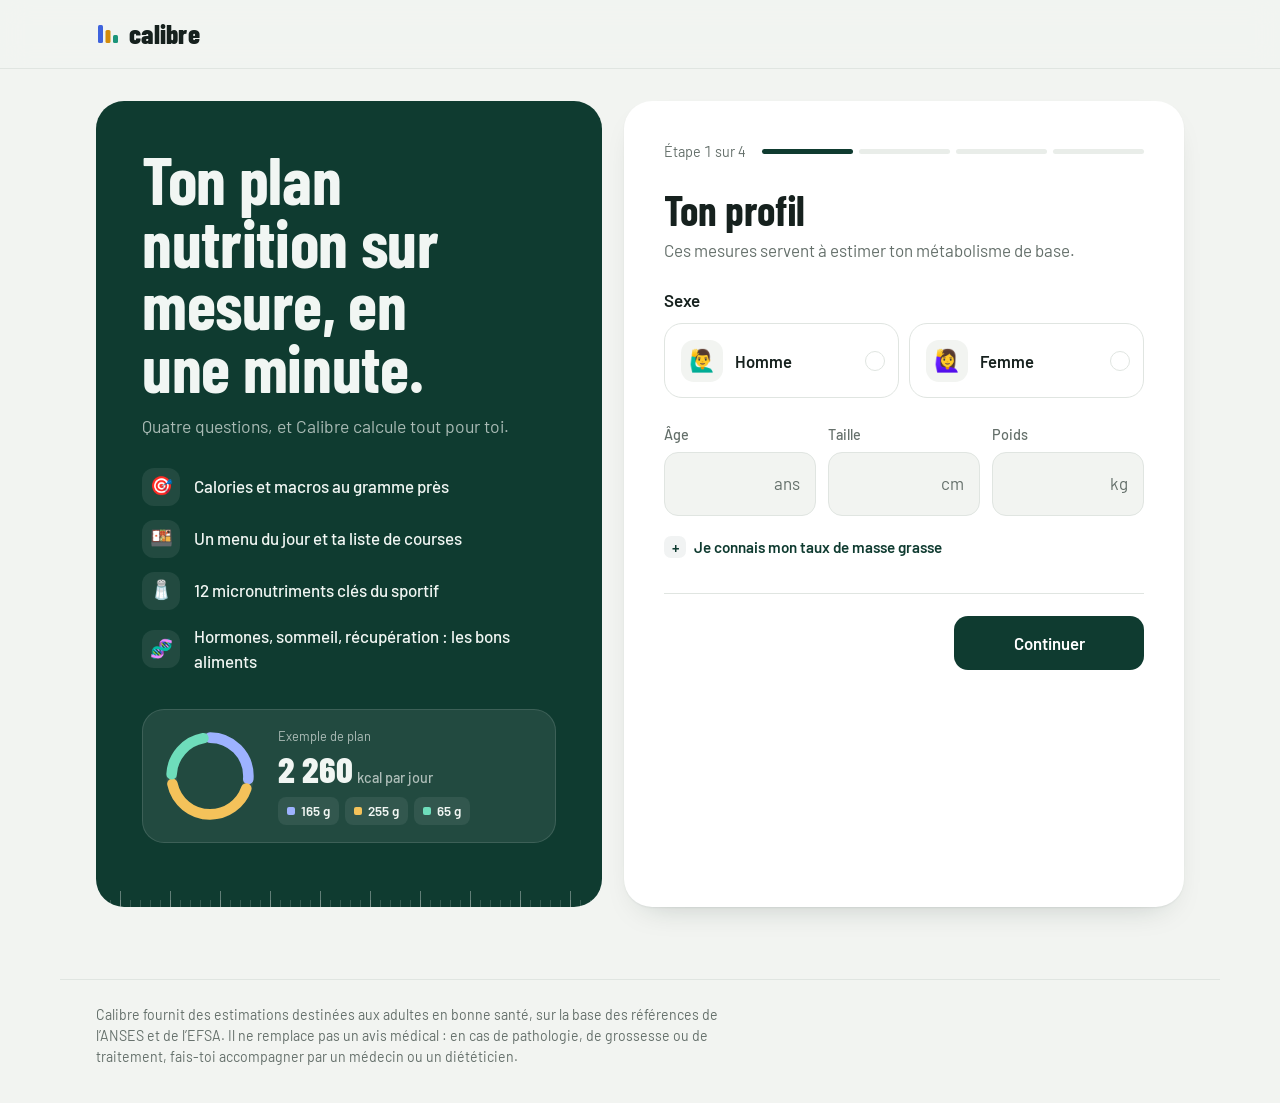
==== index.html @ 3ae93e7d "Première version de Calibre Site de nutrition sur mesure en une page : questionnaire en 4 étapes, ta" ====
<!DOCTYPE html>
<html lang="fr">
<head>
<meta charset="utf-8">
<meta name="viewport" content="width=device-width, initial-scale=1, viewport-fit=cover">
<title>Calibre, ton plan nutrition sur mesure</title>
<meta name="description" content="Calories, macronutriments au gramme près, micronutriments et menu du jour, calculés selon ton profil et ton objectif.">
<link rel="preconnect" href="https://fonts.googleapis.com">
<link rel="preconnect" href="https://fonts.gstatic.com" crossorigin>
<link href="https://fonts.googleapis.com/css2?family=Barlow+Condensed:wght@500;600;700;800&family=Barlow:wght@400;500;600;700&display=swap" rel="stylesheet">
<style>
*,*::before,*::after{box-sizing:border-box}
[hidden]{display:none!important}
:root{
  box-sizing:border-box;
  padding-top:env(safe-area-inset-top,0px);
  padding-bottom:env(safe-area-inset-bottom,0px);
  --bg:#F2F4F1; --surface:#FFFFFF; --text:#16211E; --ink:#0F3B30; --on-ink:#FFFFFF;
  --muted:#65706B; --line:#E0E5E1; --soft:#E9EDE9; --sel:rgba(15,59,48,.06); --tile:#F2F4F1;
  --p:#3E63DD; --g:#D48C0B; --l:#1C957A; --water:#3A93D8; --warn:#C2410C;
  --band:#0F3B30; --band-ink:#F1F6F3; --band-muted:rgba(241,246,243,.68); --band-soft:rgba(255,255,255,.08); --band-line:rgba(255,255,255,.12);
  --p-on:#9DB2FF; --g-on:#F4C25A; --l-on:#6EDDBB; --mint:#7FE0BD;
  --tick-l:rgba(255,255,255,.34); --tick-s:rgba(255,255,255,.16);
  --top-bg:rgba(242,244,241,.86);
  --shadow:0 1px 2px rgba(16,40,32,.06),0 14px 34px -20px rgba(16,40,32,.28);
  --cond:"Barlow Condensed","Arial Narrow","Roboto Condensed",sans-serif;
  --emoji:"Apple Color Emoji","Segoe UI Emoji","Noto Color Emoji",sans-serif;
}
@media (prefers-color-scheme: dark){
  :root:not([data-theme="light"]){
    --bg:#0C1311; --surface:#141E1B; --text:#E3EBE7; --ink:#A6E4CC; --on-ink:#0C1311;
    --muted:#93A29C; --line:#23302C; --soft:#1B2723; --sel:rgba(166,228,204,.08); --tile:#1B2723;
    --p:#8EA6FF; --g:#F2BC4B; --l:#5CD0AF; --water:#7CC4F5; --warn:#F28B5E;
    --band:#12241F; --band-line:rgba(255,255,255,.1);
    --top-bg:rgba(12,19,17,.86);
    --shadow:0 1px 2px rgba(0,0,0,.4),0 14px 34px -20px rgba(0,0,0,.7);
  }
}
:root[data-theme="dark"]{
  --bg:#0C1311; --surface:#141E1B; --text:#E3EBE7; --ink:#A6E4CC; --on-ink:#0C1311;
  --muted:#93A29C; --line:#23302C; --soft:#1B2723; --sel:rgba(166,228,204,.08); --tile:#1B2723;
  --p:#8EA6FF; --g:#F2BC4B; --l:#5CD0AF; --water:#7CC4F5; --warn:#F28B5E;
  --band:#12241F; --band-line:rgba(255,255,255,.1);
  --top-bg:rgba(12,19,17,.86);
  --shadow:0 1px 2px rgba(0,0,0,.4),0 14px 34px -20px rgba(0,0,0,.7);
}
html{background:var(--bg);scroll-padding-top:calc(env(safe-area-inset-top,0px) + 80px);-webkit-text-size-adjust:100%}
body{margin:0;background:var(--bg);color:var(--text);font-family:"Barlow",system-ui,-apple-system,"Segoe UI",Roboto,Helvetica,Arial,sans-serif;font-size:1.0625rem;line-height:1.5}
svg{max-width:100%}
button{font:inherit;color:inherit}
:focus-visible{outline:2px solid var(--p);outline-offset:2px}
.sr{position:absolute;width:1px;height:1px;overflow:hidden;clip:rect(0 0 0 0);white-space:nowrap}
.wrap{max-width:1160px;margin:0 auto;padding:0 clamp(16px,4vw,36px)}
.emo{font-family:var(--emoji);line-height:1}

/* Boutons */
.btn{display:inline-flex;align-items:center;justify-content:center;gap:10px;height:54px;padding:0 26px;border:0;border-radius:14px;background:var(--ink);color:var(--on-ink);font-weight:600;font-size:1.05rem;cursor:pointer;transition:transform .12s}
.btn:active{transform:scale(.98)}
.btn svg{width:18px;height:18px}
.btn-ghost{display:inline-flex;align-items:center;justify-content:center;height:54px;padding:0 20px;border:1.5px solid var(--line);border-radius:14px;background:transparent;font-weight:600;cursor:pointer}
.btn-ghost:hover{border-color:var(--muted)}
.btn-ghost.sm{height:38px;padding:0 14px;border-radius:10px;font-size:.92rem;gap:6px}
.btn-ghost.sm svg{width:15px;height:15px}

/* ---------- En-tête ---------- */
.top{position:sticky;top:env(safe-area-inset-top,0px);z-index:30;background:var(--top-bg);-webkit-backdrop-filter:blur(14px);backdrop-filter:blur(14px);border-bottom:1px solid var(--line)}
.top-in{display:flex;align-items:center;gap:20px;height:68px}
.brand{display:flex;align-items:center;gap:9px;font-family:var(--cond);font-weight:800;font-size:1.7rem;letter-spacing:.01em;line-height:1;color:var(--text);text-decoration:none;flex:none}
.nav{display:flex;gap:2px;margin:0 auto;padding:4px;border-radius:14px;background:var(--soft)}
.navbtn{display:flex;align-items:center;gap:8px;height:40px;padding:0 15px;border:0;border-radius:10px;background:none;color:var(--muted);font-weight:600;font-size:.97rem;cursor:pointer;white-space:nowrap}
.navbtn svg{width:19px;height:19px;flex:none}
.navbtn:hover{color:var(--text)}
.navbtn[aria-selected="true"]{background:var(--surface);color:var(--text);box-shadow:var(--shadow)}
.who{display:flex;align-items:center;gap:10px;min-width:0;margin-left:auto}
.nav:not([hidden]) + .who{margin-left:0}
.who-txt{color:var(--muted);font-size:.93rem;white-space:nowrap}
@media (max-width:1060px){.who-txt{display:none}}
@media (max-width:720px){
  .top{position:static;-webkit-backdrop-filter:none;backdrop-filter:none;background:var(--bg)}
  .top-in{height:60px}
  .dash{padding-bottom:calc(84px + env(safe-area-inset-bottom,0px))}
  .nav{position:fixed;z-index:40;left:0;right:0;bottom:0;margin:0;border-radius:0;padding:6px 6px calc(6px + env(safe-area-inset-bottom,0px));background:var(--surface);box-shadow:0 -1px 0 var(--line);justify-content:space-around}
  .navbtn{flex:1;flex-direction:column;gap:3px;height:56px;padding:0 4px;font-size:.73rem;justify-content:center}
  .navbtn[aria-selected="true"]{box-shadow:none;background:var(--sel);color:var(--ink)}
}

/* ---------- Accueil et parcours guidé ---------- */
.landing{padding:clamp(14px,3vw,32px) 0 0}
.land-grid{display:grid;grid-template-columns:minmax(0,.95fr) minmax(0,1.05fr);gap:22px;align-items:stretch}
.land-grid.editing{grid-template-columns:minmax(0,720px);justify-content:center}
.land-grid.editing .land-copy{display:none}
@media (max-width:940px){.land-grid{grid-template-columns:1fr}}
.land-copy{position:relative;overflow:hidden;background:var(--band);color:var(--band-ink);border-radius:28px;padding:clamp(26px,4vw,46px) clamp(24px,4vw,46px) clamp(46px,5vw,64px);display:flex;flex-direction:column}
.land-copy h1{font-family:var(--cond);font-weight:700;font-size:clamp(2.6rem,5.2vw,4.3rem);line-height:.94;margin:0 0 16px;letter-spacing:-.005em;max-width:12ch}
.land-copy > p{color:var(--band-muted);font-size:1.1rem;margin:0;max-width:40ch}
.promise{list-style:none;padding:0;margin:28px 0 0;display:grid;gap:14px}
.promise li{display:flex;gap:14px;align-items:center;font-weight:500}
.promise .pi{display:flex;align-items:center;justify-content:center;width:38px;height:38px;border-radius:12px;background:var(--band-soft);font-size:1.15rem;flex:none}
.preview{margin-top:auto;padding-top:34px}
.pv{display:flex;align-items:center;gap:20px;padding:18px 20px;border-radius:22px;background:var(--band-soft);box-shadow:inset 0 0 0 1px var(--band-line)}
.pv svg{width:96px;height:96px;flex:none;transform:rotate(-90deg)}
.pv-k{font-family:var(--cond);font-weight:800;font-size:2.3rem;line-height:1}
.pv-k small{font-family:"Barlow",sans-serif;font-size:.9rem;font-weight:500;color:var(--band-muted);margin-left:4px}
.pv-m{display:flex;flex-wrap:wrap;gap:6px;margin-top:10px}
.pv-m span{display:inline-flex;align-items:center;gap:6px;padding:4px 9px;border-radius:8px;background:rgba(255,255,255,.07);font-size:.84rem;font-weight:600}
.pv-m i{width:8px;height:8px;border-radius:2px}
.pv-l{display:block;font-size:.8rem;color:var(--band-muted);margin-bottom:4px}
@media (max-width:940px){.preview{display:none}.land-copy{padding-bottom:44px}.promise{grid-template-columns:repeat(2,minmax(0,1fr));gap:10px 14px}.promise li{font-size:.93rem;align-items:flex-start}.promise .pi{width:32px;height:32px;font-size:1rem}}
@media (max-width:440px){.promise{grid-template-columns:1fr}}
.ticks{position:absolute;left:0;right:0;bottom:0;height:18px;pointer-events:none;background-image:linear-gradient(90deg,var(--tick-l) 1px,transparent 1px),linear-gradient(90deg,var(--tick-s) 1px,transparent 1px);background-size:50px 16px,10px 7px;background-repeat:repeat-x;background-position:24px 100%,24px 100%}

.card{background:var(--surface);border-radius:28px;padding:clamp(22px,4vw,40px);box-shadow:var(--shadow)}
.wz-head{display:flex;align-items:center;gap:16px;margin-bottom:26px}
.wz-count{margin:0;font-size:.9rem;color:var(--muted);white-space:nowrap;font-variant-numeric:tabular-nums}
.wz-prog{display:grid;grid-template-columns:repeat(4,1fr);gap:6px;flex:1}
.wz-prog i{height:5px;border-radius:3px;background:var(--soft);transition:background .3s}
.wz-prog i.on{background:var(--ink)}
.wz-step h2{font-family:var(--cond);font-weight:700;font-size:clamp(2rem,4.5vw,2.6rem);line-height:1;margin:0 0 8px;outline:none}
.wz-step .hint{color:var(--muted);margin:0 0 24px}
.q{margin-bottom:26px}
.q:last-child{margin-bottom:0}
.qlbl{display:block;font-weight:600;margin-bottom:10px}
.err{color:var(--warn);font-size:.88rem;margin:6px 0 0}
.err:empty{display:none}
.nums{display:grid;grid-template-columns:repeat(3,minmax(0,1fr));gap:12px}
@media (max-width:520px){.nums{grid-template-columns:repeat(2,minmax(0,1fr))}.nums .num:first-child{grid-column:1/-1}}
.num label{display:block;font-size:.9rem;color:var(--muted);margin-bottom:6px;font-weight:500}
.numbox{position:relative}
.numbox input{width:100%;height:64px;padding:0 50px 0 16px;border:1.5px solid var(--line);border-radius:14px;background:var(--tile);color:var(--text);font-family:var(--cond);font-weight:700;font-size:1.9rem;font-variant-numeric:tabular-nums}
.numbox input:focus-visible{outline:none;border-color:var(--ink);background:var(--surface)}
.numbox input[aria-invalid="true"]{border-color:var(--warn)}
.numbox span{position:absolute;right:16px;top:50%;transform:translateY(-50%);color:var(--muted);pointer-events:none}
.more{margin-top:18px}
.more summary{cursor:pointer;color:var(--ink);font-weight:600;font-size:.95rem;list-style:none;display:inline-flex;align-items:center;gap:8px}
.more summary::-webkit-details-marker{display:none}
.more summary::before{content:"+";display:inline-flex;align-items:center;justify-content:center;width:22px;height:22px;border-radius:7px;background:var(--sel)}
.more[open] summary::before{content:"−"}
.more .numbox{max-width:220px;margin-top:12px}
.more p{color:var(--muted);font-size:.9rem;margin:8px 0 0;max-width:52ch}

.tiles{display:grid;gap:10px}
.tiles.c2{grid-template-columns:repeat(2,minmax(0,1fr))}
.tiles.c3{grid-template-columns:repeat(3,minmax(0,1fr))}
.tiles.c4{grid-template-columns:repeat(4,minmax(0,1fr))}
@media (max-width:620px){.tiles.c3{grid-template-columns:1fr}.tiles.c4{grid-template-columns:repeat(2,minmax(0,1fr))}}
.tile{position:relative;display:block;cursor:pointer}
.tile input{position:absolute;opacity:0;inset:0;width:100%;height:100%;margin:0;cursor:pointer}
.tb{position:relative;display:flex;flex-direction:column;gap:3px;height:100%;padding:16px 16px 15px;border:1.5px solid var(--line);border-radius:18px;background:var(--surface);transition:border-color .15s,background .15s}
.tb .ti{display:flex;align-items:center;justify-content:center;width:42px;height:42px;border-radius:13px;background:var(--tile);font-size:1.35rem;margin-bottom:10px;transition:background .15s}
.tb b{font-weight:600;font-size:1.04rem;line-height:1.25}
.tb small{color:var(--muted);font-size:.87rem;line-height:1.35}
.tb::after{content:"";position:absolute;top:13px;right:13px;width:20px;height:20px;border-radius:50%;border:1.5px solid var(--line);transition:all .15s}
.tile:hover .tb{border-color:var(--muted)}
.tile input:checked + .tb{border-color:var(--ink);background:var(--sel)}
.tile input:checked + .tb .ti{background:var(--surface)}
.tile input:checked + .tb::after{border-color:var(--ink);background:var(--ink) url("data:image/svg+xml,%3Csvg xmlns='http://www.w3.org/2000/svg' viewBox='0 0 16 16'%3E%3Cpath d='M4 8.5l2.5 2.5L12 5.5' fill='none' stroke='white' stroke-width='2' stroke-linecap='round' stroke-linejoin='round'/%3E%3C/svg%3E") center/12px no-repeat}
.tile input:focus-visible + .tb{outline:2px solid var(--p);outline-offset:2px}
.tiles.row .tb{flex-direction:row;align-items:center;gap:12px;min-height:66px;padding-right:44px}
.tiles.row .tb .ti{margin:0}
.tiles.row .tb::after{top:50%;margin-top:-10px}

.chips{display:flex;flex-wrap:wrap;gap:8px}
.chip{position:relative;cursor:pointer}
.chip input{position:absolute;opacity:0;inset:0;margin:0;width:100%;height:100%;cursor:pointer}
.chip > span{display:flex;flex-direction:column;justify-content:center;min-height:46px;height:100%;padding:8px 16px;border:1.5px solid var(--line);border-radius:12px;background:var(--surface);font-weight:600;font-size:.97rem;line-height:1.2;transition:all .15s}
.chip small{font-weight:400;color:var(--muted);font-size:.82rem;margin-top:2px}
.chip:hover > span{border-color:var(--muted)}
.chip input:checked + span{border-color:var(--ink);background:var(--ink);color:var(--on-ink)}
.chip input:checked + span small{color:inherit;opacity:.8}
.chip input:focus-visible + span{outline:2px solid var(--p);outline-offset:2px}
.chips.wide{display:grid;grid-template-columns:repeat(3,minmax(0,1fr))}
@media (max-width:520px){.chips.wide{grid-template-columns:1fr}}

.stepper{display:inline-flex;align-items:center;gap:6px;padding:6px;border-radius:16px;background:var(--tile);border:1.5px solid var(--line)}
.stepper button{width:48px;height:48px;border:0;border-radius:11px;background:var(--surface);font-size:1.6rem;line-height:1;cursor:pointer;box-shadow:0 0 0 1px var(--line)}
.stepper button:disabled{opacity:.35;cursor:default}
.stepper output{min-width:64px;text-align:center;font-family:var(--cond);font-weight:700;font-size:2.2rem;font-variant-numeric:tabular-nums;line-height:1}
.stepper-note{display:inline-block;margin-left:14px;color:var(--muted)}
.wz-nav{display:flex;justify-content:space-between;gap:12px;margin-top:34px;padding-top:22px;border-top:1px solid var(--line)}
.wz-nav .btn{margin-left:auto;min-width:190px}
@media (max-width:520px){.wz-nav .btn{flex:1;min-width:0}}

/* ---------- Synthèse ---------- */
.hero{position:relative;overflow:hidden;background:var(--band);color:var(--band-ink);padding:clamp(30px,5vw,56px) 0 clamp(52px,6vw,76px)}
.plan-title{font-family:var(--cond);font-weight:700;font-size:clamp(2.2rem,5vw,3.6rem);line-height:.98;margin:0 0 10px;max-width:20ch;letter-spacing:-.005em}
.plan-sub{color:var(--band-muted);margin:0 0 clamp(26px,4vw,40px);max-width:64ch}
.hero-grid{display:grid;grid-template-columns:auto minmax(0,1fr);gap:clamp(28px,6vw,88px);align-items:center}
@media (max-width:760px){.hero-grid{grid-template-columns:1fr;justify-items:center}}
.ring-wrap{position:relative;width:min(290px,72vw);aspect-ratio:1}
.ring{width:100%;height:100%;transform:rotate(-90deg);display:block}
.ring circle{fill:none;stroke-width:15}
.ring .track{stroke:var(--band-soft)}
.ring .arc{stroke-linecap:round;transition:stroke-dasharray 1s cubic-bezier(.2,.7,.2,1),stroke-dashoffset 1s cubic-bezier(.2,.7,.2,1)}
.ring .arc.p{stroke:var(--p-on)}.ring .arc.g{stroke:var(--g-on)}.ring .arc.l{stroke:var(--l-on)}
.ring-center{position:absolute;inset:0;display:flex;flex-direction:column;align-items:center;justify-content:center;text-align:center}
.ring-center .big{font-family:var(--cond);font-weight:800;font-size:clamp(3.4rem,8vw,4.7rem);line-height:.88;font-variant-numeric:tabular-nums;letter-spacing:-.01em}
.ring-center small{color:var(--band-muted);font-size:.95rem;margin-top:8px}
.macros{width:100%;display:grid;gap:24px}
.mrow .mtop{display:flex;justify-content:space-between;align-items:center;gap:12px}
.mname{display:flex;align-items:center;gap:12px;font-weight:600;font-size:1.08rem}
.mname .me{display:flex;align-items:center;justify-content:center;width:38px;height:38px;border-radius:12px;background:var(--band-soft);font-size:1.2rem}
.mval{font-family:var(--cond);font-weight:800;font-size:2.6rem;line-height:1;font-variant-numeric:tabular-nums}
.mval small{font-family:"Barlow",sans-serif;font-weight:500;font-size:1rem;color:var(--band-muted);margin-left:3px}
.mtrack{height:7px;border-radius:4px;background:var(--band-soft);margin:12px 0 8px;overflow:hidden}
.mtrack i{display:block;height:100%;width:0;border-radius:4px;transition:width 1s cubic-bezier(.2,.7,.2,1)}
.mrow.p .mtrack i{background:var(--p-on)}.mrow.g .mtrack i{background:var(--g-on)}.mrow.l .mtrack i{background:var(--l-on)}
.msub{margin:0;color:var(--band-muted);font-size:.9rem}

.below{padding-top:clamp(24px,4vw,40px)}
.stats{display:grid;grid-template-columns:repeat(3,minmax(0,1fr));gap:14px}
@media (max-width:860px){.stats{grid-template-columns:repeat(2,minmax(0,1fr))}}
@media (max-width:480px){.stats{grid-template-columns:1fr}}
.stat{display:grid;grid-template-columns:44px minmax(0,1fr);column-gap:14px;align-items:start;background:var(--surface);border-radius:20px;padding:18px 20px;box-shadow:0 0 0 1px var(--line)}
.stat .ic{grid-row:1/span 4;display:flex;align-items:center;justify-content:center;width:44px;height:44px;border-radius:14px;background:var(--sel);color:var(--ink)}
.stat .ic svg{width:21px;height:21px}
.stat .sl{font-size:.88rem;color:var(--muted)}
.stat b{font-family:var(--cond);font-weight:700;font-size:2rem;line-height:1.05;margin-top:2px;font-variant-numeric:tabular-nums}
.stat small{color:var(--muted);font-size:.85rem;line-height:1.35;margin-top:3px}
.spark{display:block;width:100%;height:52px;margin-top:10px;overflow:visible}
.glasses{display:flex;flex-wrap:wrap;gap:4px;margin-top:10px}
.glasses i{width:12px;height:17px;background:var(--water);clip-path:polygon(0 0,100% 0,84% 100%,16% 100%);opacity:.9}
.glasses i.x{opacity:.28}
.fib{display:flex;gap:6px;margin-top:10px;flex-wrap:wrap}
.fib span{display:inline-flex;align-items:center;gap:5px;padding:3px 9px;border-radius:8px;background:var(--tile);font-size:.82rem;color:var(--muted)}
.alert{display:flex;gap:12px;margin:14px 0 0;padding:14px 16px;border-radius:16px;background:var(--surface);box-shadow:0 0 0 1px var(--line);font-size:.95rem}
.alert .emo{font-size:1.15rem;margin-top:1px}
.method{margin-top:14px;background:var(--surface);border-radius:20px;padding:16px 20px;box-shadow:0 0 0 1px var(--line)}
.method summary{cursor:pointer;font-weight:600}
.method p{margin:10px 0 0;color:var(--muted);font-size:.94rem;line-height:1.6;max-width:78ch}

/* ---------- Vues secondaires ---------- */
.view.pad{padding-top:clamp(26px,4vw,44px)}
.vhead{display:flex;flex-wrap:wrap;justify-content:space-between;align-items:flex-end;gap:20px;margin-bottom:28px}
.vhead h2{font-family:var(--cond);font-weight:700;font-size:clamp(2.2rem,4.6vw,3.2rem);line-height:1;margin:0 0 8px}
.vhead p{margin:0;color:var(--muted);max-width:58ch}

/* Menu */
.progress{min-width:260px;flex:0 1 340px;background:var(--surface);border-radius:18px;padding:14px 16px;box-shadow:0 0 0 1px var(--line)}
.progress .pt{display:flex;justify-content:space-between;font-size:.92rem;gap:10px}
.progress .pt b{font-variant-numeric:tabular-nums}
.pbar{height:8px;border-radius:4px;background:var(--soft);margin-top:10px;overflow:hidden}
.pbar i{display:block;height:100%;width:0;background:var(--ink);border-radius:4px;transition:width .4s}
.timeline{list-style:none;padding:0;margin:0;position:relative;--tc:62px;--tg:34px}
@media (max-width:560px){.timeline{--tc:0px;--tg:0px}}
.timeline::before{content:"";position:absolute;left:calc(var(--tc) + var(--tg)/2 - 1px);top:34px;bottom:46px;width:2px;background:var(--line)}
.meal{display:grid;grid-template-columns:var(--tc) minmax(0,1fr);column-gap:var(--tg);position:relative;padding-bottom:16px}
.meal::after{content:"";position:absolute;left:calc(var(--tc) + var(--tg)/2 - 7px);top:27px;width:14px;height:14px;border-radius:50%;background:var(--bg);border:2px solid var(--ink);transition:background .2s}
.meal.done::after{background:var(--ink)}
.mtime{font-family:var(--cond);font-weight:700;font-size:1.4rem;text-align:right;padding-top:20px;font-variant-numeric:tabular-nums;line-height:1}
@media (max-width:560px){.timeline::before,.meal::after,.mtime{display:none}.meal{display:block}.mbody{padding:16px}.memo{width:46px;height:46px;font-size:1.5rem}}
.tin{display:none}
@media (max-width:560px){.tin{display:inline}}
.mbody{background:var(--surface);border-radius:24px;padding:18px 20px 16px;box-shadow:0 0 0 1px var(--line);transition:opacity .2s}
.meal.done .mbody{opacity:.6}
.mhead{display:flex;align-items:center;gap:14px}
.memo{display:flex;align-items:center;justify-content:center;width:52px;height:52px;border-radius:16px;background:var(--tile);font-size:1.75rem;flex:none}
.mtitle{flex:1;min-width:0}
.mtitle h3{margin:0;font-size:1.18rem;font-weight:700;line-height:1.2}
.mtitle > span{display:block;color:var(--muted);font-size:.9rem;font-variant-numeric:tabular-nums}
.check{display:inline-flex;align-items:center;gap:6px;height:38px;padding:0 13px 0 11px;border-radius:11px;border:1.5px solid var(--line);background:transparent;font-weight:600;font-size:.88rem;cursor:pointer;flex:none}
.check svg{width:16px;height:16px}
.check[aria-pressed="true"]{background:var(--ink);border-color:var(--ink);color:var(--on-ink)}
.items{list-style:none;padding:0;margin:14px 0 12px;display:grid;grid-template-columns:repeat(2,minmax(0,1fr));column-gap:26px}
@media (max-width:680px){.items{grid-template-columns:1fr}}
.items li{display:flex;justify-content:space-between;align-items:center;gap:12px;padding:8px 0;border-bottom:1px solid var(--line);font-size:.98rem}
.items .fi{display:flex;align-items:center;gap:10px;min-width:0}
.fe{display:inline-flex;align-items:center;justify-content:center;width:30px;height:30px;border-radius:9px;background:var(--tile);font-family:var(--emoji);font-size:1rem;flex:none}
.items b{font-variant-numeric:tabular-nums;white-space:nowrap;text-align:right}
.mstack{display:flex;gap:3px;height:6px;margin:2px 0 9px}
.mstack i{display:block;height:100%;border-radius:3px;min-width:4px}
.mstack .p{background:var(--p)}.mstack .g{background:var(--g)}.mstack .l{background:var(--l)}
.mm{display:flex;flex-wrap:wrap;gap:4px 16px;font-size:.87rem;color:var(--muted);margin:0;font-variant-numeric:tabular-nums}
.d{display:inline-block;width:8px;height:8px;border-radius:2px;margin-right:6px;vertical-align:1px}
.d.p{background:var(--p)}.d.g{background:var(--g)}.d.l{background:var(--l)}
.swap{display:flex;gap:9px;align-items:flex-start;margin:12px 0 0;padding:10px 12px;border-radius:12px;background:var(--tile);font-size:.9rem;color:var(--muted)}
.swap svg{width:16px;height:16px;flex:none;margin-top:2px;color:var(--ink)}
.swap b{color:var(--text);font-weight:600}
.daytot{display:flex;flex-wrap:wrap;align-items:center;gap:8px 24px;margin:6px 0 0 calc(var(--tc,62px) + var(--tg,34px));padding:16px 20px;border-radius:20px;background:var(--band);color:var(--band-ink);font-size:.93rem;font-variant-numeric:tabular-nums}
.daytot b{font-family:var(--cond);font-size:1.6rem;font-weight:700}
.daytot span{color:var(--band-muted)}
.daytot .d.p{background:var(--p-on)}.daytot .d.g{background:var(--g-on)}.daytot .d.l{background:var(--l-on)}
@media (max-width:560px){.daytot{margin-left:0}}
.shop-h{display:flex;align-items:center;gap:12px;font-family:var(--cond);font-weight:700;font-size:2rem;margin:60px 0 6px;line-height:1}
.shop-p{color:var(--muted);margin:0 0 20px}
.shop{display:grid;grid-template-columns:repeat(auto-fill,minmax(240px,1fr));gap:14px}
.shop section{background:var(--surface);border-radius:20px;padding:16px 18px 10px;box-shadow:0 0 0 1px var(--line)}
.shop h4{display:flex;align-items:center;gap:8px;margin:0 0 6px;font-size:.95rem;font-weight:600}
.shop ul{list-style:none;padding:0;margin:0}
.shop li + li{border-top:1px solid var(--line)}
.shop label{display:flex;align-items:center;gap:10px;padding:8px 0;cursor:pointer;font-size:.97rem}
.shop input{appearance:none;-webkit-appearance:none;width:20px;height:20px;border:1.5px solid var(--line);border-radius:6px;margin:0;flex:none;display:grid;place-content:center;cursor:pointer;background:var(--surface)}
.shop input:checked{background:var(--ink);border-color:var(--ink)}
.shop input:checked::after{content:"";width:9px;height:5px;border-left:2px solid var(--on-ink);border-bottom:2px solid var(--on-ink);transform:translate(0,-1px) rotate(-45deg)}
.shop .nm{flex:1;display:flex;align-items:center;gap:8px}
.shop b{font-variant-numeric:tabular-nums;white-space:nowrap}
.shop input:checked ~ .nm,.shop input:checked ~ b{text-decoration:line-through;color:var(--muted)}

/* Micronutriments */
.mlist{background:var(--surface);border-radius:24px;box-shadow:0 0 0 1px var(--line);overflow:hidden}
.mgroup{display:flex;align-items:center;gap:10px;padding:13px 22px;background:var(--tile);font-weight:600;font-size:.9rem;color:var(--muted)}
.mgroup + .micro{border-top:0}
.micro{border-top:1px solid var(--line)}
.micro summary{display:grid;grid-template-columns:44px minmax(0,1.5fr) 140px minmax(0,1.6fr) 22px;gap:18px;align-items:center;padding:16px 22px;cursor:pointer;list-style:none}
.micro summary::-webkit-details-marker{display:none}
.micro summary:hover{background:var(--sel)}
.micro .memo{width:44px;height:44px;border-radius:14px;font-size:1.35rem}
.micro .nm b{display:block;font-size:1.05rem}
.micro .nm span{display:block;color:var(--muted);font-size:.9rem;line-height:1.4;margin-top:2px}
.micro .tg{font-family:var(--cond);font-weight:700;font-size:1.8rem;line-height:1;font-variant-numeric:tabular-nums;white-space:nowrap}
.micro .tg small{font-family:"Barlow",sans-serif;font-size:.85rem;font-weight:500;color:var(--muted)}
.tops{display:flex;flex-wrap:wrap;gap:6px}
.top1{display:inline-flex;gap:7px;align-items:center;padding:5px 10px 5px 6px;border-radius:10px;background:var(--tile);font-size:.86rem}
.top1 .emo{font-size:.95rem}
.top1 b{font-variant-numeric:tabular-nums;color:var(--ink)}
.pl{position:relative;width:20px;height:20px;justify-self:end}
.pl::before,.pl::after{content:"";position:absolute;left:3px;right:3px;top:9px;height:2px;background:var(--muted);border-radius:1px;transition:transform .2s}
.pl::after{transform:rotate(90deg)}
.micro[open] .pl::after{transform:rotate(0)}
.src{padding:6px 22px 22px 84px;display:grid;grid-template-columns:repeat(auto-fill,minmax(240px,1fr));gap:14px 30px}
.si{display:grid;grid-template-columns:1fr auto;gap:6px 12px;font-size:.94rem;align-items:baseline}
.si small{color:var(--muted);font-size:.86rem}
.si .sv{font-weight:600;font-variant-numeric:tabular-nums;white-space:nowrap}
.si .sb{grid-column:1/-1;height:6px;background:var(--soft);border-radius:3px;overflow:hidden}
.si .sb i{display:block;height:100%;background:var(--ink);border-radius:3px}
.src .note{grid-column:1/-1;margin:2px 0 0;font-size:.9rem;color:var(--muted);max-width:80ch}
@media (max-width:860px){
  .micro summary{grid-template-columns:44px minmax(0,1fr) auto;grid-template-areas:"em nm tg" "tops tops tops";row-gap:12px;padding:16px 18px}
  .micro .memo{grid-area:em}.micro .nm{grid-area:nm}.micro .tg{grid-area:tg}.micro .tops{grid-area:tops}.micro .pl{display:none}
  .src{padding:4px 18px 20px}
}

/* Objectifs */
.goals{display:flex;flex-wrap:wrap;gap:8px;margin-bottom:24px}
.gbtn{display:inline-flex;align-items:center;gap:8px;height:46px;padding:0 16px 0 12px;border-radius:14px;border:1.5px solid var(--line);background:var(--surface);font-weight:600;cursor:pointer}
.gbtn .emo{font-size:1.1rem}
.gbtn:hover{border-color:var(--muted)}
.gbtn[aria-selected="true"]{background:var(--ink);color:var(--on-ink);border-color:var(--ink)}
.status{display:flex;gap:14px;align-items:flex-start;padding:18px 20px;border-radius:20px;background:var(--band);color:var(--band-ink);margin:0 0 18px}
.status .emo{font-size:1.4rem}
.status p{margin:0;max-width:80ch}
.status b{color:var(--mint)}
.pgrid{display:grid;grid-template-columns:minmax(0,1.25fr) minmax(0,1fr);gap:18px;align-items:start}
@media (max-width:880px){.pgrid{grid-template-columns:1fr}}
.box{background:var(--surface);border-radius:24px;padding:clamp(18px,3vw,26px);box-shadow:0 0 0 1px var(--line)}
.box h3{font-family:var(--cond);font-weight:700;font-size:1.75rem;margin:0 0 4px;line-height:1.1}
.box .intro{color:var(--muted);margin:0 0 12px;max-width:62ch}
.foods{list-style:none;padding:0;margin:0}
.foods li{display:grid;grid-template-columns:40px minmax(0,1fr) auto;gap:2px 14px;padding:13px 0;border-top:1px solid var(--line);align-items:start}
.foods .fe{grid-row:1/span 2;width:40px;height:40px;border-radius:12px;font-size:1.25rem}
.foods b{font-weight:600;align-self:center}
.foods .qt{color:var(--muted);font-size:.88rem;text-align:right;align-self:center}
.foods p{grid-column:2/-1;margin:0;color:var(--muted);font-size:.93rem;line-height:1.45}
.ev{display:inline-block;font-size:.76rem;font-weight:600;padding:2px 9px;border-radius:99px;background:var(--tile);margin-left:8px;vertical-align:1px;white-space:nowrap}
.ev.s{color:var(--l)}.ev.m{color:var(--g)}.ev.f{color:var(--muted)}
.lev h4{font-size:1.02rem;margin:0 0 6px}
.lev + .lev{margin-top:24px}
.lev ul{padding:0;margin:0;list-style:none}
.lev li{padding:11px 0 11px 30px;position:relative;border-top:1px solid var(--line);font-size:.96rem;line-height:1.45}
.lev li::before{content:"";position:absolute;left:0;top:13px;width:18px;height:18px;border-radius:6px;background:var(--sel) url("data:image/svg+xml,%3Csvg xmlns='http://www.w3.org/2000/svg' viewBox='0 0 16 16'%3E%3Cpath d='M4 8.5l2.5 2.5L12 5.5' fill='none' stroke='%231C957A' stroke-width='2' stroke-linecap='round' stroke-linejoin='round'/%3E%3C/svg%3E") center/12px no-repeat}
.lev.minus li::before{background:var(--sel) url("data:image/svg+xml,%3Csvg xmlns='http://www.w3.org/2000/svg' viewBox='0 0 16 16'%3E%3Cpath d='M4.5 8h7' fill='none' stroke='%23C2410C' stroke-width='2' stroke-linecap='round'/%3E%3C/svg%3E") center/12px no-repeat}
.myth{display:flex;gap:10px;margin:20px 0 0;padding:12px 14px;border-radius:14px;background:var(--tile);font-size:.92rem;color:var(--muted)}
.dht{margin-top:18px}
.dgrid{display:grid;grid-template-columns:minmax(0,1fr) minmax(0,1.25fr);gap:clamp(18px,3vw,40px);margin-top:14px}
@media (max-width:880px){.dgrid{grid-template-columns:1fr}}
.dgrid h4{margin:0 0 8px;font-size:1.02rem}
.dgrid p{margin:0 0 10px}

footer{margin-top:72px}
footer .wrap{padding-top:24px;padding-bottom:36px;border-top:1px solid var(--line);color:var(--muted);font-size:.88rem}
footer p{margin:0;max-width:80ch}

@media (prefers-reduced-motion: reduce){
  *,*::before,*::after{transition:none!important;animation:none!important}
}
</style>
</head>
<body>

<header class="top">
  <div class="wrap top-in">
    <a class="brand" href="#" id="home">
      <svg width="24" height="24" viewBox="0 0 24 24" aria-hidden="true"><rect x="2" y="3" width="5" height="18" rx="1.5" fill="var(--p)"/><rect x="9.5" y="8" width="5" height="13" rx="1.5" fill="var(--g)"/><rect x="17" y="13" width="5" height="8" rx="1.5" fill="var(--l)"/></svg>
      calibre
    </a>
    <nav class="nav" id="nav" role="tablist" aria-label="Ton plan" hidden>
      <button type="button" class="navbtn" role="tab" id="t-synthese" data-view="synthese" aria-controls="v-synthese">
        <svg viewBox="0 0 24 24" fill="none" stroke="currentColor" stroke-width="1.8" stroke-linecap="round" stroke-linejoin="round" aria-hidden="true"><path d="M12 3a9 9 0 1 0 9 9h-9z"/><path d="M15 3.4A9 9 0 0 1 20.6 9H15z"/></svg>Synthèse</button>
      <button type="button" class="navbtn" role="tab" id="t-menu" data-view="menu" aria-controls="v-menu">
        <svg viewBox="0 0 24 24" fill="none" stroke="currentColor" stroke-width="1.8" stroke-linecap="round" stroke-linejoin="round" aria-hidden="true"><path d="M7 3v8a2 2 0 0 0 2 2v8M5 3v5M9 3v5M17 3c-2 0-3 2.5-3 6s1.5 4 3 4v8"/></svg>Menu</button>
      <button type="button" class="navbtn" role="tab" id="t-micros" data-view="micros" aria-controls="v-micros">
        <svg viewBox="0 0 24 24" fill="none" stroke="currentColor" stroke-width="1.8" stroke-linejoin="round" aria-hidden="true"><path d="M12 2.8l7.8 4.6v9.2L12 21.2l-7.8-4.6V7.4z"/><circle cx="12" cy="12" r="2.6"/></svg>Micronutriments</button>
      <button type="button" class="navbtn" role="tab" id="t-objectifs" data-view="objectifs" aria-controls="v-objectifs">
        <svg viewBox="0 0 24 24" fill="none" stroke="currentColor" stroke-width="1.8" aria-hidden="true"><circle cx="12" cy="12" r="8.5"/><circle cx="12" cy="12" r="4.5"/><circle cx="12" cy="12" r="1" fill="currentColor"/></svg>Objectifs</button>
    </nav>
    <div class="who" id="who" hidden>
      <span class="who-txt" id="whoTxt"></span>
      <button type="button" class="btn-ghost sm" id="editBtn"><svg viewBox="0 0 24 24" fill="none" stroke="currentColor" stroke-width="2" stroke-linecap="round" stroke-linejoin="round" aria-hidden="true"><path d="M4 20h4L19 9l-4-4L4 16z"/></svg>Modifier</button>
    </div>
  </div>
</header>

<main>
<!-- ================= ACCUEIL ET PARCOURS ================= -->
<section class="landing" id="wizard" hidden>
  <div class="wrap land-grid" id="landGrid">
    <aside class="land-copy">
      <h1>Ton plan nutrition sur mesure, en une minute.</h1>
      <p>Quatre questions, et Calibre calcule tout pour toi.</p>
      <ul class="promise">
        <li><span class="pi emo" aria-hidden="true">🎯</span>Calories et macros au gramme près</li>
        <li><span class="pi emo" aria-hidden="true">🍱</span>Un menu du jour et ta liste de courses</li>
        <li><span class="pi emo" aria-hidden="true">🧂</span>12 micronutriments clés du sportif</li>
        <li><span class="pi emo" aria-hidden="true">🧬</span>Hormones, sommeil, récupération : les bons aliments</li>
      </ul>
      <div class="preview" aria-hidden="true">
        <div class="pv">
          <svg viewBox="0 0 100 100"><circle cx="50" cy="50" r="40" fill="none" stroke="rgba(255,255,255,.08)" stroke-width="11"/><circle cx="50" cy="50" r="40" fill="none" stroke="var(--p-on)" stroke-width="11" stroke-linecap="round" stroke-dasharray="66 251.3"/><circle cx="50" cy="50" r="40" fill="none" stroke="var(--g-on)" stroke-width="11" stroke-linecap="round" stroke-dasharray="104 251.3" stroke-dashoffset="-76"/><circle cx="50" cy="50" r="40" fill="none" stroke="var(--l-on)" stroke-width="11" stroke-linecap="round" stroke-dasharray="54 251.3" stroke-dashoffset="-190"/></svg>
          <div>
            <span class="pv-l">Exemple de plan</span>
            <div class="pv-k">2 260<small>kcal par jour</small></div>
            <div class="pv-m"><span><i style="background:var(--p-on)"></i>165 g</span><span><i style="background:var(--g-on)"></i>255 g</span><span><i style="background:var(--l-on)"></i>65 g</span></div>
          </div>
        </div>
      </div>
      <div class="ticks"></div>
    </aside>

    <div class="card">
      <div class="wz-head">
        <p class="wz-count" id="wzCount">Étape 1 sur 4</p>
        <div class="wz-prog" aria-hidden="true"><i></i><i></i><i></i><i></i></div>
      </div>
      <form id="form" novalidate autocomplete="off">

        <div class="wz-step" data-step="1">
          <h2 tabindex="-1">Ton profil</h2>
          <p class="hint">Ces mesures servent à estimer ton métabolisme de base.</p>
          <div class="q">
            <span class="qlbl" id="q-sexe">Sexe</span>
            <div class="tiles c2 row" role="radiogroup" aria-labelledby="q-sexe">
              <label class="tile"><input type="radio" name="sexe" value="H"><span class="tb"><span class="ti emo" aria-hidden="true">🙋‍♂️</span><b>Homme</b></span></label>
              <label class="tile"><input type="radio" name="sexe" value="F"><span class="tb"><span class="ti emo" aria-hidden="true">🙋‍♀️</span><b>Femme</b></span></label>
            </div>
            <p class="err" id="err-sexe"></p>
          </div>
          <div class="q">
            <div class="nums">
              <div class="num"><label for="age">Âge</label><div class="numbox"><input id="age" name="age" type="text" inputmode="numeric" maxlength="2" aria-describedby="err-age"><span>ans</span></div><p class="err" id="err-age"></p></div>
              <div class="num"><label for="taille">Taille</label><div class="numbox"><input id="taille" name="taille" type="text" inputmode="numeric" maxlength="3" aria-describedby="err-taille"><span>cm</span></div><p class="err" id="err-taille"></p></div>
              <div class="num"><label for="poids">Poids</label><div class="numbox"><input id="poids" name="poids" type="text" inputmode="decimal" maxlength="5" aria-describedby="err-poids"><span>kg</span></div><p class="err" id="err-poids"></p></div>
            </div>
            <details class="more" id="moreMg">
              <summary>Je connais mon taux de masse grasse</summary>
              <div class="numbox"><input id="mg" name="mg" type="text" inputmode="decimal" maxlength="4" aria-label="Taux de masse grasse" aria-describedby="err-mg"><span>%</span></div>
              <p class="err" id="err-mg"></p>
              <p>Mesuré par impédancemètre, pince ou DEXA. Il rend le calcul du métabolisme plus précis.</p>
            </details>
          </div>
        </div>

        <div class="wz-step" data-step="2" hidden>
          <h2 tabindex="-1">Ton rythme de vie</h2>
          <p class="hint">En dehors du sport, ta journée ressemble plutôt à…</p>
          <div class="tiles c3" role="radiogroup" aria-label="Rythme de vie">
            <label class="tile"><input type="radio" name="metier" value="assis"><span class="tb"><span class="ti emo" aria-hidden="true">💻</span><b>Plutôt assis</b><small>Bureau, études, télétravail</small></span></label>
            <label class="tile"><input type="radio" name="metier" value="debout"><span class="tb"><span class="ti emo" aria-hidden="true">🛍️</span><b>Souvent debout</b><small>Commerce, restauration, enseignement</small></span></label>
            <label class="tile"><input type="radio" name="metier" value="physique"><span class="tb"><span class="ti emo" aria-hidden="true">📦</span><b>Très physique</b><small>BTP, logistique, livraison</small></span></label>
          </div>
        </div>

        <div class="wz-step" data-step="3" hidden>
          <h2 tabindex="-1">Ton entraînement</h2>
          <p class="hint">Une moyenne sur une semaine classique suffit.</p>
          <div class="q">
            <span class="qlbl" id="q-seances">Séances par semaine</span>
            <div class="stepper" role="group" aria-labelledby="q-seances">
              <button type="button" data-delta="-1" aria-label="Une séance de moins">−</button>
              <output id="seancesOut" aria-live="polite">3</output>
              <button type="button" data-delta="1" aria-label="Une séance de plus">+</button>
            </div>
            <span class="stepper-note" id="seancesNote"></span>
            <input type="hidden" name="seances" id="seances">
          </div>
          <div id="trainDetails">
            <div class="q">
              <span class="qlbl" id="q-duree">Durée moyenne d’une séance</span>
              <div class="chips" role="radiogroup" aria-labelledby="q-duree">
                <label class="chip"><input type="radio" name="duree" value="30"><span>30 min</span></label>
                <label class="chip"><input type="radio" name="duree" value="45"><span>45 min</span></label>
                <label class="chip"><input type="radio" name="duree" value="60"><span>1 h</span></label>
                <label class="chip"><input type="radio" name="duree" value="75"><span>1 h 15</span></label>
                <label class="chip"><input type="radio" name="duree" value="90"><span>1 h 30</span></label>
                <label class="chip"><input type="radio" name="duree" value="120"><span>2 h</span></label>
              </div>
            </div>
            <div class="q">
              <span class="qlbl" id="q-sport">Discipline principale</span>
              <div class="tiles c4" role="radiogroup" aria-labelledby="q-sport">
                <label class="tile"><input type="radio" name="sport" value="muscu"><span class="tb"><span class="ti emo" aria-hidden="true">🏋️</span><b>Musculation</b></span></label>
                <label class="tile"><input type="radio" name="sport" value="cardio"><span class="tb"><span class="ti emo" aria-hidden="true">🏃</span><b>Endurance</b><small>Course, vélo, natation</small></span></label>
                <label class="tile"><input type="radio" name="sport" value="collectif"><span class="tb"><span class="ti emo" aria-hidden="true">⚽</span><b>Sports co et combat</b></span></label>
                <label class="tile"><input type="radio" name="sport" value="hiit"><span class="tb"><span class="ti emo" aria-hidden="true">⚡</span><b>CrossFit et HIIT</b></span></label>
              </div>
            </div>
          </div>
        </div>

        <div class="wz-step" data-step="4" hidden>
          <h2 tabindex="-1">Ton objectif</h2>
          <p class="hint">Tu pourras en changer à tout moment.</p>
          <div class="q">
            <div class="tiles c2" role="radiogroup" aria-label="Objectif">
              <label class="tile"><input type="radio" name="objectif" value="seche"><span class="tb"><span class="ti emo" aria-hidden="true">🔥</span><b>Sèche</b><small>Perdre du gras en préservant le muscle</small></span></label>
              <label class="tile"><input type="radio" name="objectif" value="recompo"><span class="tb"><span class="ti emo" aria-hidden="true">🔄</span><b>Recomposition</b><small>Affiner et construire en même temps</small></span></label>
              <label class="tile"><input type="radio" name="objectif" value="maintien"><span class="tb"><span class="ti emo" aria-hidden="true">⚖️</span><b>Maintien</b><small>Stabiliser ton poids et ta forme</small></span></label>
              <label class="tile"><input type="radio" name="objectif" value="masse"><span class="tb"><span class="ti emo" aria-hidden="true">💪</span><b>Prise de masse</b><small>Construire du muscle</small></span></label>
            </div>
          </div>
          <div class="q" id="rythmeQ">
            <span class="qlbl" id="q-rythme">Intensité</span>
            <div class="chips wide" role="radiogroup" aria-labelledby="q-rythme">
              <label class="chip"><input type="radio" name="rythme" value="douce"><span><span data-r="douce"></span><small data-rs="douce"></small></span></label>
              <label class="chip"><input type="radio" name="rythme" value="standard"><span><span data-r="standard"></span><small data-rs="standard"></small></span></label>
              <label class="chip"><input type="radio" name="rythme" value="rapide"><span><span data-r="rapide"></span><small data-rs="rapide"></small></span></label>
            </div>
          </div>
        </div>

        <div class="wz-nav">
          <button type="button" class="btn-ghost" id="prevBtn">Retour</button>
          <button type="submit" class="btn" id="nextBtn">Continuer</button>
        </div>
      </form>
    </div>
  </div>
</section>

<!-- ================= TABLEAU DE BORD ================= -->
<section class="dash" id="dash" hidden>

  <div class="view" id="v-synthese" role="tabpanel" aria-labelledby="t-synthese">
    <div class="hero">
      <div class="wrap">
        <h1 class="plan-title" id="planTitle"></h1>
        <p class="plan-sub" id="planSub"></p>
        <div class="hero-grid">
          <div class="ring-wrap">
            <svg class="ring" viewBox="0 0 200 200" role="img" id="ringSvg" aria-label="Répartition des calories">
              <circle class="track" cx="100" cy="100" r="84"/>
              <circle class="arc p" cx="100" cy="100" r="84"/>
              <circle class="arc g" cx="100" cy="100" r="84"/>
              <circle class="arc l" cx="100" cy="100" r="84"/>
            </svg>
            <div class="ring-center"><span class="big" id="kcal">0</span><small>kcal par jour</small></div>
          </div>
          <div class="macros">
            <div class="mrow p"><div class="mtop"><span class="mname"><span class="me emo" aria-hidden="true">🥩</span>Protéines</span><span class="mval"><span id="pG">0</span><small>g</small></span></div><div class="mtrack"><i id="pBar"></i></div><p class="msub" id="pM"></p></div>
            <div class="mrow g"><div class="mtop"><span class="mname"><span class="me emo" aria-hidden="true">🍚</span>Glucides</span><span class="mval"><span id="gG">0</span><small>g</small></span></div><div class="mtrack"><i id="gBar"></i></div><p class="msub" id="gM"></p></div>
            <div class="mrow l"><div class="mtop"><span class="mname"><span class="me emo" aria-hidden="true">🥑</span>Lipides</span><span class="mval"><span id="lG">0</span><small>g</small></span></div><div class="mtrack"><i id="lBar"></i></div><p class="msub" id="lM"></p></div>
          </div>
        </div>
      </div>
      <div class="ticks"></div>
    </div>

    <div class="wrap below">
      <div class="stats">
        <div class="stat"><span class="ic"><svg viewBox="0 0 24 24" fill="none" stroke="currentColor" stroke-width="1.8" stroke-linecap="round" stroke-linejoin="round" aria-hidden="true"><path d="M12 21c-3.9 0-7-2.9-7-6.6 0-3.2 2.4-5.3 3.6-7.6.4 1.6 1.4 2.8 2.4 3.3C11 7 12.6 4.6 15 3c-.3 2.6.8 4.4 2.2 6.1C18.4 10.6 19 12.2 19 14.4 19 18.1 15.9 21 12 21z"/></svg></span><span class="sl">Métabolisme de base</span><b id="sBmr"></b><small>Ce que ton corps brûle au repos complet</small></div>
        <div class="stat"><span class="ic"><svg viewBox="0 0 24 24" fill="none" stroke="currentColor" stroke-width="1.8" stroke-linecap="round" stroke-linejoin="round" aria-hidden="true"><path d="M3 12h4l2.5-6 4 12 2.5-6H21"/></svg></span><span class="sl">Dépense énergétique totale</span><b id="sTdee"></b><small>Vie quotidienne et entraînement compris</small></div>
        <div class="stat"><span class="ic"><svg viewBox="0 0 24 24" fill="none" stroke="currentColor" stroke-width="1.8" stroke-linecap="round" stroke-linejoin="round" aria-hidden="true"><path d="M4 12h16M12 4v16" id="adjIcon"/></svg></span><span class="sl" id="sAdjL">Ajustement</span><b id="sAdj"></b><small id="sAdjS"></small></div>
        <div class="stat"><span class="ic"><svg viewBox="0 0 24 24" fill="none" stroke="currentColor" stroke-width="1.8" stroke-linecap="round" stroke-linejoin="round" aria-hidden="true"><path d="M3 19h18M5 15l4-4 4 3 6-7"/></svg></span><span class="sl">Projection à 8 semaines</span><b id="sProj"></b><small id="sProjS"></small><svg class="spark" id="spark" viewBox="0 0 220 52" preserveAspectRatio="none" aria-hidden="true"></svg></div>
        <div class="stat"><span class="ic"><svg viewBox="0 0 24 24" fill="none" stroke="currentColor" stroke-width="1.8" stroke-linecap="round" stroke-linejoin="round" aria-hidden="true"><path d="M12 3s6 6.6 6 11a6 6 0 0 1-12 0c0-4.4 6-11 6-11z"/></svg></span><span class="sl">Hydratation</span><b id="sEau"></b><small id="sEauS"></small><div class="glasses" id="glasses" aria-hidden="true"></div></div>
        <div class="stat"><span class="ic"><svg viewBox="0 0 24 24" fill="none" stroke="currentColor" stroke-width="1.8" stroke-linecap="round" stroke-linejoin="round" aria-hidden="true"><path d="M5 19c0-8 5-13 14-14-1 9-6 14-14 14zM5 19l7-7"/></svg></span><span class="sl">Fibres</span><b id="sFib"></b><small>Pour la satiété et le microbiote</small><div class="fib"><span><i class="emo">🥦</i>légumes</span><span><i class="emo">🍎</i>fruits</span><span><i class="emo">🌾</i>céréales complètes</span></div></div>
      </div>
      <div id="alerts"></div>
      <details class="method">
        <summary>La méthode de calcul</summary>
        <p id="methodTxt"></p>
      </details>
    </div>
  </div>

  <div class="view pad wrap" id="v-menu" role="tabpanel" aria-labelledby="t-menu" hidden>
    <div class="vhead">
      <div>
        <h2>Ton menu du jour</h2>
        <p>Calculé au gramme sur tes macros. Viande, riz et pâtes sont pesés crus. Valide chaque repas pour suivre ta journée.</p>
      </div>
      <div class="progress">
        <div class="pt"><span id="progTxt"></span><b id="progKcal"></b></div>
        <div class="pbar"><i id="progBar"></i></div>
      </div>
    </div>
    <ol class="timeline" id="meals"></ol>
    <div class="daytot" id="dayTot"></div>
    <h3 class="shop-h"><span class="emo" aria-hidden="true">🛒</span>Liste de courses pour 7 jours</h3>
    <p class="shop-p">Les quantités exactes pour suivre ce menu toute la semaine. Coche au fur et à mesure dans le magasin.</p>
    <div class="shop" id="shop"></div>
  </div>

  <div class="view pad wrap" id="v-micros" role="tabpanel" aria-labelledby="t-micros" hidden>
    <div class="vhead"><div>
      <h2>Tes micronutriments</h2>
      <p>Les minéraux et vitamines clés pour un sportif, calibrés sur ton profil. Le pourcentage indique la part de ton besoin quotidien couverte par une portion.</p>
    </div></div>
    <div class="mlist" id="microList"></div>
  </div>

  <div class="view pad wrap" id="v-objectifs" role="tabpanel" aria-labelledby="t-objectifs" hidden>
    <div class="vhead"><div>
      <h2>Objectifs ciblés</h2>
      <p>Les aliments qui font la différence pour un objectif précis, avec le niveau de preuve scientifique de chaque conseil.</p>
    </div></div>
    <div class="goals" role="tablist" aria-label="Choisis un objectif" id="goals"></div>
    <div id="goalPanel" role="tabpanel" tabindex="0"></div>
  </div>
</section>
</main>

<footer>
  <div class="wrap"><p>Calibre fournit des estimations destinées aux adultes en bonne santé, sur la base des références de l’ANSES et de l’EFSA. Il ne remplace pas un avis médical : en cas de pathologie, de grossesse ou de traitement, fais-toi accompagner par un médecin ou un diététicien.</p></div>
</footer>

<script>
(function(){
'use strict';
var fmt = new Intl.NumberFormat('fr-FR', {maximumFractionDigits:0});
var fmt1 = new Intl.NumberFormat('fr-FR', {minimumFractionDigits:1, maximumFractionDigits:1});
var fmtV = new Intl.NumberFormat('fr-FR', {maximumFractionDigits:1});
function r5(x){ return Math.round(x/5)*5; }
function r10(x){ return Math.round(x/10)*10; }
function $(s){ return document.querySelector(s); }
function $$(s){ return Array.prototype.slice.call(document.querySelectorAll(s)); }
var reduceMotion = !!(window.matchMedia && window.matchMedia('(prefers-reduced-motion: reduce)').matches);
function scrollTop(){ try { window.scrollTo(0, 0); } catch(e) {} }
function emo(e){ return '<span class="emo" aria-hidden="true">' + e + '</span>'; }

var KEY = 'calibre-v2', KEY_OLD = 'calibre-v1', KEY_DAY = 'calibre-jour';
var DEFAULTS = {sexe:'', age:'', taille:'', poids:'', mg:'', metier:'assis', seances:'3', duree:'60', sport:'muscu', objectif:'maintien', rythme:'standard'};
function load(){
  try {
    var raw = localStorage.getItem(KEY) || localStorage.getItem(KEY_OLD);
    if (raw) return Object.assign({}, DEFAULTS, JSON.parse(raw));
  } catch(e) {}
  return Object.assign({}, DEFAULTS);
}
function save(s){ try { localStorage.setItem(KEY, JSON.stringify(s)); } catch(e) {} }

var form = $('#form');
function readForm(){
  var s = {};
  Object.keys(DEFAULTS).forEach(function(k){
    var el = form.elements.namedItem(k);
    s[k] = el ? el.value : DEFAULTS[k];
  });
  return s;
}
function writeForm(s){
  Object.keys(DEFAULTS).forEach(function(k){
    var el = form.elements.namedItem(k);
    if (!el) return;
    if (el.length !== undefined && !el.tagName) {
      Array.prototype.forEach.call(el, function(r){ r.checked = (r.value === String(s[k])); });
      if (k !== 'sexe' && !Array.prototype.some.call(el, function(r){ return r.checked; })) {
        Array.prototype.forEach.call(el, function(r){ r.checked = (r.value === DEFAULTS[k]); });
      }
    } else { el.value = s[k] == null ? '' : s[k]; }
  });
  if (String(s.mg || '').trim() !== '') $('#moreMg').open = true;
}

/* ================= Calcul ================= */
function num(v){ var n = parseFloat(String(v == null ? '' : v).replace(',', '.').trim()); return isFinite(n) ? n : NaN; }
function check(s){
  var e = {};
  if (s.sexe !== 'H' && s.sexe !== 'F') e.sexe = 'Choisis une option pour lancer le calcul.';
  var age = num(s.age), h = num(s.taille), w = num(s.poids);
  if (!(age >= 18 && age <= 90)) e.age = 'Entre 18 et 90 ans. Calibre est conçu pour les adultes.';
  if (!(h >= 130 && h <= 230)) e.taille = 'Indique ta taille en centimètres, entre 130 et 230.';
  if (!(w >= 35 && w <= 250)) e.poids = 'Indique ton poids en kilos, entre 35 et 250.';
  var mgTxt = String(s.mg || '').trim();
  if (mgTxt !== '' && !(num(mgTxt) >= 3 && num(mgTxt) <= 60)) e.mg = 'Entre 3 et 60 %, ou laisse le champ vide.';
  return e;
}
function calc(s){
  var age = num(s.age), h = num(s.taille), w = num(s.poids);
  var mgTxt = String(s.mg || '').trim();
  var mg = mgTxt === '' ? null : num(mgTxt);
  var male = s.sexe === 'H';
  var seances = Math.max(0, Math.min(12, parseInt(s.seances, 10) || 0));
  var duree = parseInt(s.duree, 10) || 60;
  var obj = s.objectif || 'maintien', pace = s.rythme || 'standard';
  var lbm = mg !== null ? w*(1 - mg/100) : null;
  var bmr = lbm !== null ? 370 + 21.6*lbm : 10*w + 6.25*h - 5*age + (male ? 5 : -161);
  var base = {assis:1.3, debout:1.45, physique:1.65}[s.metier] || 1.3;
  var met = {muscu:6, cardio:8.5, collectif:7.5, hiit:8}[s.sport] || 6;
  var sportDay = seances > 0 ? (met - 1)*3.5*w/200*duree*seances/7 : 0;
  var tdee = bmr*base + sportDay;
  var ADJ = {seche:{douce:-.15, standard:-.20, rapide:-.25}, masse:{douce:.07, standard:.12, rapide:.18}};
  var pct = 0;
  if (obj === 'seche' || obj === 'masse') pct = ADJ[obj][pace] !== undefined ? ADJ[obj][pace] : ADJ[obj].standard;
  else if (obj === 'recompo') pct = -.05;
  var kcal = tdee*(1 + pct);
  var floor = Math.max(bmr, male ? 1500 : 1200), floored = false;
  if (kcal < floor) { kcal = floor; floored = true; }
  kcal = r10(kcal);
  /* Protéines : 2 g par kilo de poids de corps, 2,2 g en sèche et en recomposition */
  var protK = {seche:2.2, recompo:2.2, maintien:2, masse:2}[obj] || 2;
  var prot = w*protK, capped = false;
  if (prot > kcal*.40/4) { prot = kcal*.40/4; capped = true; }
  var hm = h/100, bmi = w/(hm*hm), refW = w;
  if (lbm === null && bmi > 27) { var w25 = 25*hm*hm; refW = w25 + 0.25*(w - w25); }
  var fat = refW*({seche:.8, recompo:.9, maintien:1, masse:1}[obj] || 1);
  fat = Math.min(Math.max(fat, kcal*.25/9), kcal*.35/9);
  var carbs = (kcal - prot*4 - fat*9)/4;
  if (carbs < 60) fat = Math.max(kcal*.22/9, fat - (60 - carbs)*4/9);
  prot = r5(prot); fat = r5(fat);
  carbs = Math.max(0, r5((kcal - prot*4 - fat*9)/4));
  var hoursWeek = seances*duree/60;
  return {
    male:male, age:age, h:h, w:w, mg:mg, lbm:lbm, bmr:bmr, tdee:tdee, kcal:kcal, floored:floored,
    pct:pct, obj:obj, pace:pace, prot:prot, protK:protK, capped:capped, fat:fat, carbs:carbs,
    kcalMacros: prot*4 + carbs*4 + fat*9, seances:seances, duree:duree, hoursWeek:hoursWeek,
    metier:s.metier, sport:s.sport,
    fibres: Math.min(50, Math.max(25, Math.round(kcal/1000*14))),
    eauRepos: w*0.035, eauTrain: w*0.035 + duree/60*0.6,
    weekly: (kcal - tdee)*7/7700
  };
}

/* ================= Parcours guidé ================= */
var step = 1, editing = false, lastR = null;
var RYTHME = {
  seche:{douce:['Progressive','−15 % de ta dépense'], standard:['Modérée','−20 %, le meilleur compromis'], rapide:['Intensive','−25 %, 12 semaines maximum']},
  masse:{douce:['Progressive','+7 %, gain de gras minimal'], standard:['Modérée','+12 %, le meilleur compromis'], rapide:['Intensive','+18 %, plus rapide, plus de gras']}
};
var GOAL_LABEL = {seche:'Sèche', recompo:'Recomposition', maintien:'Maintien', masse:'Prise de masse'};
var METIER_LABEL = {assis:'plutôt assis au quotidien', debout:'souvent debout au quotidien', physique:'métier physique'};
var SPORT_LABEL = {muscu:'musculation', cardio:'endurance', collectif:'sports co et combat', hiit:'CrossFit et HIIT'};

function syncWizard(){
  var s = readForm();
  var n = parseInt(s.seances, 10) || 0;
  $('#seancesOut').textContent = n;
  $('#seancesNote').textContent = n === 0 ? 'pas de sport pour l’instant' : (n > 1 ? 'séances' : 'séance');
  $('[data-delta="-1"]').disabled = n <= 0;
  $('[data-delta="1"]').disabled = n >= 12;
  $('#trainDetails').hidden = n === 0;
  var showR = s.objectif === 'seche' || s.objectif === 'masse';
  $('#rythmeQ').hidden = !showR;
  if (showR) {
    Object.keys(RYTHME[s.objectif]).forEach(function(k){
      $('[data-r="' + k + '"]').textContent = RYTHME[s.objectif][k][0];
      $('[data-rs="' + k + '"]').textContent = RYTHME[s.objectif][k][1];
    });
  }
}
function goStep(n, focus){
  step = n;
  $$('.wz-step').forEach(function(el){ el.hidden = Number(el.getAttribute('data-step')) !== n; });
  $$('.wz-prog i').forEach(function(i, idx){ i.classList.toggle('on', idx < n); });
  $('#wzCount').textContent = 'Étape ' + n + ' sur 4';
  $('#prevBtn').hidden = n === 1 && !editing;
  $('#prevBtn').textContent = (n === 1 && editing) ? 'Annuler' : 'Retour';
  $('#nextBtn').textContent = n < 4 ? 'Continuer' : (editing ? 'Mettre à jour mon plan' : 'Générer mon plan');
  syncWizard();
  if (focus) { var h = $('.wz-step[data-step="' + n + '"] h2'); if (h) h.focus(); }
}
function showErrors(e){
  ['sexe','age','taille','poids','mg'].forEach(function(k){
    var p = $('#err-' + k); if (p) p.textContent = e[k] || '';
    var inp = $('#' + k); if (inp) { if (e[k]) inp.setAttribute('aria-invalid', 'true'); else inp.removeAttribute('aria-invalid'); }
  });
  if (e.mg) $('#moreMg').open = true;
}
function validateStep(n){
  if (n !== 1) return true;
  var e = check(readForm());
  showErrors(e);
  var first = ['sexe','age','taille','poids','mg'].filter(function(k){ return e[k]; })[0];
  if (first) {
    var el = first === 'sexe' ? form.querySelector('input[name="sexe"]') : $('#' + first);
    if (el) el.focus();
    return false;
  }
  return true;
}
function openWizard(isEdit){
  editing = !!isEdit;
  $('#landGrid').classList.toggle('editing', editing);
  $('#dash').hidden = true; $('#who').hidden = true; $('#nav').hidden = true; $('#wizard').hidden = false;
  showErrors({});
  goStep(1, false);
  scrollTop();
}
form.addEventListener('submit', function(e){
  e.preventDefault();
  if (!validateStep(step)) return;
  if (step < 4) { goStep(step + 1, true); scrollTop(); return; }
  var s = readForm();
  save(s);
  openDash(s);
});
$('#prevBtn').addEventListener('click', function(){
  if (step === 1 && editing) { writeForm(load()); openDash(load()); return; }
  goStep(Math.max(1, step - 1), true);
});
form.addEventListener('change', syncWizard);
$$('.stepper button').forEach(function(b){
  b.addEventListener('click', function(){
    var inp = $('#seances');
    var n = Math.max(0, Math.min(12, (parseInt(inp.value, 10) || 0) + Number(b.getAttribute('data-delta'))));
    inp.value = n;
    syncWizard();
  });
});
$('#editBtn').addEventListener('click', function(){ openWizard(true); });
$('#home').addEventListener('click', function(e){ e.preventDefault(); if (lastR && $('#wizard').hidden) setView('synthese'); });

/* ================= Tableau de bord ================= */
var VIEWS = ['synthese','menu','micros','objectifs'], view = 'synthese';
function setView(v, focusTab){
  view = v;
  $$('.navbtn').forEach(function(b){
    var on = b.getAttribute('data-view') === v;
    b.setAttribute('aria-selected', on ? 'true' : 'false');
    b.tabIndex = on ? 0 : -1;
    if (on && focusTab) b.focus();
  });
  VIEWS.forEach(function(id){ $('#v-' + id).hidden = id !== v; });
  scrollTop();
}
$$('.navbtn').forEach(function(b){ b.addEventListener('click', function(){ setView(b.getAttribute('data-view')); }); });
$('#nav').addEventListener('keydown', function(e){
  if (e.key !== 'ArrowRight' && e.key !== 'ArrowLeft') return;
  var i = VIEWS.indexOf(view);
  i = (i + (e.key === 'ArrowRight' ? 1 : VIEWS.length - 1)) % VIEWS.length;
  setView(VIEWS[i], true);
  e.preventDefault();
});
function openDash(s){
  var r = calc(s);
  lastR = r;
  $('#wizard').hidden = true; $('#dash').hidden = false; $('#who').hidden = false; $('#nav').hidden = false;
  $('#whoTxt').textContent = (r.male ? 'Homme' : 'Femme') + ', ' + r.age + ' ans, ' + fmtV.format(r.w) + ' kg';
  renderSynthese(r); renderMenu(r); renderMicros(r); renderGoals();
  setView('synthese');
}

function animateNum(el, to){
  var from = parseInt((el.textContent || '0').replace(/\D/g, ''), 10) || 0;
  el._tok = (el._tok || 0) + 1;
  var tok = el._tok;
  if (reduceMotion || from === to || typeof requestAnimationFrame !== 'function') { el.textContent = fmt.format(to); return; }
  var t0 = null, dur = 1000;
  function stepA(t){
    if (el._tok !== tok) return;
    if (t0 === null) t0 = t;
    var k = Math.min(1, (t - t0)/dur), e = 1 - Math.pow(1 - k, 3);
    el.textContent = fmt.format(Math.round(from + (to - from)*e));
    if (k < 1) requestAnimationFrame(stepA);
  }
  requestAnimationFrame(stepA);
}
var C = 2*Math.PI*84;
function setRing(shares){
  var arcs = $$('.ring .arc'), gap = 18, off = 0;
  shares.forEach(function(sh, i){
    var len = Math.max(0.01, C*sh - gap);
    arcs[i].style.strokeDasharray = len + ' ' + C;
    arcs[i].style.strokeDashoffset = String(-(off + gap/2));
    off += C*sh;
  });
}
function renderSpark(r){
  var W = 220, H = 52, pad = 6, w0 = r.w, w1 = r.w + r.weekly*8;
  var span = Math.max(Math.abs(w1 - w0), 0.5);
  var lo = Math.min(w0, w1) - span*0.25, hi = Math.max(w0, w1) + span*0.25;
  function y(v){ return pad + (H - 2*pad)*(1 - (v - lo)/(hi - lo)); }
  var pts = [];
  for (var i = 0; i <= 8; i++) pts.push([pad + (W - 2*pad)*i/8, y(w0 + r.weekly*i)]);
  var d = pts.map(function(p, i){ return (i ? 'L' : 'M') + p[0].toFixed(1) + ' ' + p[1].toFixed(1); }).join(' ');
  var area = d + ' L' + pts[8][0].toFixed(1) + ' ' + (H - 1) + ' L' + pts[0][0].toFixed(1) + ' ' + (H - 1) + ' Z';
  var ticks = '';
  for (var t = 0; t <= 8; t++) ticks += '<line x1="' + pts[t][0].toFixed(1) + '" x2="' + pts[t][0].toFixed(1) + '" y1="' + (H - 4) + '" y2="' + H + '" stroke="var(--line)" stroke-width="1.5"/>';
  $('#spark').innerHTML = '<path d="' + area + '" fill="var(--sel)"/>' + ticks +
    '<path d="' + d + '" fill="none" stroke="var(--ink)" stroke-width="2.5" stroke-linecap="round" stroke-linejoin="round" vector-effect="non-scaling-stroke"/>' +
    '<circle cx="' + pts[0][0] + '" cy="' + pts[0][1] + '" r="3.5" fill="var(--surface)" stroke="var(--ink)" stroke-width="2"/>' +
    '<circle cx="' + pts[8][0] + '" cy="' + pts[8][1] + '" r="4.5" fill="var(--ink)"/>';
}
function renderSynthese(r){
  var pk = r.prot*4, gk = r.carbs*4, lk = r.fat*9, T = r.kcalMacros || 1;
  var pp = Math.round(pk/T*100), gp = Math.round(gk/T*100), lp = 100 - pp - gp;
  var name = RYTHME[r.obj] ? RYTHME[r.obj][r.pace][0].toLowerCase() : '';
  var title;
  if (r.obj === 'seche') title = 'Sèche ' + name + ' : environ −' + fmt1.format(Math.abs(r.weekly)) + ' kg par semaine.';
  else if (r.obj === 'masse') title = 'Prise de masse ' + name + ' : environ +' + fmt1.format(Math.abs(r.weekly)) + ' kg par semaine.';
  else if (r.obj === 'recompo') title = 'Recomposition : moins de gras, plus de muscle.';
  else title = 'Maintien : tu manges l’équivalent de ta dépense.';
  $('#planTitle').textContent = title;
  var sub = (r.male ? 'Homme' : 'Femme') + ' de ' + r.age + ' ans, ' + fmtV.format(r.w) + ' kg pour ' + fmt.format(r.h) + ' cm, ' + METIER_LABEL[r.metier];
  sub += r.seances > 0 ? ', ' + SPORT_LABEL[r.sport] + ' ' + r.seances + ' fois par semaine.' : ', sans entraînement pour l’instant.';
  $('#planSub').textContent = sub;

  setRing([0.0001, 0.0001, 0.0001]);
  var apply = function(){ setRing([pk/T, gk/T, lk/T]); };
  if (typeof requestAnimationFrame === 'function') requestAnimationFrame(function(){ requestAnimationFrame(apply); }); else apply();
  $('#ringSvg').setAttribute('aria-label', 'Répartition des calories : protéines ' + pp + ' %, glucides ' + gp + ' %, lipides ' + lp + ' %');
  ['#kcal','#pG','#gG','#lG'].forEach(function(id){ $(id).textContent = '0'; });
  animateNum($('#kcal'), r.kcal); animateNum($('#pG'), r.prot); animateNum($('#gG'), r.carbs); animateNum($('#lG'), r.fat);
  ['#pBar','#gBar','#lBar'].forEach(function(id){ $(id).style.width = '0'; });
  setTimeout(function(){ $('#pBar').style.width = pp + '%'; $('#gBar').style.width = gp + '%'; $('#lBar').style.width = lp + '%'; }, 40);
  $('#pM').textContent = fmt1.format(r.prot/r.w) + ' g par kilo de poids de corps, ' + pp + ' % des calories';
  $('#gM').textContent = fmt1.format(r.carbs/r.w) + ' g par kilo, ' + gp + ' % des calories';
  $('#lM').textContent = fmt1.format(r.fat/r.w) + ' g par kilo, ' + lp + ' % des calories';

  $('#sBmr').textContent = fmt.format(r10(r.bmr)) + ' kcal';
  $('#sTdee').textContent = fmt.format(r10(r.tdee)) + ' kcal';
  var diff = r.kcal - r10(r.tdee);
  var sign = diff > 0 ? '+' : (diff < 0 ? '−' : '');
  $('#sAdjL').textContent = diff < 0 ? 'Déficit quotidien' : (diff > 0 ? 'Surplus quotidien' : 'Équilibre');
  $('#adjIcon').setAttribute('d', diff < 0 ? 'M5 12h14' : (diff > 0 ? 'M5 12h14M12 5v14' : 'M5 9.5h14M5 14.5h14'));
  $('#sAdj').textContent = sign + fmt.format(Math.abs(diff)) + ' kcal';
  $('#sAdjS').textContent = r.floored ? 'Limité par le plancher de sécurité' : (r.pct === 0 ? 'Apport égal à ta dépense' : (r.pct < 0 ? '−' : '+') + Math.round(Math.abs(r.pct)*100) + ' % de ta dépense totale');

  if (r.obj === 'maintien') { $('#sProj').textContent = 'Stable'; $('#sProjS').textContent = 'Ton poids reste autour de ' + fmtV.format(r.w) + ' kg'; }
  else {
    $('#sProj').textContent = '≈ ' + fmt1.format(r.w + r.weekly*8) + ' kg';
    $('#sProjS').textContent = r.obj === 'recompo' ? 'Suis ton tour de taille plutôt que la balance' : 'En partant de ' + fmtV.format(r.w) + ' kg, si tu suis le plan';
  }
  renderSpark(r);

  $('#sEau').textContent = fmt1.format(r.eauRepos) + ' L';
  var base = Math.round(r.eauRepos/0.25), extra = r.seances > 0 ? Math.max(0, Math.round((r.eauTrain - r.eauRepos)/0.25)) : 0;
  $('#sEauS').textContent = base + ' verres de 25 cl' + (extra ? ', ' + extra + ' de plus les jours d’entraînement' : ' par jour');
  var gl = '';
  for (var i = 0; i < Math.min(base, 24); i++) gl += '<i></i>';
  for (var j = 0; j < Math.min(extra, 8); j++) gl += '<i class="x"></i>';
  $('#glasses').innerHTML = gl;
  $('#sFib').textContent = r.fibres + ' g';

  var al = [];
  if (r.floored) al.push(['🛡️','Ton apport est bloqué à ' + fmt.format(r.kcal) + ' kcal : en dessous, tu perdrais du muscle et de l’énergie. Pour accélérer, augmente ton activité plutôt que de réduire encore l’assiette.']);
  if (r.obj === 'seche' && r.pace === 'rapide' && !r.floored) al.push(['⏱️','Rythme intensif : tiens-le 8 à 12 semaines au maximum, puis repasse une à deux semaines à la maintenance.']);
  if (r.capped) al.push(['ℹ️','Tes protéines sont plafonnées à 40 % de tes calories, soit ' + r.prot + ' g : au-delà, il ne resterait plus assez de place pour les glucides et les lipides.']);
  $('#alerts').innerHTML = al.map(function(a){ return '<p class="alert">' + emo(a[0]) + '<span>' + a[1] + '</span></p>'; }).join('');

  $('#methodTxt').innerHTML = 'Métabolisme de base estimé avec la formule ' + (r.lbm !== null ? 'de Katch-McArdle, à partir de ta masse maigre' : 'de Mifflin-St Jeor') + ', multiplié par ton niveau d’activité quotidienne, auquel on ajoute la dépense réelle de tes séances (équivalents métaboliques par discipline). L’objectif applique ensuite un déficit ou un surplus en pourcentage.<br><br>Protéines : 2 g par kilo de poids de corps, 2,2 g en sèche et en recomposition pour protéger le muscle. Lipides : entre 25 et 35 % des calories pour l’équilibre hormonal. Glucides : le reste, pour l’énergie et la performance.<br><br>Pèse-toi 3 à 4 matins par semaine et compare les moyennes. Si la tendance ne suit pas la projection après deux semaines, ajuste de 150 kcal.';
}

/* ================= Menu ================= */
var FOOD = {
  skyr:{n:'Skyr nature', e:'🥛', p:10, g:4, l:0.2, cat:'dairy'},
  avoine:{n:'Flocons d’avoine', e:'🌾', p:13.5, g:58.7, l:7, cat:'starch'},
  courge:{n:'Graines de courge', e:'🎃', p:30, g:5, l:49, cat:'fat'},
  rouges:{n:'Fruits rouges', e:'🍓', p:1, g:8, l:0.3, cat:'veg'},
  poulet:{n:'Blanc de poulet', e:'🍗', p:23, g:0, l:1.5, cat:'meat'},
  riz:{n:'Riz basmati', e:'🍚', p:8, g:77, l:0.6, cat:'starch'},
  huile:{n:'Huile d’olive', e:'🫒', p:0, g:0, l:100, cat:'fat'},
  legumes:{n:'Légumes verts', e:'🥦', p:2, g:5, l:0.3, cat:'veg'},
  dinde:{n:'Blanc de dinde', e:'🦃', p:21, g:1, l:2.5, cat:'meat'},
  pain:{n:'Pain complet', e:'🍞', p:9, g:41, l:3, cat:'starch'},
  amandes:{n:'Amandes', e:'🌰', p:21, g:9, l:50, cat:'fat'},
  banane:{n:'Banane', e:'🍌', p:1.1, g:20, l:0.3, cat:'veg'},
  boeuf:{n:'Bœuf haché 5 %', e:'🥩', p:21, g:0, l:5, cat:'meat'},
  pates:{n:'Pâtes complètes', e:'🍝', p:13, g:64, l:2.5, cat:'starch'}
};
var CATS = [['meat','🥩','Viandes'],['dairy','🥛','Produits laitiers'],['starch','🌾','Féculents et céréales'],['veg','🥦','Fruits et légumes'],['fat','🌰','Oléagineux et huiles']];
var MEALS = [
  {t:'7h30', e:'🥣', nom:'Petit-déjeuner', sh:[.25,.25,.25], v:['skyr','avoine','courge'], fx:[['rouges',100]], swap:'fromage blanc 0 % à la place du skyr, pain complet à la place de l’avoine.'},
  {t:'12h30', e:'🍱', nom:'Déjeuner', sh:[.30,.30,.25], v:['poulet','riz','huile'], fx:[['legumes',200]], swap:'dinde, thon ou tofu ferme au même grammage ; quinoa ou pâtes à la place du riz.'},
  {t:'16h30', e:'🥪', nom:'Collation', sh:[.15,.20,.20], v:['dinde','pain','amandes'], fx:[['banane',120]], swap:'en version nomade, un sandwich dinde, la banane et les amandes dans le sac.'},
  {t:'20h', e:'🍝', nom:'Dîner', sh:[.30,.25,.30], v:['boeuf','pates','huile'], fx:[['legumes',200]], swap:'deux à trois soirs par semaine, saumon ou sardines pour les oméga-3 et la vitamine D.'}
];
var MIN_PROT = {skyr:150, poulet:110, dinde:60, boeuf:110};

function gauss(M, v){
  var n = v.length, A = M.map(function(row, i){ return row.concat([v[i]]); });
  for (var c = 0; c < n; c++) {
    var piv = c;
    for (var r = c + 1; r < n; r++) if (Math.abs(A[r][c]) > Math.abs(A[piv][c])) piv = r;
    if (Math.abs(A[piv][c]) < 1e-12) return null;
    var tmp = A[c]; A[c] = A[piv]; A[piv] = tmp;
    for (var rr = 0; rr < n; rr++) {
      if (rr === c) continue;
      var f = A[rr][c]/A[c][c];
      for (var k = c; k <= n; k++) A[rr][k] -= f*A[c][k];
    }
  }
  return A.map(function(row, i){ return row[n]/row[i]; });
}
function solveFoods(cols, target, Wc){
  var W = Wc || [4, 4, 9], best = null;
  for (var mask = 1; mask < 8; mask++) {
    var idx = [0,1,2].filter(function(i){ return (mask >> i) & 1; });
    var n = idx.length, M = [], v = [];
    for (var a = 0; a < n; a++) {
      M.push([]);
      for (var b = 0; b < n; b++) {
        var s = 0;
        for (var k = 0; k < 3; k++) s += W[k]*W[k]*cols[idx[a]][k]*cols[idx[b]][k];
        M[a].push(s);
      }
      var sv = 0;
      for (var k2 = 0; k2 < 3; k2++) sv += W[k2]*W[k2]*cols[idx[a]][k2]*target[k2];
      v.push(sv);
    }
    var x = gauss(M, v);
    if (!x || x.some(function(t){ return t < 0; })) continue;
    var full = [0,0,0];
    idx.forEach(function(i, j){ full[i] = x[j]; });
    var err = 0;
    for (var k3 = 0; k3 < 3; k3++) {
      var tot = 0;
      for (var i = 0; i < 3; i++) tot += cols[i][k3]*full[i];
      err += Math.pow(W[k3]*(tot - target[k3]), 2);
    }
    if (!best || err < best.err) best = {x:full, err:err};
  }
  return best ? best.x : [0,0,0];
}
function qtyLabel(k, q){
  if (k === 'huile') { var cs = Math.round(q/10*2)/2; return q + ' g, ' + (cs < 0.5 ? 'un filet' : fmtV.format(cs) + ' c. à soupe'); }
  if (k === 'banane') return '1 moyenne';
  if (k === 'legumes') return q + ' g ou plus';
  return q + ' g';
}
function shopQty(k, g){
  if (k === 'banane') return Math.round(g/120) + ' bananes';
  if (k === 'huile') return '≈ ' + r10(g/0.92) + ' ml';
  if (g >= 1000) return fmt1.format(g/1000) + ' kg';
  return r10(g) + ' g';
}
function today(){ var d = new Date(); return d.getFullYear() + '-' + (d.getMonth() + 1) + '-' + d.getDate(); }
function loadDone(){ try { var o = JSON.parse(localStorage.getItem(KEY_DAY) || 'null'); if (o && o.d === today()) return o.done || []; } catch(e) {} return []; }
function saveDone(done){ try { localStorage.setItem(KEY_DAY, JSON.stringify({d:today(), done:done})); } catch(e) {} }

var plan = null;
var SWAP_ICON = '<svg viewBox="0 0 24 24" fill="none" stroke="currentColor" stroke-width="2" stroke-linecap="round" stroke-linejoin="round" aria-hidden="true"><path d="M4 8h14l-3-3M20 16H6l3 3"/></svg>';
var CHECK_ICON = '<svg viewBox="0 0 16 16" fill="none" stroke="currentColor" stroke-width="2" stroke-linecap="round" stroke-linejoin="round" aria-hidden="true"><path d="M3.5 8.5l3 3 6-7"/></svg>';
function renderMenu(r){
  var T = [r.prot, r.carbs, r.fat], tot = [0,0,0], week = {};
  plan = MEALS.map(function(m){
    var tgt = T.map(function(v, i){ return v*m.sh[i]; });
    m.fx.forEach(function(f){ var F = FOOD[f[0]], q = f[1]; tgt[0] -= F.p*q/100; tgt[1] -= F.g*q/100; tgt[2] -= F.l*q/100; });
    var cols = m.v.map(function(k){ var F = FOOD[k]; return [F.p/100, F.g/100, F.l/100]; });
    var x = solveFoods(cols, tgt);
    var minQ = MIN_PROT[m.v[0]] || 0;
    if (x[0] < minQ) {
      var P0 = FOOD[m.v[0]];
      var tgt2 = [tgt[0] - P0.p*minQ/100, tgt[1] - P0.g*minQ/100, tgt[2] - P0.l*minQ/100];
      var cols2 = [[0,0,0], cols[1], cols[2]], tg = tgt2.slice();
      for (var it = 0; it < 4; it++) {
        x = solveFoods(cols2, tg, [0.5, 4, 9]);
        var surplus = P0.p*minQ/100 + cols[1][0]*x[1] + cols[2][0]*x[2] - tgt[0];
        tg = [tgt2[0], tgt2[1] - Math.max(0, surplus), tgt2[2]];
      }
      x[0] = minQ;
    }
    x = x.map(r5);
    var items = [], mt = [0,0,0];
    function add(k, q){
      var F = FOOD[k];
      mt[0] += F.p*q/100; mt[1] += F.g*q/100; mt[2] += F.l*q/100;
      items.push([F.e, F.n, qtyLabel(k, q)]);
      week[k] = (week[k] || 0) + q*7;
    }
    m.v.forEach(function(k, i){ var q = x[i]; if (q >= 10 || (k === 'huile' && q >= 5)) add(k, q); });
    m.fx.forEach(function(f){ add(f[0], f[1]); });
    tot = tot.map(function(v, i){ return v + mt[i]; });
    return {m:m, items:items, mt:mt, kc:Math.round(mt[0]*4 + mt[1]*4 + mt[2]*9)};
  });
  var dayK = plan.reduce(function(a, p){ return a + p.kc; }, 0) || 1;
  var done = loadDone();
  $('#meals').innerHTML = plan.map(function(p, i){
    var on = done.indexOf(i) >= 0;
    var pk = p.mt[0]*4, gk = p.mt[1]*4, lk = p.mt[2]*9;
    return '<li class="meal' + (on ? ' done' : '') + '">' +
      '<div class="mtime">' + p.m.t + '</div><div class="mbody">' +
      '<div class="mhead"><span class="memo emo" aria-hidden="true">' + p.m.e + '</span>' +
      '<div class="mtitle"><h3>' + p.m.nom + '</h3><span><span class="tin">' + p.m.t + ', </span>' + fmt.format(p.kc) + ' kcal, ' + Math.round(p.kc/dayK*100) + ' % de ta journée</span></div>' +
      '<button type="button" class="check" aria-pressed="' + on + '" data-i="' + i + '">' + CHECK_ICON + '<span>' + (on ? 'Validé' : 'Valider') + '</span><span class="sr"> : ' + p.m.nom + '</span></button></div>' +
      '<ul class="items">' + p.items.map(function(it){ return '<li><span class="fi"><span class="fe" aria-hidden="true">' + it[0] + '</span>' + it[1] + '</span><b>' + it[2] + '</b></li>'; }).join('') + '</ul>' +
      '<div class="mstack" aria-hidden="true"><i class="p" style="flex:' + pk.toFixed(0) + ' 1 0"></i><i class="g" style="flex:' + gk.toFixed(0) + ' 1 0"></i><i class="l" style="flex:' + lk.toFixed(0) + ' 1 0"></i></div>' +
      '<p class="mm"><span><i class="d p"></i>' + Math.round(p.mt[0]) + ' g de protéines</span><span><i class="d g"></i>' + Math.round(p.mt[1]) + ' g de glucides</span><span><i class="d l"></i>' + Math.round(p.mt[2]) + ' g de lipides</span></p>' +
      '<p class="swap">' + SWAP_ICON + '<span><b>Variante :</b> ' + p.m.swap + '</span></p></div></li>';
  }).join('');
  var dk = Math.round(tot[0]*4 + tot[1]*4 + tot[2]*9);
  $('#dayTot').innerHTML = '<b>' + fmt.format(dk) + ' kcal</b><span>sur une cible de ' + fmt.format(r.kcal) + ' kcal</span><span><i class="d p"></i>' + Math.round(tot[0]) + ' g de protéines</span><span><i class="d g"></i>' + Math.round(tot[1]) + ' g de glucides</span><span><i class="d l"></i>' + Math.round(tot[2]) + ' g de lipides</span>';
  updateProgress();

  $('#shop').innerHTML = CATS.map(function(c){
    var keys = Object.keys(week).filter(function(k){ return FOOD[k].cat === c[0]; });
    if (!keys.length) return '';
    return '<section><h4>' + emo(c[1]) + c[2] + '</h4><ul>' + keys.map(function(k){
      return '<li><label><input type="checkbox"><span class="nm"><span class="emo" aria-hidden="true">' + FOOD[k].e + '</span>' + FOOD[k].n + '</span><b>' + shopQty(k, week[k]) + '</b></label></li>';
    }).join('') + '</ul></section>';
  }).join('');
}
function updateProgress(){
  if (!plan || !lastR) return;
  var done = loadDone(), kc = 0;
  done.forEach(function(i){ if (plan[i]) kc += plan[i].kc; });
  $('#progTxt').textContent = done.length + ' repas validé' + (done.length > 1 ? 's' : '') + ' sur ' + plan.length;
  $('#progKcal').textContent = fmt.format(kc) + ' / ' + fmt.format(lastR.kcal) + ' kcal';
  $('#progBar').style.width = Math.min(100, Math.round(kc/lastR.kcal*100)) + '%';
}
$('#meals').addEventListener('click', function(e){
  var b = e.target.closest('.check');
  if (!b) return;
  var i = Number(b.getAttribute('data-i')), done = loadDone(), pos = done.indexOf(i);
  if (pos >= 0) done.splice(pos, 1); else done.push(i);
  saveDone(done);
  var on = pos < 0;
  b.setAttribute('aria-pressed', on ? 'true' : 'false');
  b.querySelector('span').textContent = on ? 'Validé' : 'Valider';
  b.closest('.meal').classList.toggle('done', on);
  updateProgress();
});

/* ================= Micronutriments ================= */
function microList(r){
  var male = r.male, intense = r.hoursWeek >= 5, k = intense ? 1.1 : 1, dailyH = r.hoursWeek/7;
  return [
    {grp:'min', e:'🦪', nom:'Zinc', u:'mg', cible:Math.round((male ? 12 : 9)*k), role:'Production de testostérone, immunité, réparation des tissus.', max:'Ne dépasse pas 25 mg par jour en cumulant les compléments.',
      src:[['🦪','Huîtres','6 pièces',10],['🥩','Bœuf haché 5 %','150 g',7],['🎃','Graines de courge','30 g',2.3],['🌾','Flocons d’avoine','60 g',2.3],['🧆','Pois chiches cuits','150 g',2.3],['🥚','Œufs','2',1.4]]},
    {grp:'min', e:'🍫', nom:'Magnésium', u:'mg', cible:Math.round((male ? 420 : 360)*k/10)*10, role:'Contraction musculaire, sommeil, gestion du stress.', max:'En complément, reste sous 250 mg par jour pour éviter les troubles digestifs.',
      src:[['🎃','Graines de courge','30 g',165],['🥬','Épinards cuits','150 g',130],['💧','Eau Hépar','1 L',119],['🍲','Haricots noirs cuits','150 g',105],['🌰','Amandes','30 g',80],['🍫','Chocolat noir 85 %','20 g',45]]},
    {grp:'min', e:'🍌', nom:'Potassium', u:'mg', cible:Math.round((3500 + dailyH*300)/100)*100, role:'Hydratation cellulaire, prévention des crampes, tension artérielle.',
      src:[['🥔','Pomme de terre au four, avec la peau','200 g',1050],['🍠','Patate douce cuite','200 g',950],['🍲','Haricots blancs cuits','150 g',840],['🥬','Épinards cuits','150 g',700],['🍌','Banane','1 moyenne',430],['🥑','Avocat','un demi',365]]},
    {grp:'min', e:'🧂', nom:'Sodium', u:'mg', cible:Math.round((2000 + dailyH*700)/50)*50, role:'Rétention de l’eau pendant l’effort, à compenser si tu transpires beaucoup.', max:'Hors sport, vise moins de 2 000 mg par jour, soit 5 g de sel. Ta cible intègre les pertes de sueur de tes séances.',
      src:[['💧','Eau type St-Yorre','50 cl',850],['🍖','Jambon blanc','2 tranches',580],['🍞','Pain complet','100 g',480],['🧂','Sel','1 g, ⅙ de c. à café',400],['🧀','Feta','30 g',330]]},
    {grp:'min', e:'🌰', nom:'Sélénium', u:'µg', cible:70, role:'Antioxydant, fonction thyroïdienne, fertilité.', max:'Limite : 255 µg par jour. Une à deux noix du Brésil suffisent ; leur teneur varie beaucoup d’une noix à l’autre.',
      src:[['🐟','Thon au naturel','100 g',80],['🌰','Noix du Brésil','1 noix',70],['🐟','Sardines','100 g',52],['🦐','Crevettes','100 g',38],['🍗','Blanc de poulet','150 g',34],['🥚','Œufs','2',33]]},
    {grp:'min', e:'🥩', nom:'Fer', u:'mg', cible:male ? 11 : (r.age < 50 ? 16 : 11), role:'Transport de l’oxygène vers les muscles. Une carence fait chuter l’endurance.', max:'Le fer végétal s’absorbe mieux avec de la vitamine C, moins avec un thé ou un café pendant le repas.',
      src:[['🍗','Foie de volaille cuit','100 g',11],['🐚','Moules cuites','100 g',6.7],['🥬','Épinards cuits','150 g',5.4],['🍲','Lentilles cuites','150 g',5],['🥩','Bœuf','150 g',3.5]]},
    {grp:'min', e:'🧀', nom:'Calcium', u:'mg', cible:r.age < 25 ? 1000 : 950, role:'Solidité osseuse et contraction musculaire.',
      src:[['💧','Eau Hépar','1 L',549],['🐟','Sardines avec les arêtes','100 g',380],['⬜','Tofu au calcium','100 g',350],['🧀','Comté','30 g',300],['🥛','Skyr','150 g',180],['🥛','Yaourt nature','1 pot',150]]},
    {grp:'min', e:'🦐', nom:'Iode', u:'µg', cible:150, role:'Carburant de la thyroïde, donc du métabolisme.',
      src:[['🐟','Cabillaud','150 g',120],['🦐','Crevettes','100 g',40],['🥛','Lait ou yaourt','250 g',40],['🧂','Sel iodé','2 g',35],['🥚','Œufs','2',30]]},
    {grp:'vit', e:'☀️', nom:'Vitamine D', u:'µg', cible:15, role:'Muscles, os, immunité, testostérone. Souvent déficitaire en hiver.', max:'Le soleil en produit : 15 à 20 minutes bras et visage découverts, d’avril à septembre. En hiver, demande un dosage à ton médecin.',
      src:[['🐟','Hareng','100 g',15],['🐟','Maquereau','100 g',13],['🍣','Saumon','120 g',12],['🐟','Sardines à l’huile','100 g',5],['🥚','Œufs','2',2]]},
    {grp:'vit', e:'🥚', nom:'Vitamine B12', u:'µg', cible:4, role:'Énergie, système nerveux, globules rouges.', max:'Sans aucun produit animal, la supplémentation est indispensable.',
      src:[['🐚','Moules','100 g',20],['🐟','Sardines','100 g',8],['🍣','Saumon','120 g',3.5],['🥩','Bœuf','150 g',3.5],['🥚','Œufs','2',1.2]]},
    {grp:'vit', e:'🍊', nom:'Vitamine C', u:'mg', cible:110, role:'Immunité, collagène des tendons, absorption du fer.',
      src:[['🫑','Poivron rouge cru','100 g',130],['🥦','Brocoli cuit','150 g',90],['🍓','Fraises','150 g',85],['🍊','Orange','1',80],['🥝','Kiwi','1',70]]},
    {grp:'ag', e:'🐟', nom:'Oméga-3 EPA et DHA', u:'mg', cible:500, role:'Inflammation, récupération, cœur et cerveau. Moyenne à viser sur la semaine.', max:'Deux portions de poisson gras par semaine couvrent l’essentiel. Noix et colza apportent un autre oméga-3 (ALA), que le corps convertit mal.',
      src:[['🐟','Maquereau','100 g',2000],['🍣','Saumon','120 g',1500],['🐟','Hareng','100 g',1500],['🐟','Sardines','100 g',1000],['🐟','Thon au naturel','100 g',250]]}
  ];
}
var GRP = {min:['🪨','Minéraux'], vit:['🌈','Vitamines'], ag:['💧','Acides gras essentiels']};
function renderMicros(r){
  var last = null, html = '';
  microList(r).forEach(function(m){
    if (m.grp !== last) { html += '<div class="mgroup">' + emo(GRP[m.grp][0]) + GRP[m.grp][1] + '</div>'; last = m.grp; }
    var sorted = m.src.slice().sort(function(a, b){ return b[3] - a[3]; });
    var tops = sorted.slice(0, 2).map(function(s){ return '<span class="top1">' + emo(s[0]) + s[1] + ' <b>' + Math.round(s[3]/m.cible*100) + ' %</b></span>'; }).join('');
    var srcs = m.src.map(function(s){
      var pct = Math.round(s[3]/m.cible*100);
      return '<div class="si"><span>' + emo(s[0]) + ' ' + s[1] + ' <small>' + s[2] + '</small></span><span class="sv">' + fmtV.format(s[3]) + ' ' + m.u + ' <small>' + pct + ' %</small></span><span class="sb"><i style="width:' + Math.min(100, pct) + '%"></i></span></div>';
    }).join('');
    html += '<details class="micro"><summary><span class="memo emo" aria-hidden="true">' + m.e + '</span><span class="nm"><b>' + m.nom + '</b><span>' + m.role + '</span></span><span class="tg">' + fmt.format(m.cible) + ' <small>' + m.u + '/jour</small></span><span class="tops">' + tops + '</span><span class="pl" aria-hidden="true"></span></summary><div class="src">' + srcs + (m.max ? '<p class="note">' + m.max + '</p>' : '') + '</div></details>';
  });
  $('#microList').innerHTML = html;
}

/* ================= Objectifs ciblés ================= */
function ev(level){
  var m = {s:['Preuves solides','s'], m:['Preuves modérées','m'], f:['Piste à confirmer','f']}[level];
  return m ? '<span class="ev ' + m[1] + '">' + m[0] + '</span>' : '';
}
function foodsList(items){
  return '<ul class="foods">' + items.map(function(i){ return '<li><span class="fe" aria-hidden="true">' + i[0] + '</span><b>' + i[1] + '</b><span class="qt">' + i[2] + '</span><p>' + i[3] + (i[4] ? ev(i[4]) : '') + '</p></li>'; }).join('') + '</ul>';
}
function points(title, items, cls){
  return '<div class="lev' + (cls ? ' ' + cls : '') + '"><h4>' + title + '</h4><ul>' + items.map(function(i){ return '<li>' + i + '</li>'; }).join('') + '</ul></div>';
}
function layout(st, h3, intro, foods, right, extra){
  return '<div class="status">' + emo(st[0]) + '<p>' + st[1] + '</p></div><div class="pgrid"><div class="box"><h3>' + h3 + '</h3>' + (intro ? '<p class="intro">' + intro + '</p>' : '') + foodsList(foods) + '</div><div class="box">' + right + '</div></div>' + (extra || '');
}
function myth(t){ return '<p class="myth">' + emo('💡') + '<span>' + t + '</span></p>'; }
var GOALS = [
  {id:'hormones', e:'🧬', label:'Hormones'},
  {id:'recup', e:'💪', label:'Récupération'},
  {id:'sommeil', e:'🌙', label:'Sommeil'},
  {id:'energie', e:'⚡', label:'Énergie et concentration'},
  {id:'immunite', e:'🛡️', label:'Immunité'}
];
var CONTENT = {
  hormones: function(r){
    var fatPct = Math.round(r.fat*9/r.kcalMacros*100);
    var st = 'Lipides de ton plan : <b>' + fatPct + ' % des calories</b>. ' + (fatPct >= 25 ? 'Tu es dans la zone favorable à ton équilibre hormonal.' : 'C’est un peu bas : vise au moins 25 %.');
    if (r.obj === 'seche' && r.pace === 'rapide') st += ' Ton rythme de sèche est intensif : au-delà de 8 à 12 semaines, la testostérone tend à baisser. Prévois des pauses à la maintenance.';
    var intro = r.male
      ? 'L’alimentation ne fait pas grimper la testostérone au-delà de ton niveau naturel : elle l’empêche surtout de chuter. Voici les aliments qui comptent.'
      : 'Chez la femme aussi, la testostérone joue sur l’énergie, la libido et le muscle. Les leviers sont les mêmes, avec une vigilance en plus sur le fer et le cycle.';
    var foods = [
      ['🦪','Huîtres','6 pièces, 1 à 2 fois par semaine','La source de zinc la plus concentrée, un minéral indispensable à la synthèse de testostérone.'],
      ['🥩','Bœuf ou agneau','150 g, 3 à 4 fois par semaine','Zinc, vitamine B12 et cholestérol, la matière première des hormones stéroïdiennes.'],
      ['🥚','Œufs entiers','2 à 3 par jour','Garde le jaune : il concentre la vitamine D et le cholestérol.'],
      ['🐟','Saumon, sardines, maquereau','2 portions par semaine','Vitamine D et oméga-3.'],
      ['🌰','Noix du Brésil','1 à 2 par jour', r.male ? 'Sélénium, utile à la fertilité. Pas plus de deux : l’excès est toxique.' : 'Sélénium pour la thyroïde. Pas plus de deux : l’excès est toxique.'],
      ['🎃','Graines de courge','30 g par jour','Zinc et magnésium en une poignée.'],
      ['🫒','Huile d’olive, avocat, noix','à chaque repas','Les acides gras de qualité qui te maintiennent au-dessus de 25 % de lipides.'],
      ['🍫','Chocolat noir 85 %','20 g','Magnésium, et un plaisir compatible avec la sèche.']
    ];
    var lev = [
      '<b>Un apport énergétique suffisant.</b> Un déficit trop marqué ou trop long fait baisser la testostérone.',
      '<b>Au moins 25 % de lipides.</b> Les régimes très pauvres en graisses sont associés à une testostérone plus basse.',
      '<b>7 à 9 h de sommeil.</b> Dans une étude publiée dans le JAMA, une semaine à 5 h par nuit a réduit la testostérone de 10 à 15 % chez de jeunes hommes.'
    ];
    if (r.male) lev.push('<b>Un taux de masse grasse maîtrisé.</b> L’excès de graisse abdominale convertit une partie de la testostérone en œstrogènes.');
    else {
      lev.push('<b>Ton cycle comme indicateur.</b> Des règles irrégulières ou absentes pendant une sèche signalent une énergie trop basse : remonte les calories et consulte un médecin.');
      lev.push('<b>Le fer.</b> Vise ' + (r.age < 50 ? 16 : 11) + ' mg par jour, davantage si tes règles sont abondantes.');
    }
    lev.push('<b>La musculation lourde</b>, pratiquée régulièrement.');
    var right = points('Les leviers qui comptent vraiment', lev) +
      points('À limiter', ['L’alcool, surtout en grande quantité.','La réglisse consommée en excès.','Les produits ultra-transformés, qui favorisent la prise de masse grasse.'], 'minus') +
      myth('Idée reçue : aux quantités habituelles, le soja ne fait pas baisser la testostérone d’après les méta-analyses récentes.');
    var dht = '<div class="box dht"><h3>Et la DHT ?</h3>' +
      '<p class="intro">La DHT est produite à partir de la testostérone par une enzyme, la 5-alpha-réductase. Son niveau dépend surtout de la génétique : l’alimentation n’a qu’une influence modeste, dans un sens comme dans l’autre.</p>' +
      '<div class="dgrid"><div><h4>Pour la soutenir</h4><p>Les mêmes fondations que pour la testostérone : apport énergétique suffisant, lipides de qualité, aucune carence en zinc. Aucun aliment ne fait mieux.</p></div>' +
      '<div><h4>Si tu surveilles tes cheveux</h4>' + foodsList([
        ['🎃','Huile de graines de courge','en assaisonnement','Un petit essai clinique sur la chute de cheveux a donné des résultats encourageants.','f'],
        ['🍵','Thé vert','2 à 3 tasses par jour','Une action sur l’enzyme observée surtout en laboratoire.','f'],
        ['🍅','Tomates cuites','sauce, coulis','Riches en lycopène, étudié pour son effet sur la même enzyme.','f']
      ]) + myth('En cas de chute de cheveux, un dermatologue dispose de traitements à l’efficacité démontrée. L’assiette ne les remplace pas.') + '</div></div></div>';
    return layout(['🧬', st], r.male ? 'Testostérone' : 'Équilibre hormonal', intro, foods, right, dht);
  },
  recup: function(r){
    var per = r5(r.prot/4);
    var st = 'Avec ' + r.prot + ' g de protéines par jour, vise environ <b>' + per + ' g par repas</b> répartis sur 4 prises.';
    var foods = [
      ['🥛','Skyr ou fromage blanc','150 à 250 g','Protéines laitières riches en leucine, l’acide aminé qui déclenche la synthèse musculaire.'],
      ['🍳','Œufs, poulet, poisson','à chaque repas','Des protéines complètes à répartir sur la journée.'],
      ['🍚','Riz, pâtes, pommes de terre','après la séance','Reconstituent les réserves de glycogène, surtout si tu t’entraînes chaque jour.'],
      ['🍒','Jus de cerise acidulée','2 shots de concentré par jour','Peut réduire les courbatures après un effort intense.','m'],
      ['🐟','Poissons gras','2 fois par semaine','Oméga-3 aux effets anti-inflammatoires.'],
      ['🧂','Eau et une pincée de sel','pendant la séance','Si tu transpires abondamment.']
    ];
    var right = points('Les leviers qui comptent vraiment', [
      '<b>Le total avant le timing.</b> Atteindre ton quota quotidien de protéines compte davantage que le shaker en sortie de salle.',
      '<b>Un vrai repas dans les 2 h</b> qui suivent la séance, avec protéines et glucides.',
      '<b>La créatine monohydrate</b>, 3 à 5 g par jour : le complément le plus étudié pour la force et la masse musculaire.' + ev('s'),
      '<b>Le sommeil</b>, ton meilleur outil de récupération.'
    ]) + points('À limiter', ['L’alcool après l’entraînement : il freine la reconstruction musculaire.'], 'minus');
    return layout(['💪', st], 'Dans ton assiette', '', foods, right);
  },
  sommeil: function(){
    var st = 'La caféine reste plusieurs heures dans l’organisme : <b>dernière tasse avant 14 h</b> si tu te couches vers 23 h.';
    var foods = [
      ['🥝','Kiwi','2, une heure avant le coucher','Une petite étude a observé un endormissement plus rapide et des nuits plus longues.','f'],
      ['🍠','Riz, pâtes, patate douce','au dîner','Un dîner riche en glucides facilite l’endormissement chez beaucoup de personnes.'],
      ['🌰','Amandes, graines de courge','une poignée','Magnésium, souvent insuffisant chez les sportifs.'],
      ['🥛','Lait ou yaourt','le soir','Tryptophane et calcium.','f'],
      ['🍒','Cerises acidulées','jus ou fruits','Une source naturelle de mélatonine.','f']
    ];
    var right = points('Les leviers qui comptent vraiment', [
      '<b>Dîner 2 à 3 h avant le coucher.</b> Une digestion lourde fragmente le sommeil.',
      '<b>Des horaires réguliers</b>, week-end compris.',
      '<b>Une chambre fraîche et sombre.</b>'
    ]) + points('À limiter', ['L’alcool : il endort, mais dégrade le sommeil profond.','Les boissons énergisantes l’après-midi.','Les repas très gras le soir.'], 'minus');
    return layout(['🌙', st], 'Dans ton assiette', '', foods, right);
  },
  energie: function(r){
    var lo = r10(r.w), hi = Math.min(400, r10(r.w*3));
    var st = 'Avant l’effort, une dose efficace de caféine se situe pour toi entre <b>' + lo + ' et ' + hi + ' mg</b>. Un expresso en apporte environ 80. Ne dépasse pas 400 mg sur la journée.';
    var foods = [
      ['🌾','Flocons d’avoine, pain complet','le matin','Une énergie stable, sans pic glycémique suivi d’un coup de fatigue.'],
      ['🥩','Viande rouge, ou lentilles et poivron','3 à 4 fois par semaine','Le fer : sa carence est la première cause de fatigue chez les sportifs qui mangent peu de viande.'],
      ['🥚','Œufs, poissons, laitages','chaque jour','Vitamine B12, essentielle à l’énergie et au système nerveux.'],
      ['💧','Eau', fmt1.format(r.eauRepos) + ' L par jour','Une perte de 2 % de ton poids en eau suffit à dégrader tes performances.'],
      ['☕','Café ou thé','avant 14 h','Vigilance et performance accrues, sans sacrifier le sommeil.','s']
    ];
    var right = points('Les leviers qui comptent vraiment', [
      '<b>Un déjeuner modéré.</b> Un repas trop gras ou trop copieux plombe l’après-midi.',
      '<b>Des glucides autour des séances</b>, là où ils sont le plus utiles.',
      '<b>Une fatigue persistante ?</b> Demande un bilan sanguin à ton médecin : fer, ferritine, B12, vitamine D.'
    ]) + points('À limiter', ['Les boissons énergisantes à répétition.','Les sucres rapides seuls, qui provoquent un pic puis un coup de fatigue.'], 'minus');
    return layout(['⚡', st], 'Dans ton assiette', '', foods, right);
  },
  immunite: function(r){
    var st = 'Ton plan prévoit <b>' + r.fibres + ' g de fibres par jour</b> : elles nourrissent ton microbiote intestinal, un pilier de tes défenses.';
    var foods = [
      ['🫑','Poivron, kiwi, agrumes','chaque jour','Vitamine C.'],
      ['🥛','Yaourt, kéfir, choucroute crue','chaque jour','Aliments fermentés favorables au microbiote.','m'],
      ['🥗','Légumineuses, légumes, fruits','à chaque repas','Les fibres qui nourrissent les bonnes bactéries.'],
      ['🦪','Huîtres, bœuf, graines de courge','plusieurs fois par semaine','Zinc.'],
      ['🐟','Poissons gras, œufs','2 fois par semaine','Vitamine D.'],
      ['🌰','Noix du Brésil','1 par jour','Sélénium.']
    ];
    var right = points('Les leviers qui comptent vraiment', [
      '<b>Éviter les sèches interminables.</b> Un déficit prolongé fragilise les défenses.',
      '<b>Le sommeil</b>, encore et toujours.',
      '<b>Les périodes de forte charge</b>, ou juste après une compétition, sont les plus à risque : soigne ton alimentation en priorité.'
    ]) + points('À limiter', ['L’alcool en grande quantité.','Les journées sans fruits ni légumes.'], 'minus');
    return layout(['🛡️', st], 'Dans ton assiette', '', foods, right);
  }
};
var currentGoal = 'hormones';
function renderGoals(){
  $('#goals').innerHTML = GOALS.map(function(g){
    var sel = g.id === currentGoal;
    return '<button type="button" class="gbtn" role="tab" id="g-' + g.id + '" data-id="' + g.id + '" aria-controls="goalPanel" aria-selected="' + sel + '" tabindex="' + (sel ? 0 : -1) + '">' + emo(g.e) + g.label + '</button>';
  }).join('');
  $('#goalPanel').setAttribute('aria-labelledby', 'g-' + currentGoal);
  if (lastR) $('#goalPanel').innerHTML = CONTENT[currentGoal](lastR);
}
$('#goals').addEventListener('click', function(e){
  var b = e.target.closest('.gbtn'); if (!b) return;
  currentGoal = b.getAttribute('data-id'); renderGoals();
  var nb = $('#g-' + currentGoal); if (nb) nb.focus();
});
$('#goals').addEventListener('keydown', function(e){
  if (e.key !== 'ArrowRight' && e.key !== 'ArrowLeft') return;
  var i = GOALS.findIndex(function(g){ return g.id === currentGoal; });
  i = (i + (e.key === 'ArrowRight' ? 1 : GOALS.length - 1)) % GOALS.length;
  currentGoal = GOALS[i].id; renderGoals();
  var nb = $('#g-' + currentGoal); if (nb) nb.focus();
  e.preventDefault();
});

/* ================= Démarrage ================= */
var saved = load();
writeForm(saved);
if (!$('#seances').value) $('#seances').value = DEFAULTS.seances;
if (Object.keys(check(saved)).length === 0) openDash(saved);
else openWizard(false);
})();
</script>
</body>
</html>
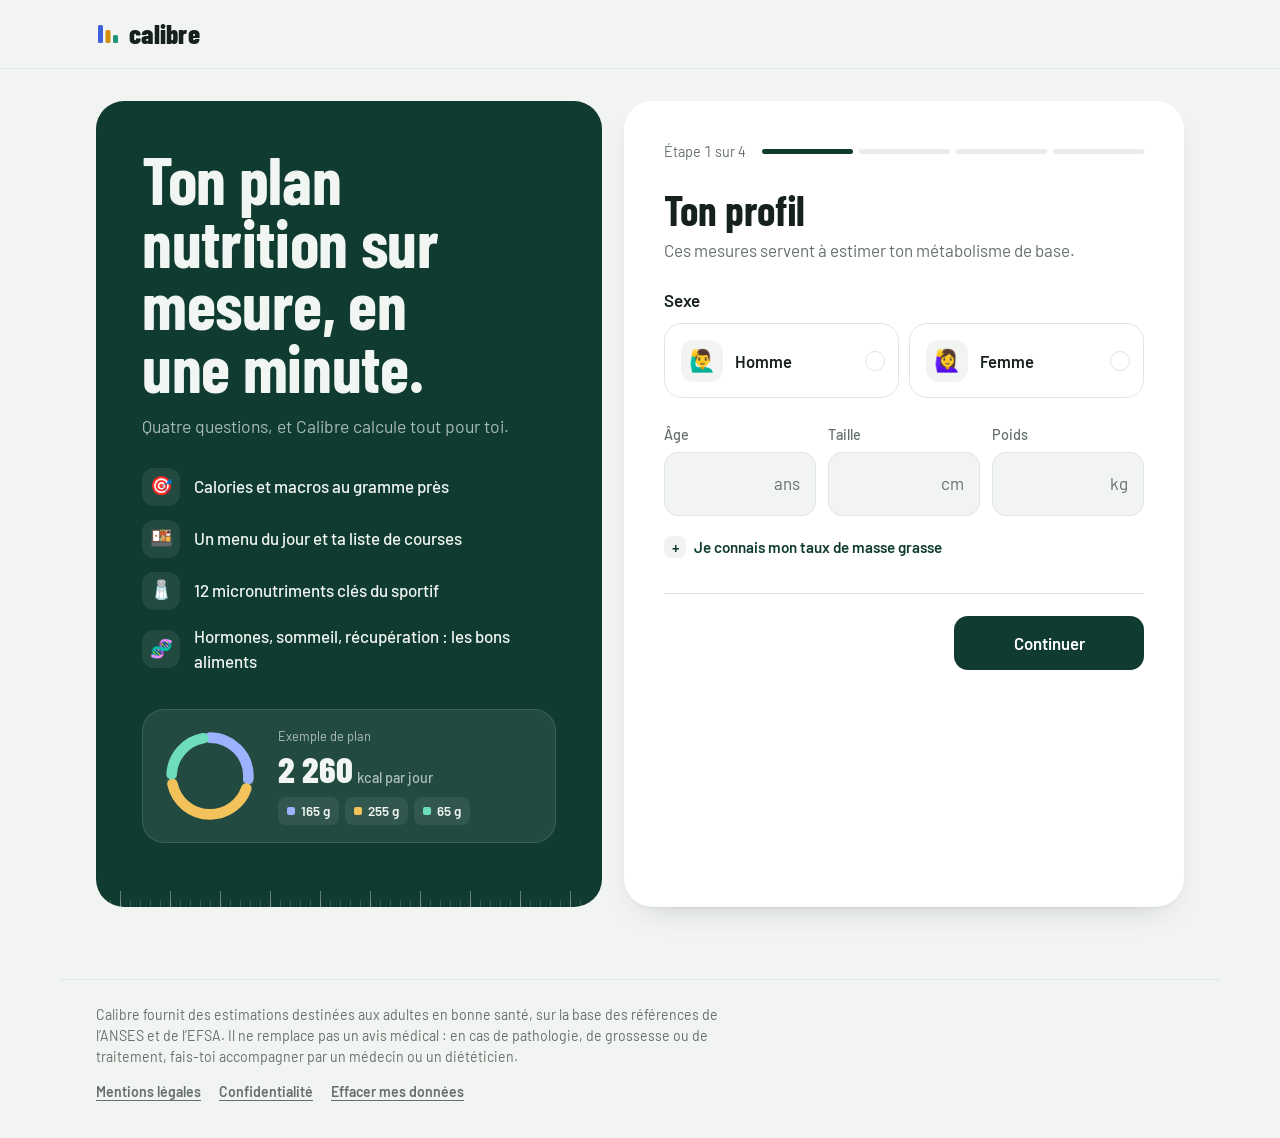
==== commit bdfd8ff9: "Préparer le lancement public : icônes, partage, polices locales, pages légales Co-Authored-By: Claud" ====
--- a/index.html
+++ b/index.html
@@ -5,9 +5,25 @@
 <meta name="viewport" content="width=device-width, initial-scale=1, viewport-fit=cover">
 <title>Calibre, ton plan nutrition sur mesure</title>
 <meta name="description" content="Calories, macronutriments au gramme près, micronutriments et menu du jour, calculés selon ton profil et ton objectif.">
-<link rel="preconnect" href="https://fonts.googleapis.com">
-<link rel="preconnect" href="https://fonts.gstatic.com" crossorigin>
-<link href="https://fonts.googleapis.com/css2?family=Barlow+Condensed:wght@500;600;700;800&family=Barlow:wght@400;500;600;700&display=swap" rel="stylesheet">
+<meta name="theme-color" content="#F2F4F1" media="(prefers-color-scheme: light)">
+<meta name="theme-color" content="#0C1311" media="(prefers-color-scheme: dark)">
+<link rel="icon" href="favicon.svg" type="image/svg+xml">
+<link rel="apple-touch-icon" href="apple-touch-icon.png">
+<link rel="manifest" href="manifest.webmanifest">
+<!-- Partage : remplacer les URL relatives par le domaine définitif (https://…/) à la mise en ligne -->
+<meta property="og:type" content="website">
+<meta property="og:locale" content="fr_FR">
+<meta property="og:site_name" content="Calibre">
+<meta property="og:title" content="Calibre, ton plan nutrition sur mesure">
+<meta property="og:description" content="Calories, macros au gramme près, menu du jour et liste de courses, calculés en une minute selon ton profil et ton objectif.">
+<meta property="og:image" content="og-image.png">
+<meta property="og:image:width" content="1200">
+<meta property="og:image:height" content="630">
+<meta property="og:image:alt" content="Calibre : anneau des macros d’un plan à 2 260 kcal par jour">
+<meta name="twitter:card" content="summary_large_image">
+<link rel="preload" href="fonts/barlow-400.woff2" as="font" type="font/woff2" crossorigin>
+<link rel="preload" href="fonts/barlow-condensed-700.woff2" as="font" type="font/woff2" crossorigin>
+<link rel="stylesheet" href="fonts/fonts.css">
 <style>
 *,*::before,*::after{box-sizing:border-box}
 [hidden]{display:none!important}
@@ -78,7 +94,6 @@
 @media (max-width:720px){
   .top{position:static;-webkit-backdrop-filter:none;backdrop-filter:none;background:var(--bg)}
   .top-in{height:60px}
-  .dash{padding-bottom:calc(84px + env(safe-area-inset-bottom,0px))}
   .nav{position:fixed;z-index:40;left:0;right:0;bottom:0;margin:0;border-radius:0;padding:6px 6px calc(6px + env(safe-area-inset-bottom,0px));background:var(--surface);box-shadow:0 -1px 0 var(--line);justify-content:space-around}
   .navbtn{flex:1;flex-direction:column;gap:3px;height:56px;padding:0 4px;font-size:.73rem;justify-content:center}
   .navbtn[aria-selected="true"]{box-shadow:none;background:var(--sel);color:var(--ink)}
@@ -368,6 +383,12 @@
 footer{margin-top:72px}
 footer .wrap{padding-top:24px;padding-bottom:36px;border-top:1px solid var(--line);color:var(--muted);font-size:.88rem}
 footer p{margin:0;max-width:80ch}
+.legal{display:flex;flex-wrap:wrap;gap:6px 18px;margin-top:14px}
+.legal a,.legal button{padding:0;border:0;background:none;color:var(--muted);font-size:inherit;font-weight:600;text-decoration:underline;text-underline-offset:3px;cursor:pointer}
+.legal a:hover,.legal button:hover{color:var(--text)}
+@media (max-width:720px){body.has-nav footer .wrap{padding-bottom:calc(100px + env(safe-area-inset-bottom,0px))}}
+.nojs{max-width:640px;margin:40px auto;padding:24px;border-radius:20px;background:var(--surface);box-shadow:var(--shadow)}
+.nojs h2{font-family:var(--cond);font-size:1.8rem;margin:0 0 8px}
 
 @media (prefers-reduced-motion: reduce){
   *,*::before,*::after{transition:none!important;animation:none!important}
@@ -400,6 +421,7 @@
 </header>
 
 <main>
+<noscript><div class="nojs"><h2>Active JavaScript 🙏</h2><p>Calibre calcule ton plan directement dans ton navigateur. Active JavaScript dans les réglages, puis recharge la page.</p></div></noscript>
 <!-- ================= ACCUEIL ET PARCOURS ================= -->
 <section class="landing" id="wizard" hidden>
   <div class="wrap land-grid" id="landGrid">
@@ -618,7 +640,8 @@
 </main>
 
 <footer>
-  <div class="wrap"><p>Calibre fournit des estimations destinées aux adultes en bonne santé, sur la base des références de l’ANSES et de l’EFSA. Il ne remplace pas un avis médical : en cas de pathologie, de grossesse ou de traitement, fais-toi accompagner par un médecin ou un diététicien.</p></div>
+  <div class="wrap"><p>Calibre fournit des estimations destinées aux adultes en bonne santé, sur la base des références de l’ANSES et de l’EFSA. Il ne remplace pas un avis médical : en cas de pathologie, de grossesse ou de traitement, fais-toi accompagner par un médecin ou un diététicien.</p>
+    <p class="legal"><a href="mentions-legales.html">Mentions légales</a><a href="confidentialite.html">Confidentialité</a><button type="button" id="wipeBtn">Effacer mes données</button></p></div>
 </footer>
 
 <script>
@@ -789,6 +812,7 @@
   editing = !!isEdit;
   $('#landGrid').classList.toggle('editing', editing);
   $('#dash').hidden = true; $('#who').hidden = true; $('#nav').hidden = true; $('#wizard').hidden = false;
+  document.body.classList.remove('has-nav');
   showErrors({});
   goStep(1, false);
   scrollTop();
@@ -815,6 +839,11 @@
   });
 });
 $('#editBtn').addEventListener('click', function(){ openWizard(true); });
+$('#wipeBtn').addEventListener('click', function(){
+  if (!window.confirm('Effacer ton profil et ton suivi du jour de ce navigateur ?')) return;
+  try { [KEY, KEY_OLD, KEY_DAY].forEach(function(k){ localStorage.removeItem(k); }); } catch(e) {}
+  window.location.reload();
+});
 $('#home').addEventListener('click', function(e){ e.preventDefault(); if (lastR && $('#wizard').hidden) setView('synthese'); });
 
 /* ================= Tableau de bord ================= */
@@ -842,6 +871,7 @@
   var r = calc(s);
   lastR = r;
   $('#wizard').hidden = true; $('#dash').hidden = false; $('#who').hidden = false; $('#nav').hidden = false;
+  document.body.classList.add('has-nav');
   $('#whoTxt').textContent = (r.male ? 'Homme' : 'Femme') + ', ' + r.age + ' ans, ' + fmtV.format(r.w) + ' kg';
   renderSynthese(r); renderMenu(r); renderMicros(r); renderGoals();
   setView('synthese');
--- a/fonts/fonts.css
+++ b/fonts/fonts.css
@@ -0,0 +1,9 @@
+/* Barlow et Barlow Condensed (SIL Open Font License), hébergées sur le site : aucune requête vers Google. */
+@font-face{font-family:'Barlow';font-style:normal;font-weight:400;font-display:swap;src:url(barlow-400.woff2) format('woff2');unicode-range:U+0000-00FF, U+0131, U+0152-0153, U+02BB-02BC, U+02C6, U+02DA, U+02DC, U+0304, U+0308, U+0329, U+2000-206F, U+20AC, U+2122, U+2191, U+2193, U+2212, U+2215, U+FEFF, U+FFFD}
+@font-face{font-family:'Barlow';font-style:normal;font-weight:500;font-display:swap;src:url(barlow-500.woff2) format('woff2');unicode-range:U+0000-00FF, U+0131, U+0152-0153, U+02BB-02BC, U+02C6, U+02DA, U+02DC, U+0304, U+0308, U+0329, U+2000-206F, U+20AC, U+2122, U+2191, U+2193, U+2212, U+2215, U+FEFF, U+FFFD}
+@font-face{font-family:'Barlow';font-style:normal;font-weight:600;font-display:swap;src:url(barlow-600.woff2) format('woff2');unicode-range:U+0000-00FF, U+0131, U+0152-0153, U+02BB-02BC, U+02C6, U+02DA, U+02DC, U+0304, U+0308, U+0329, U+2000-206F, U+20AC, U+2122, U+2191, U+2193, U+2212, U+2215, U+FEFF, U+FFFD}
+@font-face{font-family:'Barlow';font-style:normal;font-weight:700;font-display:swap;src:url(barlow-700.woff2) format('woff2');unicode-range:U+0000-00FF, U+0131, U+0152-0153, U+02BB-02BC, U+02C6, U+02DA, U+02DC, U+0304, U+0308, U+0329, U+2000-206F, U+20AC, U+2122, U+2191, U+2193, U+2212, U+2215, U+FEFF, U+FFFD}
+@font-face{font-family:'Barlow Condensed';font-style:normal;font-weight:500;font-display:swap;src:url(barlow-condensed-500.woff2) format('woff2');unicode-range:U+0000-00FF, U+0131, U+0152-0153, U+02BB-02BC, U+02C6, U+02DA, U+02DC, U+0304, U+0308, U+0329, U+2000-206F, U+20AC, U+2122, U+2191, U+2193, U+2212, U+2215, U+FEFF, U+FFFD}
+@font-face{font-family:'Barlow Condensed';font-style:normal;font-weight:600;font-display:swap;src:url(barlow-condensed-600.woff2) format('woff2');unicode-range:U+0000-00FF, U+0131, U+0152-0153, U+02BB-02BC, U+02C6, U+02DA, U+02DC, U+0304, U+0308, U+0329, U+2000-206F, U+20AC, U+2122, U+2191, U+2193, U+2212, U+2215, U+FEFF, U+FFFD}
+@font-face{font-family:'Barlow Condensed';font-style:normal;font-weight:700;font-display:swap;src:url(barlow-condensed-700.woff2) format('woff2');unicode-range:U+0000-00FF, U+0131, U+0152-0153, U+02BB-02BC, U+02C6, U+02DA, U+02DC, U+0304, U+0308, U+0329, U+2000-206F, U+20AC, U+2122, U+2191, U+2193, U+2212, U+2215, U+FEFF, U+FFFD}
+@font-face{font-family:'Barlow Condensed';font-style:normal;font-weight:800;font-display:swap;src:url(barlow-condensed-800.woff2) format('woff2');unicode-range:U+0000-00FF, U+0131, U+0152-0153, U+02BB-02BC, U+02C6, U+02DA, U+02DC, U+0304, U+0308, U+0329, U+2000-206F, U+20AC, U+2122, U+2191, U+2193, U+2212, U+2215, U+FEFF, U+FFFD}
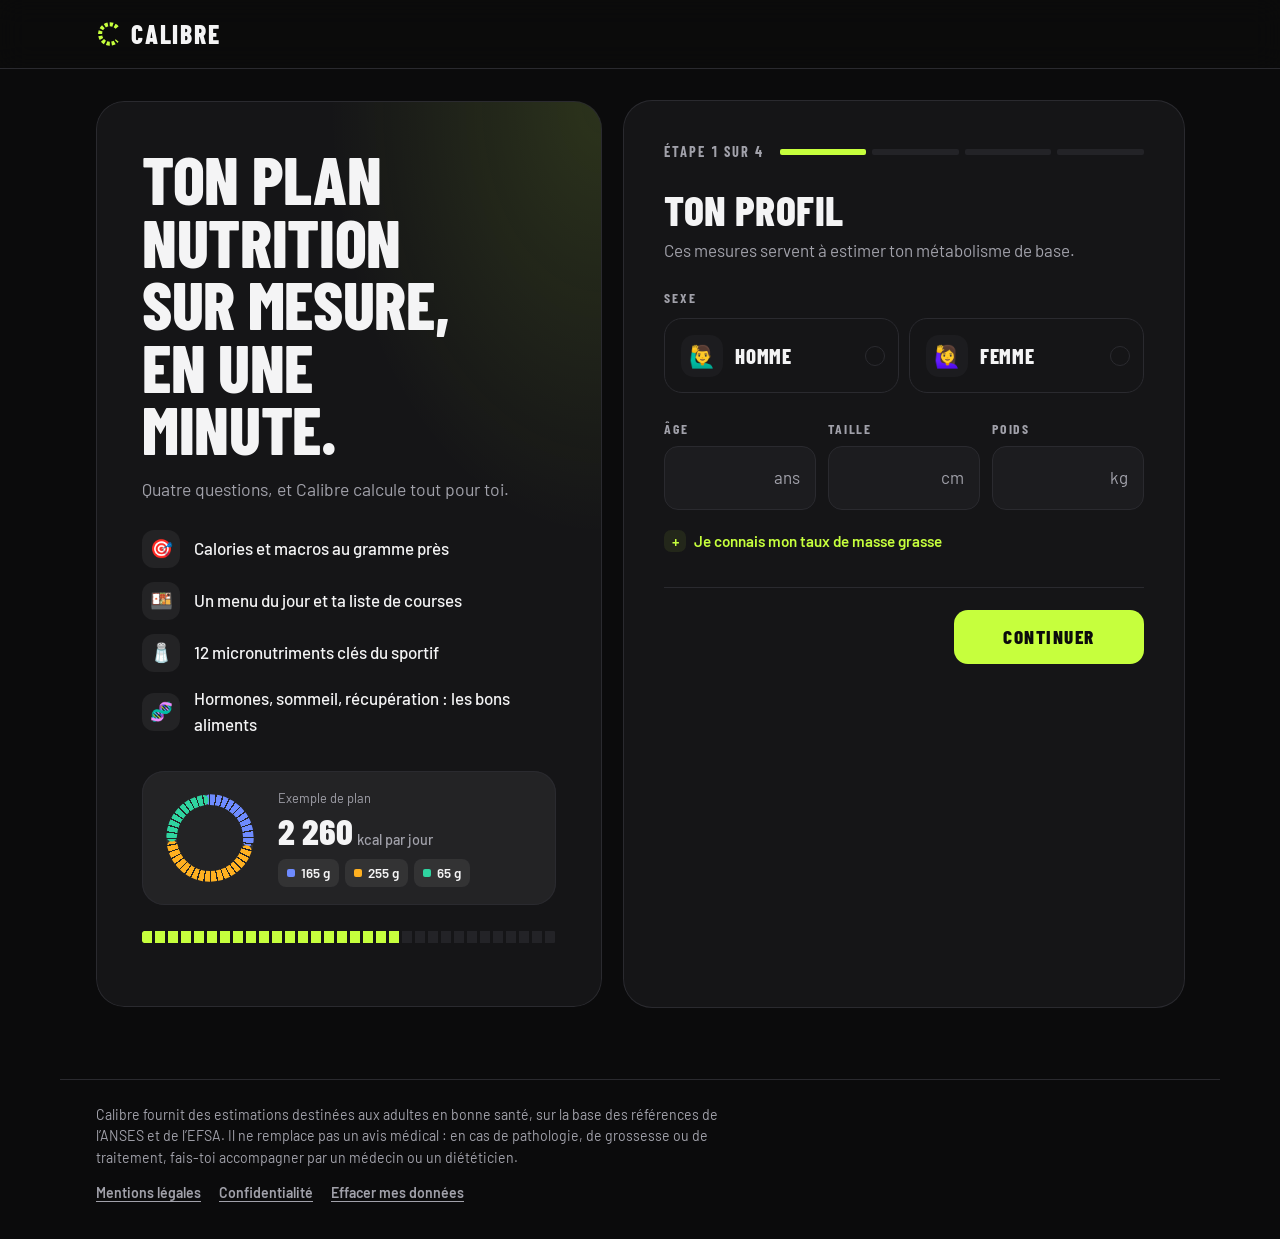
==== commit da3fd1ff: "Nouveau design sport premium sombre et mentions légales complètes Co-Authored-By: Claude Opus 5.5 <n" ====
--- a/index.html
+++ b/index.html
@@ -5,21 +5,21 @@
 <meta name="viewport" content="width=device-width, initial-scale=1, viewport-fit=cover">
 <title>Calibre, ton plan nutrition sur mesure</title>
 <meta name="description" content="Calories, macronutriments au gramme près, micronutriments et menu du jour, calculés selon ton profil et ton objectif.">
-<meta name="theme-color" content="#F2F4F1" media="(prefers-color-scheme: light)">
-<meta name="theme-color" content="#0C1311" media="(prefers-color-scheme: dark)">
+<meta name="theme-color" content="#0B0B0C">
 <link rel="icon" href="favicon.svg" type="image/svg+xml">
 <link rel="apple-touch-icon" href="apple-touch-icon.png">
 <link rel="manifest" href="manifest.webmanifest">
-<!-- Partage : remplacer les URL relatives par le domaine définitif (https://…/) à la mise en ligne -->
+<link rel="canonical" href="https://ylanmartingorsse-beep.github.io/Calibre/">
+<meta property="og:url" content="https://ylanmartingorsse-beep.github.io/Calibre/">
 <meta property="og:type" content="website">
 <meta property="og:locale" content="fr_FR">
 <meta property="og:site_name" content="Calibre">
 <meta property="og:title" content="Calibre, ton plan nutrition sur mesure">
 <meta property="og:description" content="Calories, macros au gramme près, menu du jour et liste de courses, calculés en une minute selon ton profil et ton objectif.">
-<meta property="og:image" content="og-image.png">
+<meta property="og:image" content="https://ylanmartingorsse-beep.github.io/Calibre/og-image.png">
 <meta property="og:image:width" content="1200">
 <meta property="og:image:height" content="630">
-<meta property="og:image:alt" content="Calibre : anneau des macros d’un plan à 2 260 kcal par jour">
+<meta property="og:image:alt" content="Calibre : jauge des macros d’un plan à 2 260 kcal par jour">
 <meta name="twitter:card" content="summary_large_image">
 <link rel="preload" href="fonts/barlow-400.woff2" as="font" type="font/woff2" crossorigin>
 <link rel="preload" href="fonts/barlow-condensed-700.woff2" as="font" type="font/woff2" crossorigin>
@@ -28,65 +28,54 @@
 *,*::before,*::after{box-sizing:border-box}
 [hidden]{display:none!important}
 :root{
+  color-scheme:dark;
   box-sizing:border-box;
   padding-top:env(safe-area-inset-top,0px);
   padding-bottom:env(safe-area-inset-bottom,0px);
-  --bg:#F2F4F1; --surface:#FFFFFF; --text:#16211E; --ink:#0F3B30; --on-ink:#FFFFFF;
-  --muted:#65706B; --line:#E0E5E1; --soft:#E9EDE9; --sel:rgba(15,59,48,.06); --tile:#F2F4F1;
-  --p:#3E63DD; --g:#D48C0B; --l:#1C957A; --water:#3A93D8; --warn:#C2410C;
-  --band:#0F3B30; --band-ink:#F1F6F3; --band-muted:rgba(241,246,243,.68); --band-soft:rgba(255,255,255,.08); --band-line:rgba(255,255,255,.12);
-  --p-on:#9DB2FF; --g-on:#F4C25A; --l-on:#6EDDBB; --mint:#7FE0BD;
-  --tick-l:rgba(255,255,255,.34); --tick-s:rgba(255,255,255,.16);
-  --top-bg:rgba(242,244,241,.86);
-  --shadow:0 1px 2px rgba(16,40,32,.06),0 14px 34px -20px rgba(16,40,32,.28);
+  --bg:#0B0B0C; --surface:#151517; --text:#F4F4F5; --ink:#C6FF3D; --on-ink:#0B0B0C;
+  --muted:#A1A1AA; --line:#2A2A2F; --soft:#232327; --sel:rgba(198,255,61,.08); --tile:#1C1C1F;
+  --p:#6E8BFF; --g:#FFB020; --l:#2FD4A0; --water:#5AB8FF; --warn:#FF7A45;
+  --band:#151517; --band-ink:#F4F4F5; --band-muted:#A1A1AA; --band-soft:rgba(255,255,255,.06); --band-line:#2A2A2F;
+  --p-on:#6E8BFF; --g-on:#FFB020; --l-on:#2FD4A0; --mint:#C6FF3D;
+  --glow:radial-gradient(90% 80% at 100% 0%,rgba(198,255,61,.13),transparent 60%);
+  --seg:repeating-linear-gradient(90deg,#000 0 10px,transparent 10px 13px);
+  --top-bg:rgba(11,11,12,.82);
+  --shadow:0 0 0 1px var(--line);
   --cond:"Barlow Condensed","Arial Narrow","Roboto Condensed",sans-serif;
   --emoji:"Apple Color Emoji","Segoe UI Emoji","Noto Color Emoji",sans-serif;
-}
-@media (prefers-color-scheme: dark){
-  :root:not([data-theme="light"]){
-    --bg:#0C1311; --surface:#141E1B; --text:#E3EBE7; --ink:#A6E4CC; --on-ink:#0C1311;
-    --muted:#93A29C; --line:#23302C; --soft:#1B2723; --sel:rgba(166,228,204,.08); --tile:#1B2723;
-    --p:#8EA6FF; --g:#F2BC4B; --l:#5CD0AF; --water:#7CC4F5; --warn:#F28B5E;
-    --band:#12241F; --band-line:rgba(255,255,255,.1);
-    --top-bg:rgba(12,19,17,.86);
-    --shadow:0 1px 2px rgba(0,0,0,.4),0 14px 34px -20px rgba(0,0,0,.7);
-  }
-}
-:root[data-theme="dark"]{
-  --bg:#0C1311; --surface:#141E1B; --text:#E3EBE7; --ink:#A6E4CC; --on-ink:#0C1311;
-  --muted:#93A29C; --line:#23302C; --soft:#1B2723; --sel:rgba(166,228,204,.08); --tile:#1B2723;
-  --p:#8EA6FF; --g:#F2BC4B; --l:#5CD0AF; --water:#7CC4F5; --warn:#F28B5E;
-  --band:#12241F; --band-line:rgba(255,255,255,.1);
-  --top-bg:rgba(12,19,17,.86);
-  --shadow:0 1px 2px rgba(0,0,0,.4),0 14px 34px -20px rgba(0,0,0,.7);
 }
 html{background:var(--bg);scroll-padding-top:calc(env(safe-area-inset-top,0px) + 80px);-webkit-text-size-adjust:100%}
 body{margin:0;background:var(--bg);color:var(--text);font-family:"Barlow",system-ui,-apple-system,"Segoe UI",Roboto,Helvetica,Arial,sans-serif;font-size:1.0625rem;line-height:1.5}
 svg{max-width:100%}
 button{font:inherit;color:inherit}
-:focus-visible{outline:2px solid var(--p);outline-offset:2px}
+:focus-visible{outline:2px solid var(--ink);outline-offset:2px}
 .sr{position:absolute;width:1px;height:1px;overflow:hidden;clip:rect(0 0 0 0);white-space:nowrap}
 .wrap{max-width:1160px;margin:0 auto;padding:0 clamp(16px,4vw,36px)}
 .emo{font-family:var(--emoji);line-height:1}
+/* Typo sport : titres en capitales condensées, étiquettes espacées */
+.land-copy h1,.wz-step h2,.plan-title,.vhead h2,.shop-h,.box h3,.nojs h2{text-transform:uppercase;font-weight:800;letter-spacing:.01em}
+.kick,.stat .sl,.qlbl,.num label,.mgroup,.wz-count{font-family:var(--cond);font-weight:700;font-size:.86rem;letter-spacing:.13em;text-transform:uppercase;color:var(--muted)}
 
 /* Boutons */
-.btn{display:inline-flex;align-items:center;justify-content:center;gap:10px;height:54px;padding:0 26px;border:0;border-radius:14px;background:var(--ink);color:var(--on-ink);font-weight:600;font-size:1.05rem;cursor:pointer;transition:transform .12s}
+.btn{display:inline-flex;align-items:center;justify-content:center;gap:10px;height:54px;padding:0 26px;border:0;border-radius:14px;background:var(--ink);color:var(--on-ink);font-family:var(--cond);font-weight:800;font-size:1.2rem;letter-spacing:.08em;text-transform:uppercase;cursor:pointer;transition:transform .12s,box-shadow .2s}
+.btn:hover{box-shadow:0 0 0 4px rgba(198,255,61,.16),0 10px 30px -10px rgba(198,255,61,.45)}
 .btn:active{transform:scale(.98)}
 .btn svg{width:18px;height:18px}
 .btn-ghost{display:inline-flex;align-items:center;justify-content:center;height:54px;padding:0 20px;border:1.5px solid var(--line);border-radius:14px;background:transparent;font-weight:600;cursor:pointer}
+.btn-ghost.sm{border-radius:999px}
 .btn-ghost:hover{border-color:var(--muted)}
-.btn-ghost.sm{height:38px;padding:0 14px;border-radius:10px;font-size:.92rem;gap:6px}
+.btn-ghost.sm{height:38px;padding:0 14px;font-size:.92rem;gap:6px}
 .btn-ghost.sm svg{width:15px;height:15px}
 
 /* ---------- En-tête ---------- */
 .top{position:sticky;top:env(safe-area-inset-top,0px);z-index:30;background:var(--top-bg);-webkit-backdrop-filter:blur(14px);backdrop-filter:blur(14px);border-bottom:1px solid var(--line)}
 .top-in{display:flex;align-items:center;gap:20px;height:68px}
-.brand{display:flex;align-items:center;gap:9px;font-family:var(--cond);font-weight:800;font-size:1.7rem;letter-spacing:.01em;line-height:1;color:var(--text);text-decoration:none;flex:none}
+.brand{display:flex;align-items:center;gap:9px;font-family:var(--cond);font-weight:800;font-size:1.6rem;letter-spacing:.07em;text-transform:uppercase;line-height:1;color:var(--text);text-decoration:none;flex:none}
 .nav{display:flex;gap:2px;margin:0 auto;padding:4px;border-radius:14px;background:var(--soft)}
 .navbtn{display:flex;align-items:center;gap:8px;height:40px;padding:0 15px;border:0;border-radius:10px;background:none;color:var(--muted);font-weight:600;font-size:.97rem;cursor:pointer;white-space:nowrap}
 .navbtn svg{width:19px;height:19px;flex:none}
 .navbtn:hover{color:var(--text)}
-.navbtn[aria-selected="true"]{background:var(--surface);color:var(--text);box-shadow:var(--shadow)}
+.navbtn[aria-selected="true"]{background:var(--ink);color:var(--on-ink)}
 .who{display:flex;align-items:center;gap:10px;min-width:0;margin-left:auto}
 .nav:not([hidden]) + .who{margin-left:0}
 .who-txt{color:var(--muted);font-size:.93rem;white-space:nowrap}
@@ -94,9 +83,10 @@
 @media (max-width:720px){
   .top{position:static;-webkit-backdrop-filter:none;backdrop-filter:none;background:var(--bg)}
   .top-in{height:60px}
-  .nav{position:fixed;z-index:40;left:0;right:0;bottom:0;margin:0;border-radius:0;padding:6px 6px calc(6px + env(safe-area-inset-bottom,0px));background:var(--surface);box-shadow:0 -1px 0 var(--line);justify-content:space-around}
-  .navbtn{flex:1;flex-direction:column;gap:3px;height:56px;padding:0 4px;font-size:.73rem;justify-content:center}
+  .nav{position:fixed;z-index:40;left:0;right:0;bottom:0;margin:0;border-radius:0;padding:6px 6px calc(6px + env(safe-area-inset-bottom,0px));background:#111113;box-shadow:0 -1px 0 var(--line);justify-content:space-around}
+  .navbtn{flex:1;flex-direction:column;gap:3px;height:56px;padding:0 4px;font-size:.7rem;letter-spacing:.06em;text-transform:uppercase;justify-content:center}
   .navbtn[aria-selected="true"]{box-shadow:none;background:var(--sel);color:var(--ink)}
+  .navbtn[aria-selected="true"] svg{filter:drop-shadow(0 0 6px rgba(198,255,61,.55))}
 }
 
 /* ---------- Accueil et parcours guidé ---------- */
@@ -105,15 +95,15 @@
 .land-grid.editing{grid-template-columns:minmax(0,720px);justify-content:center}
 .land-grid.editing .land-copy{display:none}
 @media (max-width:940px){.land-grid{grid-template-columns:1fr}}
-.land-copy{position:relative;overflow:hidden;background:var(--band);color:var(--band-ink);border-radius:28px;padding:clamp(26px,4vw,46px) clamp(24px,4vw,46px) clamp(46px,5vw,64px);display:flex;flex-direction:column}
-.land-copy h1{font-family:var(--cond);font-weight:700;font-size:clamp(2.6rem,5.2vw,4.3rem);line-height:.94;margin:0 0 16px;letter-spacing:-.005em;max-width:12ch}
+.land-copy{position:relative;overflow:hidden;background:var(--glow),var(--band);box-shadow:inset 0 0 0 1px var(--line);color:var(--band-ink);border-radius:28px;padding:clamp(26px,4vw,46px) clamp(24px,4vw,46px) clamp(46px,5vw,64px);display:flex;flex-direction:column}
+.land-copy h1{font-family:var(--cond);font-size:clamp(2.6rem,5.2vw,4.3rem);line-height:.94;margin:0 0 16px;letter-spacing:-.005em;max-width:12ch}
 .land-copy > p{color:var(--band-muted);font-size:1.1rem;margin:0;max-width:40ch}
 .promise{list-style:none;padding:0;margin:28px 0 0;display:grid;gap:14px}
 .promise li{display:flex;gap:14px;align-items:center;font-weight:500}
 .promise .pi{display:flex;align-items:center;justify-content:center;width:38px;height:38px;border-radius:12px;background:var(--band-soft);font-size:1.15rem;flex:none}
 .preview{margin-top:auto;padding-top:34px}
 .pv{display:flex;align-items:center;gap:20px;padding:18px 20px;border-radius:22px;background:var(--band-soft);box-shadow:inset 0 0 0 1px var(--band-line)}
-.pv svg{width:96px;height:96px;flex:none;transform:rotate(-90deg)}
+.pv svg{width:96px;height:96px;flex:none;transform:rotate(-90deg);-webkit-mask:repeating-conic-gradient(#000 0 7.2deg,transparent 7.2deg 9deg);mask:repeating-conic-gradient(#000 0 7.2deg,transparent 7.2deg 9deg)}
 .pv-k{font-family:var(--cond);font-weight:800;font-size:2.3rem;line-height:1}
 .pv-k small{font-family:"Barlow",sans-serif;font-size:.9rem;font-weight:500;color:var(--band-muted);margin-left:4px}
 .pv-m{display:flex;flex-wrap:wrap;gap:6px;margin-top:10px}
@@ -122,24 +112,24 @@
 .pv-l{display:block;font-size:.8rem;color:var(--band-muted);margin-bottom:4px}
 @media (max-width:940px){.preview{display:none}.land-copy{padding-bottom:44px}.promise{grid-template-columns:repeat(2,minmax(0,1fr));gap:10px 14px}.promise li{font-size:.93rem;align-items:flex-start}.promise .pi{width:32px;height:32px;font-size:1rem}}
 @media (max-width:440px){.promise{grid-template-columns:1fr}}
-.ticks{position:absolute;left:0;right:0;bottom:0;height:18px;pointer-events:none;background-image:linear-gradient(90deg,var(--tick-l) 1px,transparent 1px),linear-gradient(90deg,var(--tick-s) 1px,transparent 1px);background-size:50px 16px,10px 7px;background-repeat:repeat-x;background-position:24px 100%,24px 100%}
+.gauge{display:block;height:12px;margin-top:26px;border-radius:2px;background:linear-gradient(90deg,var(--ink) 0 62%,var(--soft) 62%);-webkit-mask:var(--seg);mask:var(--seg)}
 
 .card{background:var(--surface);border-radius:28px;padding:clamp(22px,4vw,40px);box-shadow:var(--shadow)}
 .wz-head{display:flex;align-items:center;gap:16px;margin-bottom:26px}
 .wz-count{margin:0;font-size:.9rem;color:var(--muted);white-space:nowrap;font-variant-numeric:tabular-nums}
 .wz-prog{display:grid;grid-template-columns:repeat(4,1fr);gap:6px;flex:1}
-.wz-prog i{height:5px;border-radius:3px;background:var(--soft);transition:background .3s}
+.wz-prog i{height:6px;border-radius:2px;background:var(--soft);transition:background .3s}
 .wz-prog i.on{background:var(--ink)}
-.wz-step h2{font-family:var(--cond);font-weight:700;font-size:clamp(2rem,4.5vw,2.6rem);line-height:1;margin:0 0 8px;outline:none}
+.wz-step h2{font-family:var(--cond);font-size:clamp(2rem,4.5vw,2.6rem);line-height:1;margin:0 0 8px;outline:none}
 .wz-step .hint{color:var(--muted);margin:0 0 24px}
 .q{margin-bottom:26px}
 .q:last-child{margin-bottom:0}
-.qlbl{display:block;font-weight:600;margin-bottom:10px}
+.qlbl{display:block;margin-bottom:10px}
 .err{color:var(--warn);font-size:.88rem;margin:6px 0 0}
 .err:empty{display:none}
 .nums{display:grid;grid-template-columns:repeat(3,minmax(0,1fr));gap:12px}
 @media (max-width:520px){.nums{grid-template-columns:repeat(2,minmax(0,1fr))}.nums .num:first-child{grid-column:1/-1}}
-.num label{display:block;font-size:.9rem;color:var(--muted);margin-bottom:6px;font-weight:500}
+.num label{display:block;margin-bottom:6px}
 .numbox{position:relative}
 .numbox input{width:100%;height:64px;padding:0 50px 0 16px;border:1.5px solid var(--line);border-radius:14px;background:var(--tile);color:var(--text);font-family:var(--cond);font-weight:700;font-size:1.9rem;font-variant-numeric:tabular-nums}
 .numbox input:focus-visible{outline:none;border-color:var(--ink);background:var(--surface)}
@@ -162,13 +152,13 @@
 .tile input{position:absolute;opacity:0;inset:0;width:100%;height:100%;margin:0;cursor:pointer}
 .tb{position:relative;display:flex;flex-direction:column;gap:3px;height:100%;padding:16px 16px 15px;border:1.5px solid var(--line);border-radius:18px;background:var(--surface);transition:border-color .15s,background .15s}
 .tb .ti{display:flex;align-items:center;justify-content:center;width:42px;height:42px;border-radius:13px;background:var(--tile);font-size:1.35rem;margin-bottom:10px;transition:background .15s}
-.tb b{font-weight:600;font-size:1.04rem;line-height:1.25}
+.tb b{font-family:var(--cond);font-weight:800;font-size:1.3rem;line-height:1.1;letter-spacing:.03em;text-transform:uppercase}
 .tb small{color:var(--muted);font-size:.87rem;line-height:1.35}
 .tb::after{content:"";position:absolute;top:13px;right:13px;width:20px;height:20px;border-radius:50%;border:1.5px solid var(--line);transition:all .15s}
 .tile:hover .tb{border-color:var(--muted)}
-.tile input:checked + .tb{border-color:var(--ink);background:var(--sel)}
+.tile input:checked + .tb{border-color:var(--ink);background:linear-gradient(160deg,rgba(198,255,61,.13),var(--surface) 65%)}
 .tile input:checked + .tb .ti{background:var(--surface)}
-.tile input:checked + .tb::after{border-color:var(--ink);background:var(--ink) url("data:image/svg+xml,%3Csvg xmlns='http://www.w3.org/2000/svg' viewBox='0 0 16 16'%3E%3Cpath d='M4 8.5l2.5 2.5L12 5.5' fill='none' stroke='white' stroke-width='2' stroke-linecap='round' stroke-linejoin='round'/%3E%3C/svg%3E") center/12px no-repeat}
+.tile input:checked + .tb::after{border-color:var(--ink);background:var(--ink) url("data:image/svg+xml,%3Csvg xmlns='http://www.w3.org/2000/svg' viewBox='0 0 16 16'%3E%3Cpath d='M4 8.5l2.5 2.5L12 5.5' fill='none' stroke='%230B0B0C' stroke-width='2.4' stroke-linecap='round' stroke-linejoin='round'/%3E%3C/svg%3E") center/12px no-repeat}
 .tile input:focus-visible + .tb{outline:2px solid var(--p);outline-offset:2px}
 .tiles.row .tb{flex-direction:row;align-items:center;gap:12px;min-height:66px;padding-right:44px}
 .tiles.row .tb .ti{margin:0}
@@ -177,8 +167,8 @@
 .chips{display:flex;flex-wrap:wrap;gap:8px}
 .chip{position:relative;cursor:pointer}
 .chip input{position:absolute;opacity:0;inset:0;margin:0;width:100%;height:100%;cursor:pointer}
-.chip > span{display:flex;flex-direction:column;justify-content:center;min-height:46px;height:100%;padding:8px 16px;border:1.5px solid var(--line);border-radius:12px;background:var(--surface);font-weight:600;font-size:.97rem;line-height:1.2;transition:all .15s}
-.chip small{font-weight:400;color:var(--muted);font-size:.82rem;margin-top:2px}
+.chip > span{display:flex;flex-direction:column;justify-content:center;min-height:46px;height:100%;padding:8px 16px;border:1.5px solid var(--line);border-radius:12px;background:var(--surface);font-family:var(--cond);font-weight:700;font-size:1.1rem;letter-spacing:.04em;text-transform:uppercase;line-height:1.15;transition:all .15s}
+.chip small{font-family:"Barlow",sans-serif;font-weight:400;letter-spacing:0;text-transform:none;color:var(--muted);font-size:.82rem;margin-top:2px}
 .chip:hover > span{border-color:var(--muted)}
 .chip input:checked + span{border-color:var(--ink);background:var(--ink);color:var(--on-ink)}
 .chip input:checked + span small{color:inherit;opacity:.8}
@@ -193,31 +183,31 @@
 .stepper-note{display:inline-block;margin-left:14px;color:var(--muted)}
 .wz-nav{display:flex;justify-content:space-between;gap:12px;margin-top:34px;padding-top:22px;border-top:1px solid var(--line)}
 .wz-nav .btn{margin-left:auto;min-width:190px}
-@media (max-width:520px){.wz-nav .btn{flex:1;min-width:0}}
+@media (max-width:520px){.wz-nav .btn{flex:1;min-width:0;padding:0 14px;font-size:1.08rem;letter-spacing:.05em;white-space:nowrap}}
 
 /* ---------- Synthèse ---------- */
-.hero{position:relative;overflow:hidden;background:var(--band);color:var(--band-ink);padding:clamp(30px,5vw,56px) 0 clamp(52px,6vw,76px)}
-.plan-title{font-family:var(--cond);font-weight:700;font-size:clamp(2.2rem,5vw,3.6rem);line-height:.98;margin:0 0 10px;max-width:20ch;letter-spacing:-.005em}
+.hero{position:relative;overflow:hidden;background:radial-gradient(60% 90% at 90% 0%,rgba(198,255,61,.11),transparent 62%),var(--bg);border-bottom:1px solid var(--line);color:var(--band-ink);padding:clamp(30px,5vw,56px) 0 clamp(52px,6vw,76px)}
+.plan-title{font-family:var(--cond);font-size:clamp(2.2rem,5vw,3.6rem);line-height:.98;margin:0 0 10px;max-width:20ch;letter-spacing:-.005em}
 .plan-sub{color:var(--band-muted);margin:0 0 clamp(26px,4vw,40px);max-width:64ch}
 .hero-grid{display:grid;grid-template-columns:auto minmax(0,1fr);gap:clamp(28px,6vw,88px);align-items:center}
 @media (max-width:760px){.hero-grid{grid-template-columns:1fr;justify-items:center}}
 .ring-wrap{position:relative;width:min(290px,72vw);aspect-ratio:1}
-.ring{width:100%;height:100%;transform:rotate(-90deg);display:block}
-.ring circle{fill:none;stroke-width:15}
-.ring .track{stroke:var(--band-soft)}
-.ring .arc{stroke-linecap:round;transition:stroke-dasharray 1s cubic-bezier(.2,.7,.2,1),stroke-dashoffset 1s cubic-bezier(.2,.7,.2,1)}
+.ring{width:100%;height:100%;transform:rotate(-90deg);display:block;-webkit-mask:repeating-conic-gradient(#000 0 7.2deg,transparent 7.2deg 9deg);mask:repeating-conic-gradient(#000 0 7.2deg,transparent 7.2deg 9deg)}
+.ring circle{fill:none;stroke-width:17}
+.ring .track{stroke:var(--soft)}
+.ring .arc{stroke-linecap:butt;transition:stroke-dasharray 1s cubic-bezier(.2,.7,.2,1),stroke-dashoffset 1s cubic-bezier(.2,.7,.2,1)}
 .ring .arc.p{stroke:var(--p-on)}.ring .arc.g{stroke:var(--g-on)}.ring .arc.l{stroke:var(--l-on)}
 .ring-center{position:absolute;inset:0;display:flex;flex-direction:column;align-items:center;justify-content:center;text-align:center}
 .ring-center .big{font-family:var(--cond);font-weight:800;font-size:clamp(3.4rem,8vw,4.7rem);line-height:.88;font-variant-numeric:tabular-nums;letter-spacing:-.01em}
-.ring-center small{color:var(--band-muted);font-size:.95rem;margin-top:8px}
+.ring-center small{font-family:var(--cond);font-weight:700;letter-spacing:.14em;text-transform:uppercase;color:var(--band-muted);font-size:.9rem;margin-top:10px}
 .macros{width:100%;display:grid;gap:24px}
 .mrow .mtop{display:flex;justify-content:space-between;align-items:center;gap:12px}
-.mname{display:flex;align-items:center;gap:12px;font-weight:600;font-size:1.08rem}
+.mname{display:flex;align-items:center;gap:12px;font-family:var(--cond);font-weight:700;font-size:1.02rem;letter-spacing:.12em;text-transform:uppercase;color:var(--muted)}
 .mname .me{display:flex;align-items:center;justify-content:center;width:38px;height:38px;border-radius:12px;background:var(--band-soft);font-size:1.2rem}
 .mval{font-family:var(--cond);font-weight:800;font-size:2.6rem;line-height:1;font-variant-numeric:tabular-nums}
-.mval small{font-family:"Barlow",sans-serif;font-weight:500;font-size:1rem;color:var(--band-muted);margin-left:3px}
-.mtrack{height:7px;border-radius:4px;background:var(--band-soft);margin:12px 0 8px;overflow:hidden}
-.mtrack i{display:block;height:100%;width:0;border-radius:4px;transition:width 1s cubic-bezier(.2,.7,.2,1)}
+.mval small{font-weight:700;font-size:1.05rem;color:var(--band-muted);margin-left:3px}
+.mtrack{height:12px;border-radius:2px;background:var(--soft);margin:12px 0 8px;overflow:hidden;-webkit-mask:var(--seg);mask:var(--seg)}
+.mtrack i{display:block;height:100%;width:0;transition:width 1s cubic-bezier(.2,.7,.2,1)}
 .mrow.p .mtrack i{background:var(--p-on)}.mrow.g .mtrack i{background:var(--g-on)}.mrow.l .mtrack i{background:var(--l-on)}
 .msub{margin:0;color:var(--band-muted);font-size:.9rem}
 
@@ -228,8 +218,8 @@
 .stat{display:grid;grid-template-columns:44px minmax(0,1fr);column-gap:14px;align-items:start;background:var(--surface);border-radius:20px;padding:18px 20px;box-shadow:0 0 0 1px var(--line)}
 .stat .ic{grid-row:1/span 4;display:flex;align-items:center;justify-content:center;width:44px;height:44px;border-radius:14px;background:var(--sel);color:var(--ink)}
 .stat .ic svg{width:21px;height:21px}
-.stat .sl{font-size:.88rem;color:var(--muted)}
-.stat b{font-family:var(--cond);font-weight:700;font-size:2rem;line-height:1.05;margin-top:2px;font-variant-numeric:tabular-nums}
+.stat .sl{font-size:.8rem}
+.stat b{font-family:var(--cond);font-weight:800;font-size:2.3rem;line-height:1.05;margin-top:2px;font-variant-numeric:tabular-nums}
 .stat small{color:var(--muted);font-size:.85rem;line-height:1.35;margin-top:3px}
 .spark{display:block;width:100%;height:52px;margin-top:10px;overflow:visible}
 .glasses{display:flex;flex-wrap:wrap;gap:4px;margin-top:10px}
@@ -240,21 +230,22 @@
 .alert{display:flex;gap:12px;margin:14px 0 0;padding:14px 16px;border-radius:16px;background:var(--surface);box-shadow:0 0 0 1px var(--line);font-size:.95rem}
 .alert .emo{font-size:1.15rem;margin-top:1px}
 .method{margin-top:14px;background:var(--surface);border-radius:20px;padding:16px 20px;box-shadow:0 0 0 1px var(--line)}
-.method summary{cursor:pointer;font-weight:600}
+.method summary{cursor:pointer;font-family:var(--cond);font-weight:700;font-size:1.1rem;letter-spacing:.06em;text-transform:uppercase}
 .method p{margin:10px 0 0;color:var(--muted);font-size:.94rem;line-height:1.6;max-width:78ch}
 
 /* ---------- Vues secondaires ---------- */
 .view.pad{padding-top:clamp(26px,4vw,44px)}
 .vhead{display:flex;flex-wrap:wrap;justify-content:space-between;align-items:flex-end;gap:20px;margin-bottom:28px}
-.vhead h2{font-family:var(--cond);font-weight:700;font-size:clamp(2.2rem,4.6vw,3.2rem);line-height:1;margin:0 0 8px}
+.vhead h2{font-family:var(--cond);font-size:clamp(2.2rem,4.6vw,3.2rem);line-height:1;margin:0 0 8px}
 .vhead p{margin:0;color:var(--muted);max-width:58ch}
 
 /* Menu */
 .progress{min-width:260px;flex:0 1 340px;background:var(--surface);border-radius:18px;padding:14px 16px;box-shadow:0 0 0 1px var(--line)}
 .progress .pt{display:flex;justify-content:space-between;font-size:.92rem;gap:10px}
+.progress .pt b{font-family:var(--cond);font-size:1.15rem}
 .progress .pt b{font-variant-numeric:tabular-nums}
-.pbar{height:8px;border-radius:4px;background:var(--soft);margin-top:10px;overflow:hidden}
-.pbar i{display:block;height:100%;width:0;background:var(--ink);border-radius:4px;transition:width .4s}
+.pbar{height:12px;border-radius:2px;background:var(--soft);margin-top:10px;overflow:hidden;-webkit-mask:var(--seg);mask:var(--seg)}
+.pbar i{display:block;height:100%;width:0;background:var(--ink);transition:width .4s}
 .timeline{list-style:none;padding:0;margin:0;position:relative;--tc:62px;--tg:34px}
 @media (max-width:560px){.timeline{--tc:0px;--tg:0px}}
 .timeline::before{content:"";position:absolute;left:calc(var(--tc) + var(--tg)/2 - 1px);top:34px;bottom:46px;width:2px;background:var(--line)}
@@ -270,7 +261,7 @@
 .mhead{display:flex;align-items:center;gap:14px}
 .memo{display:flex;align-items:center;justify-content:center;width:52px;height:52px;border-radius:16px;background:var(--tile);font-size:1.75rem;flex:none}
 .mtitle{flex:1;min-width:0}
-.mtitle h3{margin:0;font-size:1.18rem;font-weight:700;line-height:1.2}
+.mtitle h3{margin:0;font-family:var(--cond);font-size:1.45rem;font-weight:800;letter-spacing:.03em;text-transform:uppercase;line-height:1.1}
 .mtitle > span{display:block;color:var(--muted);font-size:.9rem;font-variant-numeric:tabular-nums}
 .check{display:inline-flex;align-items:center;gap:6px;height:38px;padding:0 13px 0 11px;border-radius:11px;border:1.5px solid var(--line);background:transparent;font-weight:600;font-size:.88rem;cursor:pointer;flex:none}
 .check svg{width:16px;height:16px}
@@ -290,12 +281,12 @@
 .swap{display:flex;gap:9px;align-items:flex-start;margin:12px 0 0;padding:10px 12px;border-radius:12px;background:var(--tile);font-size:.9rem;color:var(--muted)}
 .swap svg{width:16px;height:16px;flex:none;margin-top:2px;color:var(--ink)}
 .swap b{color:var(--text);font-weight:600}
-.daytot{display:flex;flex-wrap:wrap;align-items:center;gap:8px 24px;margin:6px 0 0 calc(var(--tc,62px) + var(--tg,34px));padding:16px 20px;border-radius:20px;background:var(--band);color:var(--band-ink);font-size:.93rem;font-variant-numeric:tabular-nums}
-.daytot b{font-family:var(--cond);font-size:1.6rem;font-weight:700}
+.daytot{display:flex;flex-wrap:wrap;align-items:center;gap:8px 24px;margin:6px 0 0 calc(var(--tc,62px) + var(--tg,34px));padding:16px 20px;border-radius:20px;background:var(--glow),var(--band);box-shadow:inset 0 0 0 1px var(--line);color:var(--band-ink);font-size:.93rem;font-variant-numeric:tabular-nums}
+.daytot b{font-family:var(--cond);font-size:1.7rem;font-weight:800;color:var(--ink)}
 .daytot span{color:var(--band-muted)}
 .daytot .d.p{background:var(--p-on)}.daytot .d.g{background:var(--g-on)}.daytot .d.l{background:var(--l-on)}
 @media (max-width:560px){.daytot{margin-left:0}}
-.shop-h{display:flex;align-items:center;gap:12px;font-family:var(--cond);font-weight:700;font-size:2rem;margin:60px 0 6px;line-height:1}
+.shop-h{display:flex;align-items:center;gap:12px;font-family:var(--cond);font-size:2rem;margin:60px 0 6px;line-height:1}
 .shop-p{color:var(--muted);margin:0 0 20px}
 .shop{display:grid;grid-template-columns:repeat(auto-fill,minmax(240px,1fr));gap:14px}
 .shop section{background:var(--surface);border-radius:20px;padding:16px 18px 10px;box-shadow:0 0 0 1px var(--line)}
@@ -321,7 +312,7 @@
 .micro .memo{width:44px;height:44px;border-radius:14px;font-size:1.35rem}
 .micro .nm b{display:block;font-size:1.05rem}
 .micro .nm span{display:block;color:var(--muted);font-size:.9rem;line-height:1.4;margin-top:2px}
-.micro .tg{font-family:var(--cond);font-weight:700;font-size:1.8rem;line-height:1;font-variant-numeric:tabular-nums;white-space:nowrap}
+.micro .tg{font-family:var(--cond);font-weight:800;font-size:1.8rem;line-height:1;font-variant-numeric:tabular-nums;white-space:nowrap}
 .micro .tg small{font-family:"Barlow",sans-serif;font-size:.85rem;font-weight:500;color:var(--muted)}
 .tops{display:flex;flex-wrap:wrap;gap:6px}
 .top1{display:inline-flex;gap:7px;align-items:center;padding:5px 10px 5px 6px;border-radius:10px;background:var(--tile);font-size:.86rem}
@@ -335,8 +326,8 @@
 .si{display:grid;grid-template-columns:1fr auto;gap:6px 12px;font-size:.94rem;align-items:baseline}
 .si small{color:var(--muted);font-size:.86rem}
 .si .sv{font-weight:600;font-variant-numeric:tabular-nums;white-space:nowrap}
-.si .sb{grid-column:1/-1;height:6px;background:var(--soft);border-radius:3px;overflow:hidden}
-.si .sb i{display:block;height:100%;background:var(--ink);border-radius:3px}
+.si .sb{grid-column:1/-1;height:8px;background:var(--soft);border-radius:2px;overflow:hidden;-webkit-mask:repeating-linear-gradient(90deg,#000 0 7px,transparent 7px 9px);mask:repeating-linear-gradient(90deg,#000 0 7px,transparent 7px 9px)}
+.si .sb i{display:block;height:100%;background:var(--ink)}
 .src .note{grid-column:1/-1;margin:2px 0 0;font-size:.9rem;color:var(--muted);max-width:80ch}
 @media (max-width:860px){
   .micro summary{grid-template-columns:44px minmax(0,1fr) auto;grid-template-areas:"em nm tg" "tops tops tops";row-gap:12px;padding:16px 18px}
@@ -350,14 +341,14 @@
 .gbtn .emo{font-size:1.1rem}
 .gbtn:hover{border-color:var(--muted)}
 .gbtn[aria-selected="true"]{background:var(--ink);color:var(--on-ink);border-color:var(--ink)}
-.status{display:flex;gap:14px;align-items:flex-start;padding:18px 20px;border-radius:20px;background:var(--band);color:var(--band-ink);margin:0 0 18px}
+.status{display:flex;gap:14px;align-items:flex-start;padding:18px 20px;border-radius:20px;background:var(--glow),var(--band);box-shadow:inset 0 0 0 1px var(--line);color:var(--band-ink);margin:0 0 18px}
 .status .emo{font-size:1.4rem}
 .status p{margin:0;max-width:80ch}
 .status b{color:var(--mint)}
 .pgrid{display:grid;grid-template-columns:minmax(0,1.25fr) minmax(0,1fr);gap:18px;align-items:start}
 @media (max-width:880px){.pgrid{grid-template-columns:1fr}}
 .box{background:var(--surface);border-radius:24px;padding:clamp(18px,3vw,26px);box-shadow:0 0 0 1px var(--line)}
-.box h3{font-family:var(--cond);font-weight:700;font-size:1.75rem;margin:0 0 4px;line-height:1.1}
+.box h3{font-family:var(--cond);font-size:1.75rem;margin:0 0 4px;line-height:1.1}
 .box .intro{color:var(--muted);margin:0 0 12px;max-width:62ch}
 .foods{list-style:none;padding:0;margin:0}
 .foods li{display:grid;grid-template-columns:40px minmax(0,1fr) auto;gap:2px 14px;padding:13px 0;border-top:1px solid var(--line);align-items:start}
@@ -371,8 +362,8 @@
 .lev + .lev{margin-top:24px}
 .lev ul{padding:0;margin:0;list-style:none}
 .lev li{padding:11px 0 11px 30px;position:relative;border-top:1px solid var(--line);font-size:.96rem;line-height:1.45}
-.lev li::before{content:"";position:absolute;left:0;top:13px;width:18px;height:18px;border-radius:6px;background:var(--sel) url("data:image/svg+xml,%3Csvg xmlns='http://www.w3.org/2000/svg' viewBox='0 0 16 16'%3E%3Cpath d='M4 8.5l2.5 2.5L12 5.5' fill='none' stroke='%231C957A' stroke-width='2' stroke-linecap='round' stroke-linejoin='round'/%3E%3C/svg%3E") center/12px no-repeat}
-.lev.minus li::before{background:var(--sel) url("data:image/svg+xml,%3Csvg xmlns='http://www.w3.org/2000/svg' viewBox='0 0 16 16'%3E%3Cpath d='M4.5 8h7' fill='none' stroke='%23C2410C' stroke-width='2' stroke-linecap='round'/%3E%3C/svg%3E") center/12px no-repeat}
+.lev li::before{content:"";position:absolute;left:0;top:13px;width:18px;height:18px;border-radius:6px;background:var(--sel) url("data:image/svg+xml,%3Csvg xmlns='http://www.w3.org/2000/svg' viewBox='0 0 16 16'%3E%3Cpath d='M4 8.5l2.5 2.5L12 5.5' fill='none' stroke='%232FD4A0' stroke-width='2' stroke-linecap='round' stroke-linejoin='round'/%3E%3C/svg%3E") center/12px no-repeat}
+.lev.minus li::before{background:var(--sel) url("data:image/svg+xml,%3Csvg xmlns='http://www.w3.org/2000/svg' viewBox='0 0 16 16'%3E%3Cpath d='M4.5 8h7' fill='none' stroke='%23FF7A45' stroke-width='2' stroke-linecap='round'/%3E%3C/svg%3E") center/12px no-repeat}
 .myth{display:flex;gap:10px;margin:20px 0 0;padding:12px 14px;border-radius:14px;background:var(--tile);font-size:.92rem;color:var(--muted)}
 .dht{margin-top:18px}
 .dgrid{display:grid;grid-template-columns:minmax(0,1fr) minmax(0,1.25fr);gap:clamp(18px,3vw,40px);margin-top:14px}
@@ -400,7 +391,7 @@
 <header class="top">
   <div class="wrap top-in">
     <a class="brand" href="#" id="home">
-      <svg width="24" height="24" viewBox="0 0 24 24" aria-hidden="true"><rect x="2" y="3" width="5" height="18" rx="1.5" fill="var(--p)"/><rect x="9.5" y="8" width="5" height="13" rx="1.5" fill="var(--g)"/><rect x="17" y="13" width="5" height="8" rx="1.5" fill="var(--l)"/></svg>
+      <svg width="26" height="26" viewBox="0 0 32 32" aria-hidden="true"><path d="M26 8A12 12 0 1 0 26 24" fill="none" stroke="var(--ink)" stroke-width="5" stroke-dasharray="4 2.2"/></svg>
       calibre
     </a>
     <nav class="nav" id="nav" role="tablist" aria-label="Ton plan" hidden>
@@ -444,7 +435,7 @@
           </div>
         </div>
       </div>
-      <div class="ticks"></div>
+      <div class="gauge" aria-hidden="true"></div>
     </aside>
 
     <div class="card">
@@ -582,7 +573,6 @@
           </div>
         </div>
       </div>
-      <div class="ticks"></div>
     </div>
 
     <div class="wrap below">
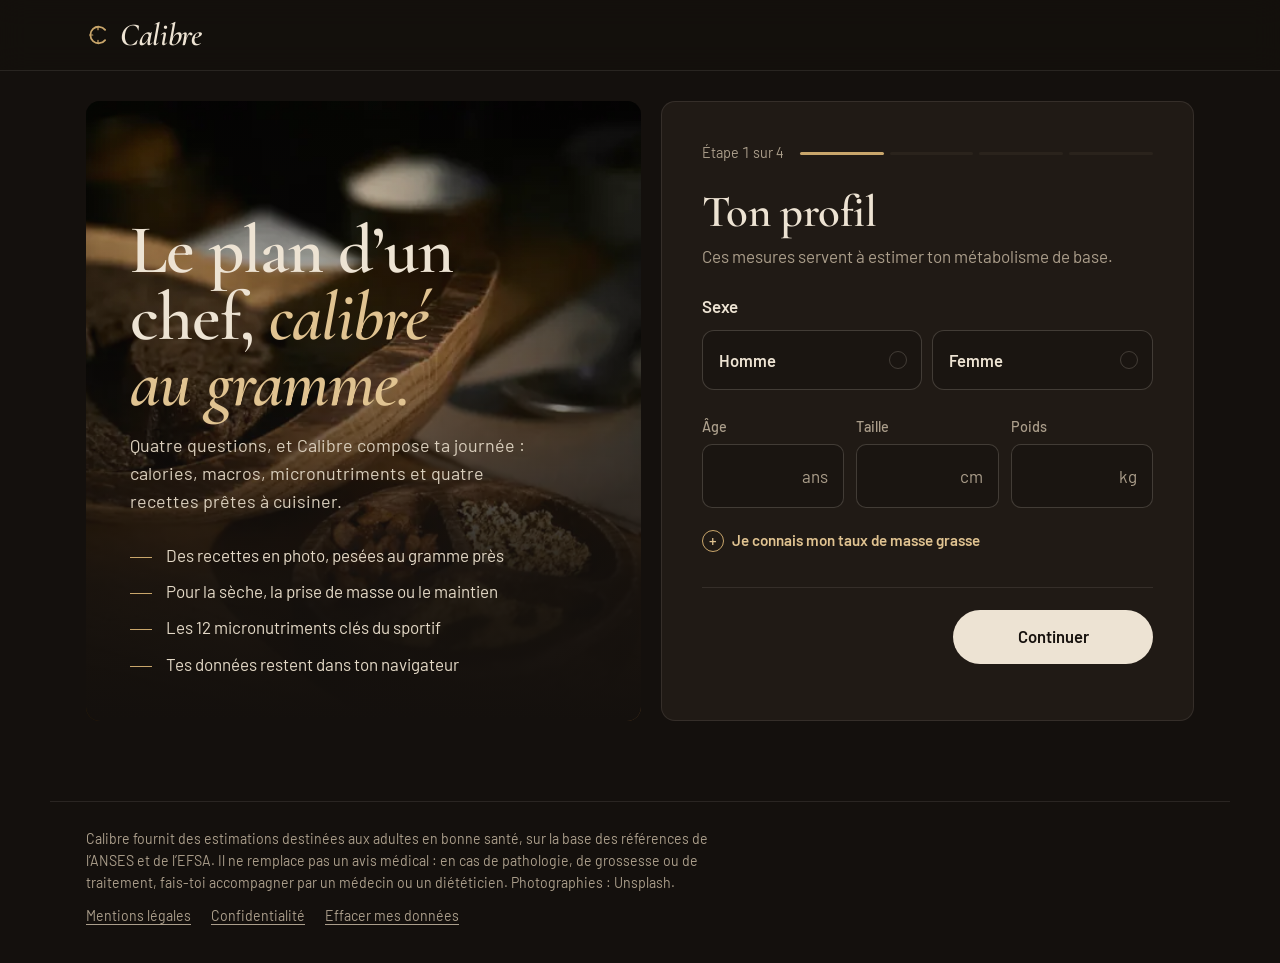
==== commit da98b3b3: "Refonte « Carte du chef » : vraies photos, recettes et onglet Contact - Nouvelle identité : fond exp" ====
--- a/index.html
+++ b/index.html
@@ -3,9 +3,9 @@
 <head>
 <meta charset="utf-8">
 <meta name="viewport" content="width=device-width, initial-scale=1, viewport-fit=cover">
-<title>Calibre, ton plan nutrition sur mesure</title>
-<meta name="description" content="Calories, macronutriments au gramme près, micronutriments et menu du jour, calculés selon ton profil et ton objectif.">
-<meta name="theme-color" content="#0B0B0C">
+<title>Calibre, le plan d’un chef calibré au gramme</title>
+<meta name="description" content="Calories, macros au gramme près, quatre recettes du jour en photo, micronutriments et liste de courses, calculés en une minute selon ton profil et ton objectif.">
+<meta name="theme-color" content="#14100D">
 <link rel="icon" href="favicon.svg" type="image/svg+xml">
 <link rel="apple-touch-icon" href="apple-touch-icon.png">
 <link rel="manifest" href="manifest.webmanifest">
@@ -14,13 +14,14 @@
 <meta property="og:type" content="website">
 <meta property="og:locale" content="fr_FR">
 <meta property="og:site_name" content="Calibre">
-<meta property="og:title" content="Calibre, ton plan nutrition sur mesure">
-<meta property="og:description" content="Calories, macros au gramme près, menu du jour et liste de courses, calculés en une minute selon ton profil et ton objectif.">
-<meta property="og:image" content="https://ylanmartingorsse-beep.github.io/Calibre/og-image.png">
+<meta property="og:title" content="Calibre, le plan d’un chef calibré au gramme">
+<meta property="og:description" content="Calories, macros au gramme près et quatre recettes du jour en photo, calculés en une minute selon ton profil et ton objectif.">
+<meta property="og:image" content="https://ylanmartingorsse-beep.github.io/Calibre/og-image.jpg">
 <meta property="og:image:width" content="1200">
 <meta property="og:image:height" content="630">
-<meta property="og:image:alt" content="Calibre : jauge des macros d’un plan à 2 260 kcal par jour">
+<meta property="og:image:alt" content="Calibre : une assiette de pâtes au bœuf et un plan à 2 260 kcal par jour">
 <meta name="twitter:card" content="summary_large_image">
+<link rel="preload" href="fonts/cormorant-600.woff2" as="font" type="font/woff2" crossorigin>
 <link rel="preload" href="fonts/barlow-400.woff2" as="font" type="font/woff2" crossorigin>
 <link rel="preload" href="fonts/barlow-condensed-700.woff2" as="font" type="font/woff2" crossorigin>
 <link rel="stylesheet" href="fonts/fonts.css">
@@ -31,114 +32,113 @@
   color-scheme:dark;
   box-sizing:border-box;
   padding-top:env(safe-area-inset-top,0px);
-  padding-bottom:env(safe-area-inset-bottom,0px);
-  --bg:#0B0B0C; --surface:#151517; --text:#F4F4F5; --ink:#C6FF3D; --on-ink:#0B0B0C;
-  --muted:#A1A1AA; --line:#2A2A2F; --soft:#232327; --sel:rgba(198,255,61,.08); --tile:#1C1C1F;
-  --p:#6E8BFF; --g:#FFB020; --l:#2FD4A0; --water:#5AB8FF; --warn:#FF7A45;
-  --band:#151517; --band-ink:#F4F4F5; --band-muted:#A1A1AA; --band-soft:rgba(255,255,255,.06); --band-line:#2A2A2F;
-  --p-on:#6E8BFF; --g-on:#FFB020; --l-on:#2FD4A0; --mint:#C6FF3D;
-  --glow:radial-gradient(90% 80% at 100% 0%,rgba(198,255,61,.13),transparent 60%);
-  --seg:repeating-linear-gradient(90deg,#000 0 10px,transparent 10px 13px);
-  --top-bg:rgba(11,11,12,.82);
-  --shadow:0 0 0 1px var(--line);
+  --bg:#14100D; --bg2:#1A1511; --surface:#201A15; --surface2:#2A231C;
+  --line:rgba(237,227,211,.10); --line2:rgba(237,227,211,.19);
+  --text:#EDE3D3; --muted:#AB9E8B; --faint:#837764;
+  --brass:#C9A66B; --brass2:#E0C391; --brass-soft:rgba(201,166,107,.13);
+  --ivory:#EDE3D3; --on-ivory:#17120E;
+  --p:#DB7563; --g:#E6B24D; --l:#AFBE62; --water:#8DBBDD; --warn:#E8946A;
+  --top-bg:rgba(20,16,13,.88);
+  --serif:"Cormorant Garamond",Garamond,"Times New Roman",serif;
   --cond:"Barlow Condensed","Arial Narrow","Roboto Condensed",sans-serif;
-  --emoji:"Apple Color Emoji","Segoe UI Emoji","Noto Color Emoji",sans-serif;
-}
-html{background:var(--bg);scroll-padding-top:calc(env(safe-area-inset-top,0px) + 80px);-webkit-text-size-adjust:100%}
-body{margin:0;background:var(--bg);color:var(--text);font-family:"Barlow",system-ui,-apple-system,"Segoe UI",Roboto,Helvetica,Arial,sans-serif;font-size:1.0625rem;line-height:1.5}
+  --sans:"Barlow",system-ui,-apple-system,"Segoe UI",Roboto,Helvetica,Arial,sans-serif;
+}
+html{background:var(--bg);-webkit-text-size-adjust:100%;scroll-padding-top:calc(env(safe-area-inset-top,0px) + 80px)}
+h1,h2,h3,h4,.tname,.tcourse,.course span,.foods b,.micro .nm b,.mgroup{font-variant-numeric:lining-nums}
+body{margin:0;background:var(--bg);color:var(--text);font-family:var(--sans);font-size:1.0625rem;line-height:1.55;-webkit-font-smoothing:antialiased}
+img{display:block;max-width:100%}
 svg{max-width:100%}
 button{font:inherit;color:inherit}
-:focus-visible{outline:2px solid var(--ink);outline-offset:2px}
+a{color:var(--brass2);text-underline-offset:3px}
+:focus-visible{outline:2px solid var(--brass2);outline-offset:2px}
 .sr{position:absolute;width:1px;height:1px;overflow:hidden;clip:rect(0 0 0 0);white-space:nowrap}
-.wrap{max-width:1160px;margin:0 auto;padding:0 clamp(16px,4vw,36px)}
-.emo{font-family:var(--emoji);line-height:1}
-/* Typo sport : titres en capitales condensées, étiquettes espacées */
-.land-copy h1,.wz-step h2,.plan-title,.vhead h2,.shop-h,.box h3,.nojs h2{text-transform:uppercase;font-weight:800;letter-spacing:.01em}
-.kick,.stat .sl,.qlbl,.num label,.mgroup,.wz-count{font-family:var(--cond);font-weight:700;font-size:.86rem;letter-spacing:.13em;text-transform:uppercase;color:var(--muted)}
+.wrap{max-width:1180px;margin:0 auto;padding:0 clamp(16px,4vw,36px)}
+.num-font{font-family:var(--cond);font-variant-numeric:tabular-nums}
 
 /* Boutons */
-.btn{display:inline-flex;align-items:center;justify-content:center;gap:10px;height:54px;padding:0 26px;border:0;border-radius:14px;background:var(--ink);color:var(--on-ink);font-family:var(--cond);font-weight:800;font-size:1.2rem;letter-spacing:.08em;text-transform:uppercase;cursor:pointer;transition:transform .12s,box-shadow .2s}
-.btn:hover{box-shadow:0 0 0 4px rgba(198,255,61,.16),0 10px 30px -10px rgba(198,255,61,.45)}
+.btn{display:inline-flex;align-items:center;justify-content:center;gap:10px;height:54px;padding:0 28px;border:0;border-radius:999px;background:var(--ivory);color:var(--on-ivory);font-weight:600;font-size:1.04rem;text-decoration:none;cursor:pointer;transition:transform .12s,background .15s}
+.btn:hover{background:#fff}
 .btn:active{transform:scale(.98)}
 .btn svg{width:18px;height:18px}
-.btn-ghost{display:inline-flex;align-items:center;justify-content:center;height:54px;padding:0 20px;border:1.5px solid var(--line);border-radius:14px;background:transparent;font-weight:600;cursor:pointer}
-.btn-ghost.sm{border-radius:999px}
-.btn-ghost:hover{border-color:var(--muted)}
-.btn-ghost.sm{height:38px;padding:0 14px;font-size:.92rem;gap:6px}
+.btn-ghost{display:inline-flex;align-items:center;justify-content:center;gap:8px;height:54px;padding:0 22px;border:1px solid var(--line2);border-radius:999px;background:transparent;font-weight:600;font-size:1.04rem;color:var(--text);text-decoration:none;cursor:pointer}
+.btn-ghost:hover{border-color:var(--brass)}
+.btn-ghost svg{width:17px;height:17px}
+.btn-ghost.sm{height:38px;padding:0 15px;font-size:.92rem;gap:6px}
 .btn-ghost.sm svg{width:15px;height:15px}
 
 /* ---------- En-tête ---------- */
 .top{position:sticky;top:env(safe-area-inset-top,0px);z-index:30;background:var(--top-bg);-webkit-backdrop-filter:blur(14px);backdrop-filter:blur(14px);border-bottom:1px solid var(--line)}
-.top-in{display:flex;align-items:center;gap:20px;height:68px}
-.brand{display:flex;align-items:center;gap:9px;font-family:var(--cond);font-weight:800;font-size:1.6rem;letter-spacing:.07em;text-transform:uppercase;line-height:1;color:var(--text);text-decoration:none;flex:none}
-.nav{display:flex;gap:2px;margin:0 auto;padding:4px;border-radius:14px;background:var(--soft)}
-.navbtn{display:flex;align-items:center;gap:8px;height:40px;padding:0 15px;border:0;border-radius:10px;background:none;color:var(--muted);font-weight:600;font-size:.97rem;cursor:pointer;white-space:nowrap}
-.navbtn svg{width:19px;height:19px;flex:none}
+.top-in{display:flex;align-items:center;gap:20px;height:70px}
+.brand{display:flex;align-items:center;gap:10px;font-family:var(--serif);font-style:italic;font-weight:600;font-size:2rem;line-height:1;color:var(--text);text-decoration:none;flex:none;letter-spacing:-.01em}
+.brand svg{width:24px;height:24px;flex:none}
+.nav{display:flex;gap:4px;margin:0 auto}
+.navbtn{position:relative;display:flex;align-items:center;gap:8px;height:42px;padding:0 13px;border:0;background:none;color:var(--muted);font-weight:500;font-size:.98rem;cursor:pointer;white-space:nowrap}
+.navbtn svg{width:18px;height:18px;flex:none;display:none}
 .navbtn:hover{color:var(--text)}
-.navbtn[aria-selected="true"]{background:var(--ink);color:var(--on-ink)}
-.who{display:flex;align-items:center;gap:10px;min-width:0;margin-left:auto}
+.navbtn[aria-selected="true"]{color:var(--text)}
+.navbtn[aria-selected="true"]::after{content:"";position:absolute;left:13px;right:13px;bottom:2px;height:2px;background:var(--brass);border-radius:1px}
+.navbtn .short{display:none}
+.who{display:flex;align-items:center;gap:12px;min-width:0;margin-left:auto}
 .nav:not([hidden]) + .who{margin-left:0}
 .who-txt{color:var(--muted);font-size:.93rem;white-space:nowrap}
-@media (max-width:1060px){.who-txt{display:none}}
-@media (max-width:720px){
+@media (max-width:1100px){.who-txt{display:none}}
+@media (max-width:760px){
   .top{position:static;-webkit-backdrop-filter:none;backdrop-filter:none;background:var(--bg)}
-  .top-in{height:60px}
-  .nav{position:fixed;z-index:40;left:0;right:0;bottom:0;margin:0;border-radius:0;padding:6px 6px calc(6px + env(safe-area-inset-bottom,0px));background:#111113;box-shadow:0 -1px 0 var(--line);justify-content:space-around}
-  .navbtn{flex:1;flex-direction:column;gap:3px;height:56px;padding:0 4px;font-size:.7rem;letter-spacing:.06em;text-transform:uppercase;justify-content:center}
-  .navbtn[aria-selected="true"]{box-shadow:none;background:var(--sel);color:var(--ink)}
-  .navbtn[aria-selected="true"] svg{filter:drop-shadow(0 0 6px rgba(198,255,61,.55))}
+  .top-in{height:62px}
+  .brand{font-size:1.8rem}
+  .nav{position:fixed;z-index:40;left:0;right:0;bottom:0;margin:0;gap:0;padding:6px 4px calc(6px + env(safe-area-inset-bottom,0px));background:rgba(26,21,17,.97);box-shadow:0 -1px 0 var(--line);justify-content:space-around}
+  .navbtn{flex:1;flex-direction:column;gap:4px;height:56px;padding:0 2px;font-size:.72rem;justify-content:center}
+  .navbtn svg{display:block}
+  .navbtn .long{display:none}
+  .navbtn .short{display:inline}
+  .navbtn[aria-selected="true"]{color:var(--brass2)}
+  .navbtn[aria-selected="true"]::after{left:30%;right:30%;top:0;bottom:auto}
+  body.has-nav{padding-bottom:calc(76px + env(safe-area-inset-bottom,0px))}
 }
 
 /* ---------- Accueil et parcours guidé ---------- */
-.landing{padding:clamp(14px,3vw,32px) 0 0}
-.land-grid{display:grid;grid-template-columns:minmax(0,.95fr) minmax(0,1.05fr);gap:22px;align-items:stretch}
+.landing{padding:clamp(14px,3vw,30px) 0 0}
+.land-grid{display:grid;grid-template-columns:minmax(0,1.02fr) minmax(0,.98fr);gap:20px;align-items:stretch}
 .land-grid.editing{grid-template-columns:minmax(0,720px);justify-content:center}
-.land-grid.editing .land-copy{display:none}
-@media (max-width:940px){.land-grid{grid-template-columns:1fr}}
-.land-copy{position:relative;overflow:hidden;background:var(--glow),var(--band);box-shadow:inset 0 0 0 1px var(--line);color:var(--band-ink);border-radius:28px;padding:clamp(26px,4vw,46px) clamp(24px,4vw,46px) clamp(46px,5vw,64px);display:flex;flex-direction:column}
-.land-copy h1{font-family:var(--cond);font-size:clamp(2.6rem,5.2vw,4.3rem);line-height:.94;margin:0 0 16px;letter-spacing:-.005em;max-width:12ch}
-.land-copy > p{color:var(--band-muted);font-size:1.1rem;margin:0;max-width:40ch}
-.promise{list-style:none;padding:0;margin:28px 0 0;display:grid;gap:14px}
-.promise li{display:flex;gap:14px;align-items:center;font-weight:500}
-.promise .pi{display:flex;align-items:center;justify-content:center;width:38px;height:38px;border-radius:12px;background:var(--band-soft);font-size:1.15rem;flex:none}
-.preview{margin-top:auto;padding-top:34px}
-.pv{display:flex;align-items:center;gap:20px;padding:18px 20px;border-radius:22px;background:var(--band-soft);box-shadow:inset 0 0 0 1px var(--band-line)}
-.pv svg{width:96px;height:96px;flex:none;transform:rotate(-90deg);-webkit-mask:repeating-conic-gradient(#000 0 7.2deg,transparent 7.2deg 9deg);mask:repeating-conic-gradient(#000 0 7.2deg,transparent 7.2deg 9deg)}
-.pv-k{font-family:var(--cond);font-weight:800;font-size:2.3rem;line-height:1}
-.pv-k small{font-family:"Barlow",sans-serif;font-size:.9rem;font-weight:500;color:var(--band-muted);margin-left:4px}
-.pv-m{display:flex;flex-wrap:wrap;gap:6px;margin-top:10px}
-.pv-m span{display:inline-flex;align-items:center;gap:6px;padding:4px 9px;border-radius:8px;background:rgba(255,255,255,.07);font-size:.84rem;font-weight:600}
-.pv-m i{width:8px;height:8px;border-radius:2px}
-.pv-l{display:block;font-size:.8rem;color:var(--band-muted);margin-bottom:4px}
-@media (max-width:940px){.preview{display:none}.land-copy{padding-bottom:44px}.promise{grid-template-columns:repeat(2,minmax(0,1fr));gap:10px 14px}.promise li{font-size:.93rem;align-items:flex-start}.promise .pi{width:32px;height:32px;font-size:1rem}}
-@media (max-width:440px){.promise{grid-template-columns:1fr}}
-.gauge{display:block;height:12px;margin-top:26px;border-radius:2px;background:linear-gradient(90deg,var(--ink) 0 62%,var(--soft) 62%);-webkit-mask:var(--seg);mask:var(--seg)}
-
-.card{background:var(--surface);border-radius:28px;padding:clamp(22px,4vw,40px);box-shadow:var(--shadow)}
+.land-grid.editing .land-photo{display:none}
+@media (max-width:960px){.land-grid{grid-template-columns:1fr}}
+.land-photo{position:relative;overflow:hidden;border-radius:14px;min-height:620px;background:#0d0a08;display:flex;flex-direction:column;justify-content:flex-end;isolation:isolate}
+.land-photo > img{position:absolute;inset:0;width:100%;height:100%;object-fit:cover;z-index:-2}
+.land-photo::before{content:"";position:absolute;inset:0;z-index:-1;background:linear-gradient(180deg,rgba(20,16,13,.15) 0%,rgba(20,16,13,.35) 35%,rgba(20,16,13,.93) 78%,var(--bg) 100%)}
+.land-copy{padding:clamp(24px,4vw,44px)}
+.land-copy h1{font-family:var(--serif);font-weight:600;font-size:clamp(2.8rem,5.4vw,4.5rem);line-height:.96;letter-spacing:-.015em;margin:0 0 16px;max-width:11ch}
+.land-copy h1 em{font-style:italic;font-weight:600;color:var(--brass2)}
+.land-copy > p{color:#D9CEBC;font-size:1.12rem;margin:0;max-width:42ch}
+.promise{list-style:none;padding:0;margin:26px 0 0;display:grid;gap:10px}
+.promise li{display:flex;gap:14px;align-items:baseline;color:#E3D8C6}
+.promise li::before{content:"";flex:none;width:22px;height:1px;background:var(--brass);transform:translateY(-4px)}
+@media (max-width:960px){.land-photo{min-height:430px}.promise{display:none}}
+
+.card{background:var(--surface);border:1px solid var(--line);border-radius:14px;padding:clamp(22px,4vw,40px)}
 .wz-head{display:flex;align-items:center;gap:16px;margin-bottom:26px}
 .wz-count{margin:0;font-size:.9rem;color:var(--muted);white-space:nowrap;font-variant-numeric:tabular-nums}
 .wz-prog{display:grid;grid-template-columns:repeat(4,1fr);gap:6px;flex:1}
-.wz-prog i{height:6px;border-radius:2px;background:var(--soft);transition:background .3s}
-.wz-prog i.on{background:var(--ink)}
-.wz-step h2{font-family:var(--cond);font-size:clamp(2rem,4.5vw,2.6rem);line-height:1;margin:0 0 8px;outline:none}
+.wz-prog i{height:3px;border-radius:2px;background:var(--surface2);transition:background .3s}
+.wz-prog i.on{background:var(--brass)}
+.wz-step h2{font-family:var(--serif);font-weight:600;font-size:clamp(2.2rem,4.5vw,2.8rem);line-height:1;margin:0 0 8px;outline:none;letter-spacing:-.01em}
 .wz-step .hint{color:var(--muted);margin:0 0 24px}
 .q{margin-bottom:26px}
 .q:last-child{margin-bottom:0}
-.qlbl{display:block;margin-bottom:10px}
+.qlbl{display:block;font-weight:600;margin-bottom:10px}
 .err{color:var(--warn);font-size:.88rem;margin:6px 0 0}
 .err:empty{display:none}
 .nums{display:grid;grid-template-columns:repeat(3,minmax(0,1fr));gap:12px}
 @media (max-width:520px){.nums{grid-template-columns:repeat(2,minmax(0,1fr))}.nums .num:first-child{grid-column:1/-1}}
-.num label{display:block;margin-bottom:6px}
+.num label{display:block;font-size:.9rem;color:var(--muted);margin-bottom:6px;font-weight:500}
 .numbox{position:relative}
-.numbox input{width:100%;height:64px;padding:0 50px 0 16px;border:1.5px solid var(--line);border-radius:14px;background:var(--tile);color:var(--text);font-family:var(--cond);font-weight:700;font-size:1.9rem;font-variant-numeric:tabular-nums}
-.numbox input:focus-visible{outline:none;border-color:var(--ink);background:var(--surface)}
+.numbox input{width:100%;height:64px;padding:0 50px 0 16px;border:1px solid var(--line2);border-radius:10px;background:var(--bg2);color:var(--text);font-family:var(--cond);font-weight:700;font-size:1.95rem;font-variant-numeric:tabular-nums}
+.numbox input:focus-visible{outline:none;border-color:var(--brass)}
 .numbox input[aria-invalid="true"]{border-color:var(--warn)}
 .numbox span{position:absolute;right:16px;top:50%;transform:translateY(-50%);color:var(--muted);pointer-events:none}
 .more{margin-top:18px}
-.more summary{cursor:pointer;color:var(--ink);font-weight:600;font-size:.95rem;list-style:none;display:inline-flex;align-items:center;gap:8px}
+.more summary{cursor:pointer;color:var(--brass2);font-weight:600;font-size:.95rem;list-style:none;display:inline-flex;align-items:center;gap:8px}
 .more summary::-webkit-details-marker{display:none}
-.more summary::before{content:"+";display:inline-flex;align-items:center;justify-content:center;width:22px;height:22px;border-radius:7px;background:var(--sel)}
+.more summary::before{content:"+";display:inline-flex;align-items:center;justify-content:center;width:22px;height:22px;border-radius:50%;border:1px solid var(--brass);font-weight:500}
 .more[open] summary::before{content:"−"}
 .more .numbox{max-width:220px;margin-top:12px}
 .more p{color:var(--muted);font-size:.9rem;margin:8px 0 0;max-width:52ch}
@@ -150,236 +150,283 @@
 @media (max-width:620px){.tiles.c3{grid-template-columns:1fr}.tiles.c4{grid-template-columns:repeat(2,minmax(0,1fr))}}
 .tile{position:relative;display:block;cursor:pointer}
 .tile input{position:absolute;opacity:0;inset:0;width:100%;height:100%;margin:0;cursor:pointer}
-.tb{position:relative;display:flex;flex-direction:column;gap:3px;height:100%;padding:16px 16px 15px;border:1.5px solid var(--line);border-radius:18px;background:var(--surface);transition:border-color .15s,background .15s}
-.tb .ti{display:flex;align-items:center;justify-content:center;width:42px;height:42px;border-radius:13px;background:var(--tile);font-size:1.35rem;margin-bottom:10px;transition:background .15s}
-.tb b{font-family:var(--cond);font-weight:800;font-size:1.3rem;line-height:1.1;letter-spacing:.03em;text-transform:uppercase}
+.tb{position:relative;display:flex;flex-direction:column;gap:3px;height:100%;padding:16px 16px 15px;border:1px solid var(--line2);border-radius:12px;background:var(--bg2);transition:border-color .15s,background .15s}
+.tb .ti{display:flex;align-items:center;justify-content:center;width:40px;height:40px;border-radius:50%;border:1px solid var(--line2);color:var(--brass);margin-bottom:10px}
+.tb .ti svg{width:21px;height:21px}
+.tb b{font-weight:600;font-size:1.04rem;line-height:1.25}
 .tb small{color:var(--muted);font-size:.87rem;line-height:1.35}
-.tb::after{content:"";position:absolute;top:13px;right:13px;width:20px;height:20px;border-radius:50%;border:1.5px solid var(--line);transition:all .15s}
-.tile:hover .tb{border-color:var(--muted)}
-.tile input:checked + .tb{border-color:var(--ink);background:linear-gradient(160deg,rgba(198,255,61,.13),var(--surface) 65%)}
-.tile input:checked + .tb .ti{background:var(--surface)}
-.tile input:checked + .tb::after{border-color:var(--ink);background:var(--ink) url("data:image/svg+xml,%3Csvg xmlns='http://www.w3.org/2000/svg' viewBox='0 0 16 16'%3E%3Cpath d='M4 8.5l2.5 2.5L12 5.5' fill='none' stroke='%230B0B0C' stroke-width='2.4' stroke-linecap='round' stroke-linejoin='round'/%3E%3C/svg%3E") center/12px no-repeat}
-.tile input:focus-visible + .tb{outline:2px solid var(--p);outline-offset:2px}
-.tiles.row .tb{flex-direction:row;align-items:center;gap:12px;min-height:66px;padding-right:44px}
-.tiles.row .tb .ti{margin:0}
-.tiles.row .tb::after{top:50%;margin-top:-10px}
+.tb::after{content:"";position:absolute;top:14px;right:14px;width:18px;height:18px;border-radius:50%;border:1px solid var(--line2);transition:all .15s}
+.tile:hover .tb{border-color:var(--faint)}
+.tile input:checked + .tb{border-color:var(--brass);background:linear-gradient(160deg,var(--brass-soft),transparent 70%),var(--bg2)}
+.tile input:checked + .tb .ti{border-color:var(--brass)}
+.tile input:checked + .tb::after{border-color:var(--brass);background:var(--brass) url("data:image/svg+xml,%3Csvg xmlns='http://www.w3.org/2000/svg' viewBox='0 0 16 16'%3E%3Cpath d='M4 8.5l2.5 2.5L12 5.5' fill='none' stroke='%2317120E' stroke-width='2' stroke-linecap='round' stroke-linejoin='round'/%3E%3C/svg%3E") center/12px no-repeat}
+.tile input:focus-visible + .tb{outline:2px solid var(--brass2);outline-offset:2px}
+.tiles.row .tb{flex-direction:row;align-items:center;min-height:60px;padding-right:44px}
+.tiles.row .tb::after{top:50%;margin-top:-9px}
 
 .chips{display:flex;flex-wrap:wrap;gap:8px}
 .chip{position:relative;cursor:pointer}
 .chip input{position:absolute;opacity:0;inset:0;margin:0;width:100%;height:100%;cursor:pointer}
-.chip > span{display:flex;flex-direction:column;justify-content:center;min-height:46px;height:100%;padding:8px 16px;border:1.5px solid var(--line);border-radius:12px;background:var(--surface);font-family:var(--cond);font-weight:700;font-size:1.1rem;letter-spacing:.04em;text-transform:uppercase;line-height:1.15;transition:all .15s}
-.chip small{font-family:"Barlow",sans-serif;font-weight:400;letter-spacing:0;text-transform:none;color:var(--muted);font-size:.82rem;margin-top:2px}
-.chip:hover > span{border-color:var(--muted)}
-.chip input:checked + span{border-color:var(--ink);background:var(--ink);color:var(--on-ink)}
-.chip input:checked + span small{color:inherit;opacity:.8}
-.chip input:focus-visible + span{outline:2px solid var(--p);outline-offset:2px}
+.chip > span{display:flex;flex-direction:column;justify-content:center;min-height:46px;height:100%;padding:8px 18px;border:1px solid var(--line2);border-radius:999px;background:var(--bg2);font-weight:600;font-size:.97rem;line-height:1.2;transition:all .15s}
+.chip small{font-weight:400;color:var(--muted);font-size:.82rem;margin-top:2px}
+.chip:hover > span{border-color:var(--faint)}
+.chip input:checked + span{border-color:var(--ivory);background:var(--ivory);color:var(--on-ivory)}
+.chip input:checked + span small{color:inherit;opacity:.75}
+.chip input:focus-visible + span{outline:2px solid var(--brass2);outline-offset:2px}
 .chips.wide{display:grid;grid-template-columns:repeat(3,minmax(0,1fr))}
+.chips.wide > .chip > span{border-radius:12px}
 @media (max-width:520px){.chips.wide{grid-template-columns:1fr}}
 
-.stepper{display:inline-flex;align-items:center;gap:6px;padding:6px;border-radius:16px;background:var(--tile);border:1.5px solid var(--line)}
-.stepper button{width:48px;height:48px;border:0;border-radius:11px;background:var(--surface);font-size:1.6rem;line-height:1;cursor:pointer;box-shadow:0 0 0 1px var(--line)}
+.stepper{display:inline-flex;align-items:center;gap:6px;padding:6px;border-radius:999px;background:var(--bg2);border:1px solid var(--line2)}
+.stepper button{width:46px;height:46px;border:1px solid var(--line2);border-radius:50%;background:var(--surface);font-size:1.5rem;line-height:1;cursor:pointer}
 .stepper button:disabled{opacity:.35;cursor:default}
-.stepper output{min-width:64px;text-align:center;font-family:var(--cond);font-weight:700;font-size:2.2rem;font-variant-numeric:tabular-nums;line-height:1}
+.stepper output{min-width:58px;text-align:center;font-family:var(--cond);font-weight:700;font-size:2.2rem;font-variant-numeric:tabular-nums;line-height:1}
 .stepper-note{display:inline-block;margin-left:14px;color:var(--muted)}
 .wz-nav{display:flex;justify-content:space-between;gap:12px;margin-top:34px;padding-top:22px;border-top:1px solid var(--line)}
-.wz-nav .btn{margin-left:auto;min-width:190px}
-@media (max-width:520px){.wz-nav .btn{flex:1;min-width:0;padding:0 14px;font-size:1.08rem;letter-spacing:.05em;white-space:nowrap}}
+.wz-nav .btn{margin-left:auto;min-width:200px}
+@media (max-width:520px){.wz-nav .btn{flex:1;min-width:0;padding:0 16px}}
+.nojs{max-width:640px;margin:40px auto;padding:28px;border:1px solid var(--line);border-radius:14px;background:var(--surface)}
+.nojs h2{font-family:var(--serif);font-size:2rem;margin:0 0 8px}
 
 /* ---------- Synthèse ---------- */
-.hero{position:relative;overflow:hidden;background:radial-gradient(60% 90% at 90% 0%,rgba(198,255,61,.11),transparent 62%),var(--bg);border-bottom:1px solid var(--line);color:var(--band-ink);padding:clamp(30px,5vw,56px) 0 clamp(52px,6vw,76px)}
-.plan-title{font-family:var(--cond);font-size:clamp(2.2rem,5vw,3.6rem);line-height:.98;margin:0 0 10px;max-width:20ch;letter-spacing:-.005em}
-.plan-sub{color:var(--band-muted);margin:0 0 clamp(26px,4vw,40px);max-width:64ch}
-.hero-grid{display:grid;grid-template-columns:auto minmax(0,1fr);gap:clamp(28px,6vw,88px);align-items:center}
+.hero{position:relative;overflow:hidden;isolation:isolate;padding:clamp(34px,5vw,64px) 0 clamp(40px,5vw,64px);border-bottom:1px solid var(--line)}
+.hero > img{position:absolute;inset:0;width:100%;height:100%;object-fit:cover;z-index:-2;opacity:.8}
+.hero::before{content:"";position:absolute;inset:0;z-index:-1;background:linear-gradient(90deg,var(--bg) 0%,rgba(20,16,13,.9) 42%,rgba(20,16,13,.5) 100%),linear-gradient(0deg,var(--bg) 0%,transparent 40%)}
+@media (max-width:760px){.hero::before{background:linear-gradient(180deg,rgba(20,16,13,.78) 0%,rgba(20,16,13,.95) 50%,var(--bg) 100%)}}
+.plan-kicker{font-family:var(--serif);font-style:italic;font-weight:500;font-size:1.3rem;color:var(--brass2);margin:0 0 6px}
+.plan-title{font-family:var(--serif);font-weight:600;font-size:clamp(2.3rem,5vw,3.8rem);line-height:.98;margin:0 0 12px;max-width:19ch;letter-spacing:-.015em}
+.plan-sub{color:var(--muted);margin:0 0 clamp(28px,4vw,44px);max-width:64ch}
+.hero-grid{display:grid;grid-template-columns:auto minmax(0,1fr);gap:clamp(30px,6vw,90px);align-items:center}
 @media (max-width:760px){.hero-grid{grid-template-columns:1fr;justify-items:center}}
-.ring-wrap{position:relative;width:min(290px,72vw);aspect-ratio:1}
-.ring{width:100%;height:100%;transform:rotate(-90deg);display:block;-webkit-mask:repeating-conic-gradient(#000 0 7.2deg,transparent 7.2deg 9deg);mask:repeating-conic-gradient(#000 0 7.2deg,transparent 7.2deg 9deg)}
-.ring circle{fill:none;stroke-width:17}
-.ring .track{stroke:var(--soft)}
-.ring .arc{stroke-linecap:butt;transition:stroke-dasharray 1s cubic-bezier(.2,.7,.2,1),stroke-dashoffset 1s cubic-bezier(.2,.7,.2,1)}
-.ring .arc.p{stroke:var(--p-on)}.ring .arc.g{stroke:var(--g-on)}.ring .arc.l{stroke:var(--l-on)}
+.ring-wrap{position:relative;width:min(290px,74vw);aspect-ratio:1}
+.ring{width:100%;height:100%;transform:rotate(-90deg);display:block}
+.ring circle{fill:none;stroke-width:9}
+.ring .track{stroke:rgba(237,227,211,.08)}
+.ring .arc{stroke-linecap:round;transition:stroke-dasharray 1.1s cubic-bezier(.2,.7,.2,1),stroke-dashoffset 1.1s cubic-bezier(.2,.7,.2,1)}
+.ring .arc.p{stroke:var(--p)}.ring .arc.g{stroke:var(--g)}.ring .arc.l{stroke:var(--l)}
 .ring-center{position:absolute;inset:0;display:flex;flex-direction:column;align-items:center;justify-content:center;text-align:center}
-.ring-center .big{font-family:var(--cond);font-weight:800;font-size:clamp(3.4rem,8vw,4.7rem);line-height:.88;font-variant-numeric:tabular-nums;letter-spacing:-.01em}
-.ring-center small{font-family:var(--cond);font-weight:700;letter-spacing:.14em;text-transform:uppercase;color:var(--band-muted);font-size:.9rem;margin-top:10px}
-.macros{width:100%;display:grid;gap:24px}
-.mrow .mtop{display:flex;justify-content:space-between;align-items:center;gap:12px}
-.mname{display:flex;align-items:center;gap:12px;font-family:var(--cond);font-weight:700;font-size:1.02rem;letter-spacing:.12em;text-transform:uppercase;color:var(--muted)}
-.mname .me{display:flex;align-items:center;justify-content:center;width:38px;height:38px;border-radius:12px;background:var(--band-soft);font-size:1.2rem}
-.mval{font-family:var(--cond);font-weight:800;font-size:2.6rem;line-height:1;font-variant-numeric:tabular-nums}
-.mval small{font-weight:700;font-size:1.05rem;color:var(--band-muted);margin-left:3px}
-.mtrack{height:12px;border-radius:2px;background:var(--soft);margin:12px 0 8px;overflow:hidden;-webkit-mask:var(--seg);mask:var(--seg)}
-.mtrack i{display:block;height:100%;width:0;transition:width 1s cubic-bezier(.2,.7,.2,1)}
-.mrow.p .mtrack i{background:var(--p-on)}.mrow.g .mtrack i{background:var(--g-on)}.mrow.l .mtrack i{background:var(--l-on)}
-.msub{margin:0;color:var(--band-muted);font-size:.9rem}
-
-.below{padding-top:clamp(24px,4vw,40px)}
+.ring-center .big{font-family:var(--cond);font-weight:700;font-size:clamp(3.6rem,8vw,4.9rem);line-height:.86;font-variant-numeric:tabular-nums;letter-spacing:-.01em}
+.ring-center small{font-family:var(--serif);font-style:italic;font-weight:500;font-size:1.2rem;color:var(--muted);margin-top:10px}
+.macros{width:100%;display:grid;gap:26px}
+.mrow .mtop{display:flex;justify-content:space-between;align-items:baseline;gap:12px}
+.mname{display:flex;align-items:center;gap:10px;font-weight:600;font-size:1.06rem}
+.mname i{width:9px;height:9px;border-radius:50%}
+.mrow.p .mname i,.mrow.p .mtrack i{background:var(--p)}
+.mrow.g .mname i,.mrow.g .mtrack i{background:var(--g)}
+.mrow.l .mname i,.mrow.l .mtrack i{background:var(--l)}
+.mval{font-family:var(--cond);font-weight:700;font-size:2.7rem;line-height:1;font-variant-numeric:tabular-nums}
+.mval small{font-family:var(--sans);font-weight:500;font-size:1rem;color:var(--muted);margin-left:4px}
+.mtrack{height:3px;border-radius:2px;background:rgba(237,227,211,.1);margin:12px 0 8px;overflow:hidden}
+.mtrack i{display:block;height:100%;width:0;border-radius:2px;transition:width 1.1s cubic-bezier(.2,.7,.2,1)}
+.msub{margin:0;color:var(--muted);font-size:.9rem}
+
+.below{padding-top:clamp(30px,4vw,48px)}
+.sec-h{display:flex;flex-wrap:wrap;align-items:flex-end;justify-content:space-between;gap:12px 24px;margin:0 0 20px}
+.sec-h h2{font-family:var(--serif);font-weight:600;font-size:clamp(2rem,3.6vw,2.6rem);line-height:1;margin:0;letter-spacing:-.01em}
+.sec-h p{margin:6px 0 0;color:var(--muted)}
+.teaser{display:grid;grid-template-columns:repeat(4,minmax(0,1fr));gap:16px;margin-bottom:clamp(40px,5vw,60px)}
+@media (max-width:900px){.teaser{grid-template-columns:repeat(2,minmax(0,1fr))}}
+.tcard{display:flex;flex-direction:column;color:var(--text);text-decoration:none}
+.tcard .tph{overflow:hidden;border-radius:10px;aspect-ratio:4/3;background:var(--surface)}
+.tcard img{width:100%;height:100%;object-fit:cover;transition:transform .5s ease}
+.tcard:hover img{transform:scale(1.04)}
+.tcourse{font-family:var(--serif);font-style:italic;font-weight:500;color:var(--brass2);font-size:1.05rem;margin-top:12px}
+.tname{font-family:var(--serif);font-weight:600;font-size:1.32rem;line-height:1.1;margin-top:2px}
+.tk{font-family:var(--cond);font-weight:600;color:var(--muted);font-size:1.02rem;margin-top:6px;font-variant-numeric:tabular-nums}
+
 .stats{display:grid;grid-template-columns:repeat(3,minmax(0,1fr));gap:14px}
 @media (max-width:860px){.stats{grid-template-columns:repeat(2,minmax(0,1fr))}}
 @media (max-width:480px){.stats{grid-template-columns:1fr}}
-.stat{display:grid;grid-template-columns:44px minmax(0,1fr);column-gap:14px;align-items:start;background:var(--surface);border-radius:20px;padding:18px 20px;box-shadow:0 0 0 1px var(--line)}
-.stat .ic{grid-row:1/span 4;display:flex;align-items:center;justify-content:center;width:44px;height:44px;border-radius:14px;background:var(--sel);color:var(--ink)}
-.stat .ic svg{width:21px;height:21px}
-.stat .sl{font-size:.8rem}
-.stat b{font-family:var(--cond);font-weight:800;font-size:2.3rem;line-height:1.05;margin-top:2px;font-variant-numeric:tabular-nums}
+.stat{display:grid;grid-template-columns:40px minmax(0,1fr);column-gap:14px;align-items:start;background:var(--surface);border:1px solid var(--line);border-radius:12px;padding:18px 20px}
+.stat .ic{grid-row:1/span 4;display:flex;align-items:center;justify-content:center;width:40px;height:40px;border-radius:50%;border:1px solid var(--line2);color:var(--brass)}
+.stat .ic svg{width:19px;height:19px}
+.stat .sl{font-size:.9rem;color:var(--muted)}
+.stat b{font-family:var(--cond);font-weight:700;font-size:2.15rem;line-height:1.05;margin-top:2px;font-variant-numeric:tabular-nums}
 .stat small{color:var(--muted);font-size:.85rem;line-height:1.35;margin-top:3px}
 .spark{display:block;width:100%;height:52px;margin-top:10px;overflow:visible}
 .glasses{display:flex;flex-wrap:wrap;gap:4px;margin-top:10px}
-.glasses i{width:12px;height:17px;background:var(--water);clip-path:polygon(0 0,100% 0,84% 100%,16% 100%);opacity:.9}
-.glasses i.x{opacity:.28}
+.glasses i{width:11px;height:16px;background:var(--water);clip-path:polygon(0 0,100% 0,84% 100%,16% 100%);opacity:.85}
+.glasses i.x{opacity:.25}
 .fib{display:flex;gap:6px;margin-top:10px;flex-wrap:wrap}
-.fib span{display:inline-flex;align-items:center;gap:5px;padding:3px 9px;border-radius:8px;background:var(--tile);font-size:.82rem;color:var(--muted)}
-.alert{display:flex;gap:12px;margin:14px 0 0;padding:14px 16px;border-radius:16px;background:var(--surface);box-shadow:0 0 0 1px var(--line);font-size:.95rem}
-.alert .emo{font-size:1.15rem;margin-top:1px}
-.method{margin-top:14px;background:var(--surface);border-radius:20px;padding:16px 20px;box-shadow:0 0 0 1px var(--line)}
-.method summary{cursor:pointer;font-family:var(--cond);font-weight:700;font-size:1.1rem;letter-spacing:.06em;text-transform:uppercase}
-.method p{margin:10px 0 0;color:var(--muted);font-size:.94rem;line-height:1.6;max-width:78ch}
+.fib span{padding:3px 10px;border-radius:999px;border:1px solid var(--line2);font-size:.82rem;color:var(--muted)}
+.alert{display:flex;gap:12px;align-items:flex-start;margin:14px 0 0;padding:14px 16px;border-radius:10px;background:var(--surface);border:1px solid var(--line);border-left:2px solid var(--brass);font-size:.95rem}
+.alert svg{width:18px;height:18px;flex:none;color:var(--brass);margin-top:3px}
+.method{margin-top:14px;background:var(--surface);border:1px solid var(--line);border-radius:12px;padding:16px 20px}
+.method summary{cursor:pointer;font-weight:600}
+.method p{margin:10px 0 0;color:var(--muted);font-size:.94rem;line-height:1.65;max-width:78ch}
 
 /* ---------- Vues secondaires ---------- */
-.view.pad{padding-top:clamp(26px,4vw,44px)}
-.vhead{display:flex;flex-wrap:wrap;justify-content:space-between;align-items:flex-end;gap:20px;margin-bottom:28px}
-.vhead h2{font-family:var(--cond);font-size:clamp(2.2rem,4.6vw,3.2rem);line-height:1;margin:0 0 8px}
+.view.pad{padding-top:clamp(28px,4vw,48px)}
+.vhead{display:flex;flex-wrap:wrap;justify-content:space-between;align-items:flex-end;gap:20px;margin-bottom:30px}
+.vkick{font-family:var(--serif);font-style:italic;font-weight:500;font-size:1.3rem;color:var(--brass2);margin:0 0 4px}
+.vhead h2{font-family:var(--serif);font-weight:600;font-size:clamp(2.5rem,5vw,3.6rem);line-height:.98;margin:0 0 10px;letter-spacing:-.015em}
 .vhead p{margin:0;color:var(--muted);max-width:58ch}
 
-/* Menu */
-.progress{min-width:260px;flex:0 1 340px;background:var(--surface);border-radius:18px;padding:14px 16px;box-shadow:0 0 0 1px var(--line)}
+/* La carte du jour */
+.progress{min-width:260px;flex:0 1 340px;background:var(--surface);border:1px solid var(--line);border-radius:12px;padding:14px 16px}
 .progress .pt{display:flex;justify-content:space-between;font-size:.92rem;gap:10px}
-.progress .pt b{font-family:var(--cond);font-size:1.15rem}
-.progress .pt b{font-variant-numeric:tabular-nums}
-.pbar{height:12px;border-radius:2px;background:var(--soft);margin-top:10px;overflow:hidden;-webkit-mask:var(--seg);mask:var(--seg)}
-.pbar i{display:block;height:100%;width:0;background:var(--ink);transition:width .4s}
-.timeline{list-style:none;padding:0;margin:0;position:relative;--tc:62px;--tg:34px}
-@media (max-width:560px){.timeline{--tc:0px;--tg:0px}}
-.timeline::before{content:"";position:absolute;left:calc(var(--tc) + var(--tg)/2 - 1px);top:34px;bottom:46px;width:2px;background:var(--line)}
-.meal{display:grid;grid-template-columns:var(--tc) minmax(0,1fr);column-gap:var(--tg);position:relative;padding-bottom:16px}
-.meal::after{content:"";position:absolute;left:calc(var(--tc) + var(--tg)/2 - 7px);top:27px;width:14px;height:14px;border-radius:50%;background:var(--bg);border:2px solid var(--ink);transition:background .2s}
-.meal.done::after{background:var(--ink)}
-.mtime{font-family:var(--cond);font-weight:700;font-size:1.4rem;text-align:right;padding-top:20px;font-variant-numeric:tabular-nums;line-height:1}
-@media (max-width:560px){.timeline::before,.meal::after,.mtime{display:none}.meal{display:block}.mbody{padding:16px}.memo{width:46px;height:46px;font-size:1.5rem}}
-.tin{display:none}
-@media (max-width:560px){.tin{display:inline}}
-.mbody{background:var(--surface);border-radius:24px;padding:18px 20px 16px;box-shadow:0 0 0 1px var(--line);transition:opacity .2s}
-.meal.done .mbody{opacity:.6}
-.mhead{display:flex;align-items:center;gap:14px}
-.memo{display:flex;align-items:center;justify-content:center;width:52px;height:52px;border-radius:16px;background:var(--tile);font-size:1.75rem;flex:none}
-.mtitle{flex:1;min-width:0}
-.mtitle h3{margin:0;font-family:var(--cond);font-size:1.45rem;font-weight:800;letter-spacing:.03em;text-transform:uppercase;line-height:1.1}
-.mtitle > span{display:block;color:var(--muted);font-size:.9rem;font-variant-numeric:tabular-nums}
-.check{display:inline-flex;align-items:center;gap:6px;height:38px;padding:0 13px 0 11px;border-radius:11px;border:1.5px solid var(--line);background:transparent;font-weight:600;font-size:.88rem;cursor:pointer;flex:none}
+.progress .pt b{font-family:var(--cond);font-weight:600;font-size:1.1rem;font-variant-numeric:tabular-nums}
+.pbar{height:3px;border-radius:2px;background:rgba(237,227,211,.1);margin-top:10px;overflow:hidden}
+.pbar i{display:block;height:100%;width:0;background:var(--brass);transition:width .4s}
+.recipes{list-style:none;padding:0;margin:0;display:grid;gap:22px}
+.recipe{display:grid;grid-template-columns:minmax(0,.92fr) minmax(0,1.08fr);background:var(--surface);border:1px solid var(--line);border-radius:14px;overflow:hidden;transition:opacity .25s}
+.recipe:nth-child(even){grid-template-columns:minmax(0,1.08fr) minmax(0,.92fr)}
+.recipe:nth-child(even) .rphoto{order:2}
+@media (max-width:900px){.recipe,.recipe:nth-child(even){grid-template-columns:1fr}.recipe:nth-child(even) .rphoto{order:0}}
+.recipe.done{opacity:.6}
+.rphoto{margin:0;position:relative;min-height:100%;background:#0d0a08}
+.rphoto img{width:100%;height:100%;object-fit:cover;position:absolute;inset:0}
+@media (max-width:900px){.rphoto{aspect-ratio:3/2;min-height:0}}
+.rbody{padding:clamp(20px,3vw,34px)}
+.course{display:flex;justify-content:space-between;align-items:baseline;gap:12px;margin:0}
+.course span{font-family:var(--serif);font-style:italic;font-weight:500;font-size:1.25rem;color:var(--brass2)}
+.course time{font-family:var(--cond);font-weight:600;font-size:1.15rem;color:var(--muted);font-variant-numeric:tabular-nums}
+.recipe h3{font-family:var(--serif);font-weight:600;font-size:clamp(1.75rem,2.6vw,2.15rem);line-height:1.04;margin:4px 0 10px;letter-spacing:-.01em}
+.rmeta{display:flex;flex-wrap:wrap;gap:6px 18px;margin:0 0 20px;color:var(--muted);font-size:.92rem;font-variant-numeric:tabular-nums}
+.rmeta span{display:inline-flex;align-items:center;gap:6px}
+.rmeta svg{width:15px;height:15px;color:var(--brass)}
+.rbody h4{font-size:.86rem;font-weight:600;color:var(--muted);margin:0 0 6px;letter-spacing:.02em}
+.ing{list-style:none;padding:0;margin:0 0 16px}
+.ing li{display:flex;align-items:center;gap:12px;padding:7px 0;font-size:.98rem}
+.ing img{width:38px;height:38px;border-radius:50%;object-fit:cover;flex:none;border:1px solid var(--line2)}
+.lead{flex:1;min-width:16px;border-bottom:1px dotted rgba(237,227,211,.28);transform:translateY(-4px)}
+.ing b{font-family:var(--cond);font-weight:600;font-size:1.1rem;white-space:nowrap;font-variant-numeric:tabular-nums}
+.mstack{display:flex;gap:3px;height:4px;margin:4px 0 9px}
+.mstack i{display:block;height:100%;border-radius:2px;min-width:4px}
+.mstack .p{background:var(--p)}.mstack .g{background:var(--g)}.mstack .l{background:var(--l)}
+.mm{display:flex;flex-wrap:wrap;gap:4px 16px;font-size:.87rem;color:var(--muted);margin:0 0 20px;font-variant-numeric:tabular-nums}
+.d{display:inline-block;width:8px;height:8px;border-radius:50%;margin-right:6px;vertical-align:1px}
+.d.p{background:var(--p)}.d.g{background:var(--g)}.d.l{background:var(--l)}
+.steps{list-style:none;padding:0;margin:0 0 16px;counter-reset:st}
+.steps li{position:relative;padding:5px 0 5px 34px;counter-increment:st;font-size:.97rem;line-height:1.5}
+.steps li::before{content:counter(st);position:absolute;left:0;top:1px;font-family:var(--serif);font-style:italic;font-weight:600;font-size:1.45rem;color:var(--brass);line-height:1.2}
+.swap{display:flex;gap:9px;align-items:flex-start;margin:0 0 18px;padding:12px 14px;border-radius:10px;background:var(--bg2);font-size:.9rem;color:var(--muted)}
+.swap svg{width:16px;height:16px;flex:none;margin-top:3px;color:var(--brass)}
+.swap b{color:var(--text);font-weight:600}
+.check{display:inline-flex;align-items:center;gap:8px;height:44px;padding:0 18px 0 15px;border-radius:999px;border:1px solid var(--line2);background:transparent;font-weight:600;font-size:.94rem;cursor:pointer}
+.check:hover{border-color:var(--brass)}
 .check svg{width:16px;height:16px}
-.check[aria-pressed="true"]{background:var(--ink);border-color:var(--ink);color:var(--on-ink)}
-.items{list-style:none;padding:0;margin:14px 0 12px;display:grid;grid-template-columns:repeat(2,minmax(0,1fr));column-gap:26px}
-@media (max-width:680px){.items{grid-template-columns:1fr}}
-.items li{display:flex;justify-content:space-between;align-items:center;gap:12px;padding:8px 0;border-bottom:1px solid var(--line);font-size:.98rem}
-.items .fi{display:flex;align-items:center;gap:10px;min-width:0}
-.fe{display:inline-flex;align-items:center;justify-content:center;width:30px;height:30px;border-radius:9px;background:var(--tile);font-family:var(--emoji);font-size:1rem;flex:none}
-.items b{font-variant-numeric:tabular-nums;white-space:nowrap;text-align:right}
-.mstack{display:flex;gap:3px;height:6px;margin:2px 0 9px}
-.mstack i{display:block;height:100%;border-radius:3px;min-width:4px}
-.mstack .p{background:var(--p)}.mstack .g{background:var(--g)}.mstack .l{background:var(--l)}
-.mm{display:flex;flex-wrap:wrap;gap:4px 16px;font-size:.87rem;color:var(--muted);margin:0;font-variant-numeric:tabular-nums}
-.d{display:inline-block;width:8px;height:8px;border-radius:2px;margin-right:6px;vertical-align:1px}
-.d.p{background:var(--p)}.d.g{background:var(--g)}.d.l{background:var(--l)}
-.swap{display:flex;gap:9px;align-items:flex-start;margin:12px 0 0;padding:10px 12px;border-radius:12px;background:var(--tile);font-size:.9rem;color:var(--muted)}
-.swap svg{width:16px;height:16px;flex:none;margin-top:2px;color:var(--ink)}
-.swap b{color:var(--text);font-weight:600}
-.daytot{display:flex;flex-wrap:wrap;align-items:center;gap:8px 24px;margin:6px 0 0 calc(var(--tc,62px) + var(--tg,34px));padding:16px 20px;border-radius:20px;background:var(--glow),var(--band);box-shadow:inset 0 0 0 1px var(--line);color:var(--band-ink);font-size:.93rem;font-variant-numeric:tabular-nums}
-.daytot b{font-family:var(--cond);font-size:1.7rem;font-weight:800;color:var(--ink)}
-.daytot span{color:var(--band-muted)}
-.daytot .d.p{background:var(--p-on)}.daytot .d.g{background:var(--g-on)}.daytot .d.l{background:var(--l-on)}
-@media (max-width:560px){.daytot{margin-left:0}}
-.shop-h{display:flex;align-items:center;gap:12px;font-family:var(--cond);font-size:2rem;margin:60px 0 6px;line-height:1}
-.shop-p{color:var(--muted);margin:0 0 20px}
-.shop{display:grid;grid-template-columns:repeat(auto-fill,minmax(240px,1fr));gap:14px}
-.shop section{background:var(--surface);border-radius:20px;padding:16px 18px 10px;box-shadow:0 0 0 1px var(--line)}
-.shop h4{display:flex;align-items:center;gap:8px;margin:0 0 6px;font-size:.95rem;font-weight:600}
+.check[aria-pressed="true"]{background:var(--ivory);border-color:var(--ivory);color:var(--on-ivory)}
+.daytot{display:flex;flex-wrap:wrap;align-items:center;gap:8px 26px;margin:22px 0 0;padding:18px 22px;border-radius:12px;border:1px solid var(--brass);background:linear-gradient(120deg,var(--brass-soft),transparent 60%);font-size:.93rem;font-variant-numeric:tabular-nums}
+.daytot b{font-family:var(--cond);font-size:1.8rem;font-weight:700}
+.daytot span{color:var(--muted)}
+.shop-h{font-family:var(--serif);font-weight:600;font-size:clamp(2rem,3.6vw,2.6rem);margin:64px 0 6px;line-height:1;letter-spacing:-.01em}
+.shop-p{color:var(--muted);margin:0 0 22px}
+.shop{display:grid;grid-template-columns:repeat(auto-fill,minmax(250px,1fr));gap:14px}
+.shop section{background:var(--surface);border:1px solid var(--line);border-radius:12px;padding:16px 18px 10px}
+.shop h4{font-family:var(--serif);font-style:italic;font-weight:600;font-size:1.25rem;color:var(--brass2);margin:0 0 6px}
 .shop ul{list-style:none;padding:0;margin:0}
 .shop li + li{border-top:1px solid var(--line)}
 .shop label{display:flex;align-items:center;gap:10px;padding:8px 0;cursor:pointer;font-size:.97rem}
-.shop input{appearance:none;-webkit-appearance:none;width:20px;height:20px;border:1.5px solid var(--line);border-radius:6px;margin:0;flex:none;display:grid;place-content:center;cursor:pointer;background:var(--surface)}
-.shop input:checked{background:var(--ink);border-color:var(--ink)}
-.shop input:checked::after{content:"";width:9px;height:5px;border-left:2px solid var(--on-ink);border-bottom:2px solid var(--on-ink);transform:translate(0,-1px) rotate(-45deg)}
-.shop .nm{flex:1;display:flex;align-items:center;gap:8px}
-.shop b{font-variant-numeric:tabular-nums;white-space:nowrap}
+.shop input{appearance:none;-webkit-appearance:none;width:20px;height:20px;border:1px solid var(--line2);border-radius:50%;margin:0;flex:none;display:grid;place-content:center;cursor:pointer;background:transparent}
+.shop input:checked{background:var(--brass);border-color:var(--brass)}
+.shop input:checked::after{content:"";width:8px;height:4px;border-left:2px solid var(--on-ivory);border-bottom:2px solid var(--on-ivory);transform:translate(0,-1px) rotate(-45deg)}
+.shop .nm{flex:1;display:flex;align-items:center;gap:10px;min-width:0}
+.shop .nm img{width:30px;height:30px;border-radius:50%;object-fit:cover;flex:none}
+.shop b{font-family:var(--cond);font-weight:600;font-size:1.08rem;white-space:nowrap;font-variant-numeric:tabular-nums}
 .shop input:checked ~ .nm,.shop input:checked ~ b{text-decoration:line-through;color:var(--muted)}
+.shop input:checked ~ .nm img{opacity:.5}
 
 /* Micronutriments */
-.mlist{background:var(--surface);border-radius:24px;box-shadow:0 0 0 1px var(--line);overflow:hidden}
-.mgroup{display:flex;align-items:center;gap:10px;padding:13px 22px;background:var(--tile);font-weight:600;font-size:.9rem;color:var(--muted)}
+.mlist{background:var(--surface);border:1px solid var(--line);border-radius:14px;overflow:hidden}
+.mgroup{padding:16px 22px 6px;font-family:var(--serif);font-style:italic;font-weight:600;font-size:1.35rem;color:var(--brass2)}
+.micro{border-top:1px solid var(--line)}
 .mgroup + .micro{border-top:0}
-.micro{border-top:1px solid var(--line)}
-.micro summary{display:grid;grid-template-columns:44px minmax(0,1.5fr) 140px minmax(0,1.6fr) 22px;gap:18px;align-items:center;padding:16px 22px;cursor:pointer;list-style:none}
+.micro summary{display:grid;grid-template-columns:52px minmax(0,1.5fr) 140px minmax(0,1.6fr) 22px;gap:18px;align-items:center;padding:14px 22px;cursor:pointer;list-style:none}
 .micro summary::-webkit-details-marker{display:none}
-.micro summary:hover{background:var(--sel)}
-.micro .memo{width:44px;height:44px;border-radius:14px;font-size:1.35rem}
-.micro .nm b{display:block;font-size:1.05rem}
+.micro summary:hover{background:rgba(237,227,211,.03)}
+.mimg{width:52px;height:52px;border-radius:50%;object-fit:cover;border:1px solid var(--line2)}
+.micro .nm b{display:block;font-family:var(--serif);font-weight:600;font-size:1.35rem;line-height:1.1}
 .micro .nm span{display:block;color:var(--muted);font-size:.9rem;line-height:1.4;margin-top:2px}
-.micro .tg{font-family:var(--cond);font-weight:800;font-size:1.8rem;line-height:1;font-variant-numeric:tabular-nums;white-space:nowrap}
-.micro .tg small{font-family:"Barlow",sans-serif;font-size:.85rem;font-weight:500;color:var(--muted)}
+.micro .tg{font-family:var(--cond);font-weight:700;font-size:1.85rem;line-height:1;font-variant-numeric:tabular-nums;white-space:nowrap}
+.micro .tg small{font-family:var(--sans);font-size:.85rem;font-weight:500;color:var(--muted)}
 .tops{display:flex;flex-wrap:wrap;gap:6px}
-.top1{display:inline-flex;gap:7px;align-items:center;padding:5px 10px 5px 6px;border-radius:10px;background:var(--tile);font-size:.86rem}
-.top1 .emo{font-size:.95rem}
-.top1 b{font-variant-numeric:tabular-nums;color:var(--ink)}
+.top1{display:inline-flex;gap:7px;align-items:baseline;padding:4px 11px;border-radius:999px;border:1px solid var(--line2);font-size:.85rem}
+.top1 b{font-family:var(--cond);font-weight:600;color:var(--brass2);font-size:.95rem;font-variant-numeric:tabular-nums}
 .pl{position:relative;width:20px;height:20px;justify-self:end}
-.pl::before,.pl::after{content:"";position:absolute;left:3px;right:3px;top:9px;height:2px;background:var(--muted);border-radius:1px;transition:transform .2s}
+.pl::before,.pl::after{content:"";position:absolute;left:3px;right:3px;top:9px;height:1.5px;background:var(--muted);border-radius:1px;transition:transform .2s}
 .pl::after{transform:rotate(90deg)}
 .micro[open] .pl::after{transform:rotate(0)}
-.src{padding:6px 22px 22px 84px;display:grid;grid-template-columns:repeat(auto-fill,minmax(240px,1fr));gap:14px 30px}
-.si{display:grid;grid-template-columns:1fr auto;gap:6px 12px;font-size:.94rem;align-items:baseline}
-.si small{color:var(--muted);font-size:.86rem}
-.si .sv{font-weight:600;font-variant-numeric:tabular-nums;white-space:nowrap}
-.si .sb{grid-column:1/-1;height:8px;background:var(--soft);border-radius:2px;overflow:hidden;-webkit-mask:repeating-linear-gradient(90deg,#000 0 7px,transparent 7px 9px);mask:repeating-linear-gradient(90deg,#000 0 7px,transparent 7px 9px)}
-.si .sb i{display:block;height:100%;background:var(--ink)}
+.src{list-style:none;margin:0;padding:4px 22px 22px 92px;display:grid;grid-template-columns:repeat(auto-fill,minmax(260px,1fr));gap:12px 34px}
+.si{display:flex;flex-wrap:wrap;align-items:baseline;gap:6px 8px;font-size:.94rem}
+.si .sn small{color:var(--muted);font-size:.86rem}
+.si .sv{font-family:var(--cond);font-weight:600;font-size:1.05rem;white-space:nowrap;font-variant-numeric:tabular-nums}
+.si .sv small{font-family:var(--sans);color:var(--muted);font-size:.84rem;font-weight:500}
+.si .sb{flex-basis:100%;height:3px;background:rgba(237,227,211,.08);border-radius:2px;overflow:hidden}
+.si .sb i{display:block;height:100%;background:var(--brass);border-radius:2px}
 .src .note{grid-column:1/-1;margin:2px 0 0;font-size:.9rem;color:var(--muted);max-width:80ch}
 @media (max-width:860px){
-  .micro summary{grid-template-columns:44px minmax(0,1fr) auto;grid-template-areas:"em nm tg" "tops tops tops";row-gap:12px;padding:16px 18px}
-  .micro .memo{grid-area:em}.micro .nm{grid-area:nm}.micro .tg{grid-area:tg}.micro .tops{grid-area:tops}.micro .pl{display:none}
+  .micro summary{grid-template-columns:52px minmax(0,1fr) auto;grid-template-areas:"im nm tg" "tops tops tops";row-gap:12px;padding:14px 18px}
+  .mimg{grid-area:im}.micro .nm{grid-area:nm}.micro .tg{grid-area:tg}.micro .tops{grid-area:tops}.micro .pl{display:none}
   .src{padding:4px 18px 20px}
 }
 
 /* Objectifs */
-.goals{display:flex;flex-wrap:wrap;gap:8px;margin-bottom:24px}
-.gbtn{display:inline-flex;align-items:center;gap:8px;height:46px;padding:0 16px 0 12px;border-radius:14px;border:1.5px solid var(--line);background:var(--surface);font-weight:600;cursor:pointer}
-.gbtn .emo{font-size:1.1rem}
-.gbtn:hover{border-color:var(--muted)}
-.gbtn[aria-selected="true"]{background:var(--ink);color:var(--on-ink);border-color:var(--ink)}
-.status{display:flex;gap:14px;align-items:flex-start;padding:18px 20px;border-radius:20px;background:var(--glow),var(--band);box-shadow:inset 0 0 0 1px var(--line);color:var(--band-ink);margin:0 0 18px}
-.status .emo{font-size:1.4rem}
-.status p{margin:0;max-width:80ch}
-.status b{color:var(--mint)}
+.goals{display:flex;flex-wrap:wrap;gap:8px;margin-bottom:22px}
+.gbtn{display:inline-flex;align-items:center;gap:9px;height:46px;padding:0 18px 0 6px;border-radius:999px;border:1px solid var(--line2);background:var(--bg2);font-weight:600;cursor:pointer}
+.gbtn img{width:34px;height:34px;border-radius:50%;object-fit:cover}
+.gbtn:hover{border-color:var(--faint)}
+.gbtn[aria-selected="true"]{background:var(--ivory);color:var(--on-ivory);border-color:var(--ivory)}
+.gbanner{position:relative;margin:0 0 18px;border-radius:14px;overflow:hidden;min-height:260px;display:flex;align-items:flex-end;isolation:isolate}
+.gbanner img{position:absolute;inset:0;width:100%;height:100%;object-fit:cover;z-index:-2}
+.gbanner::before{content:"";position:absolute;inset:0;z-index:-1;background:linear-gradient(90deg,rgba(20,16,13,.95) 0%,rgba(20,16,13,.78) 50%,rgba(20,16,13,.25) 100%)}
+@media (max-width:760px){.gbanner::before{background:linear-gradient(180deg,rgba(20,16,13,.35) 0%,rgba(20,16,13,.95) 70%)}.gbanner{min-height:300px}}
+.gbanner figcaption{padding:clamp(22px,4vw,36px);max-width:640px}
+.gbanner h3{font-family:var(--serif);font-weight:600;font-size:clamp(2.2rem,4vw,3rem);line-height:1;margin:0 0 10px}
+.gbanner p{margin:0;color:#DDD2C0}
+.gbanner p b{color:var(--brass2)}
 .pgrid{display:grid;grid-template-columns:minmax(0,1.25fr) minmax(0,1fr);gap:18px;align-items:start}
 @media (max-width:880px){.pgrid{grid-template-columns:1fr}}
-.box{background:var(--surface);border-radius:24px;padding:clamp(18px,3vw,26px);box-shadow:0 0 0 1px var(--line)}
-.box h3{font-family:var(--cond);font-size:1.75rem;margin:0 0 4px;line-height:1.1}
+.box{background:var(--surface);border:1px solid var(--line);border-radius:14px;padding:clamp(20px,3vw,30px)}
+.box h3{font-family:var(--serif);font-weight:600;font-size:1.9rem;margin:0 0 6px;line-height:1.05}
 .box .intro{color:var(--muted);margin:0 0 12px;max-width:62ch}
 .foods{list-style:none;padding:0;margin:0}
-.foods li{display:grid;grid-template-columns:40px minmax(0,1fr) auto;gap:2px 14px;padding:13px 0;border-top:1px solid var(--line);align-items:start}
-.foods .fe{grid-row:1/span 2;width:40px;height:40px;border-radius:12px;font-size:1.25rem}
-.foods b{font-weight:600;align-self:center}
-.foods .qt{color:var(--muted);font-size:.88rem;text-align:right;align-self:center}
-.foods p{grid-column:2/-1;margin:0;color:var(--muted);font-size:.93rem;line-height:1.45}
-.ev{display:inline-block;font-size:.76rem;font-weight:600;padding:2px 9px;border-radius:99px;background:var(--tile);margin-left:8px;vertical-align:1px;white-space:nowrap}
+.foods li{display:flex;flex-wrap:wrap;align-items:baseline;gap:2px 10px;padding:13px 0;border-top:1px solid var(--line)}
+.foods b{font-family:var(--serif);font-weight:600;font-size:1.25rem;line-height:1.15}
+.foods .qt{color:var(--brass2);font-size:.9rem;text-align:right;max-width:55%}
+.foods p{flex-basis:100%;margin:2px 0 0;color:var(--muted);font-size:.93rem;line-height:1.45}
+.ev{display:inline-block;font-size:.76rem;font-weight:600;padding:2px 9px;border-radius:999px;border:1px solid var(--line2);margin-left:8px;vertical-align:1px;white-space:nowrap}
 .ev.s{color:var(--l)}.ev.m{color:var(--g)}.ev.f{color:var(--muted)}
-.lev h4{font-size:1.02rem;margin:0 0 6px}
+.lev h4{font-family:var(--serif);font-style:italic;font-weight:600;font-size:1.35rem;color:var(--brass2);margin:0 0 6px}
 .lev + .lev{margin-top:24px}
 .lev ul{padding:0;margin:0;list-style:none}
-.lev li{padding:11px 0 11px 30px;position:relative;border-top:1px solid var(--line);font-size:.96rem;line-height:1.45}
-.lev li::before{content:"";position:absolute;left:0;top:13px;width:18px;height:18px;border-radius:6px;background:var(--sel) url("data:image/svg+xml,%3Csvg xmlns='http://www.w3.org/2000/svg' viewBox='0 0 16 16'%3E%3Cpath d='M4 8.5l2.5 2.5L12 5.5' fill='none' stroke='%232FD4A0' stroke-width='2' stroke-linecap='round' stroke-linejoin='round'/%3E%3C/svg%3E") center/12px no-repeat}
-.lev.minus li::before{background:var(--sel) url("data:image/svg+xml,%3Csvg xmlns='http://www.w3.org/2000/svg' viewBox='0 0 16 16'%3E%3Cpath d='M4.5 8h7' fill='none' stroke='%23FF7A45' stroke-width='2' stroke-linecap='round'/%3E%3C/svg%3E") center/12px no-repeat}
-.myth{display:flex;gap:10px;margin:20px 0 0;padding:12px 14px;border-radius:14px;background:var(--tile);font-size:.92rem;color:var(--muted)}
+.lev li{padding:11px 0 11px 28px;position:relative;border-top:1px solid var(--line);font-size:.96rem;line-height:1.45}
+.lev li::before{content:"";position:absolute;left:2px;top:19px;width:12px;height:1.5px;background:var(--brass)}
+.lev.minus li::before{background:var(--warn);width:8px;left:4px}
+.myth{display:flex;gap:10px;margin:20px 0 0;padding:12px 14px;border-radius:10px;background:var(--bg2);font-size:.92rem;color:var(--muted)}
+.myth svg{width:17px;height:17px;flex:none;margin-top:2px;color:var(--brass)}
 .dht{margin-top:18px}
 .dgrid{display:grid;grid-template-columns:minmax(0,1fr) minmax(0,1.25fr);gap:clamp(18px,3vw,40px);margin-top:14px}
 @media (max-width:880px){.dgrid{grid-template-columns:1fr}}
-.dgrid h4{margin:0 0 8px;font-size:1.02rem}
+.dgrid h4{font-family:var(--serif);font-style:italic;font-weight:600;font-size:1.35rem;color:var(--brass2);margin:0 0 8px}
 .dgrid p{margin:0 0 10px}
 
-footer{margin-top:72px}
-footer .wrap{padding-top:24px;padding-bottom:36px;border-top:1px solid var(--line);color:var(--muted);font-size:.88rem}
-footer p{margin:0;max-width:80ch}
-.legal{display:flex;flex-wrap:wrap;gap:6px 18px;margin-top:14px}
-.legal a,.legal button{padding:0;border:0;background:none;color:var(--muted);font-size:inherit;font-weight:600;text-decoration:underline;text-underline-offset:3px;cursor:pointer}
-.legal a:hover,.legal button:hover{color:var(--text)}
-@media (max-width:720px){body.has-nav footer .wrap{padding-bottom:calc(100px + env(safe-area-inset-bottom,0px))}}
-.nojs{max-width:640px;margin:40px auto;padding:24px;border-radius:20px;background:var(--surface);box-shadow:var(--shadow)}
-.nojs h2{font-family:var(--cond);font-size:1.8rem;margin:0 0 8px}
+/* Contact */
+.contact{display:grid;grid-template-columns:minmax(0,.9fr) minmax(0,1.1fr);gap:clamp(24px,5vw,64px);align-items:start}
+@media (max-width:880px){.contact{grid-template-columns:1fr}}
+.contact-copy p{color:var(--muted);max-width:46ch}
+.signature{display:flex;align-items:center;gap:14px;margin-top:26px}
+.signature span{display:flex;align-items:center;justify-content:center;width:52px;height:52px;border-radius:50%;border:1px solid var(--brass);font-family:var(--serif);font-style:italic;font-weight:600;font-size:1.6rem;color:var(--brass2)}
+.signature b{display:block;font-family:var(--serif);font-weight:600;font-size:1.35rem;line-height:1.1}
+.signature small{color:var(--muted)}
+.contact .card h3{font-family:var(--serif);font-weight:600;font-size:1.7rem;margin:0 0 14px;line-height:1.1}
+.optin{display:flex;gap:12px;align-items:flex-start;margin:22px 0 0;cursor:pointer;font-size:.95rem;color:var(--muted)}
+.optin input{appearance:none;-webkit-appearance:none;width:22px;height:22px;border:1px solid var(--line2);border-radius:6px;margin:1px 0 0;flex:none;display:grid;place-content:center;cursor:pointer;background:var(--bg2)}
+.optin input:checked{background:var(--brass);border-color:var(--brass)}
+.optin input:checked::after{content:"";width:9px;height:5px;border-left:2px solid var(--on-ivory);border-bottom:2px solid var(--on-ivory);transform:translate(0,-1px) rotate(-45deg)}
+.optin input:focus-visible{outline:2px solid var(--brass2);outline-offset:2px}
+.contact-actions{display:flex;flex-wrap:wrap;gap:10px;margin-top:26px;padding-top:22px;border-top:1px solid var(--line)}
+.addr{margin:14px 0 0;font-size:.92rem;color:var(--muted)}
+.addr b{color:var(--text);font-weight:600;word-break:break-all}
+.copied{color:var(--l);font-weight:600}
+.socials{display:flex;flex-wrap:wrap;gap:10px;margin-top:14px}
+
+footer{margin-top:80px}
+footer .wrap{padding-top:26px;padding-bottom:36px;border-top:1px solid var(--line);color:var(--muted);font-size:.88rem}
+footer p{margin:0;max-width:82ch}
+footer .legal{display:flex;flex-wrap:wrap;gap:6px 20px;margin-top:12px}
+footer .legal a,footer .legal button{color:var(--muted);background:none;border:0;padding:0;font-size:.88rem;cursor:pointer;text-decoration:underline;text-underline-offset:3px}
+footer .legal a:hover,footer .legal button:hover{color:var(--text)}
 
 @media (prefers-reduced-motion: reduce){
   *,*::before,*::after{transition:none!important;animation:none!important}
@@ -391,52 +438,47 @@
 <header class="top">
   <div class="wrap top-in">
     <a class="brand" href="#" id="home">
-      <svg width="26" height="26" viewBox="0 0 32 32" aria-hidden="true"><path d="M26 8A12 12 0 1 0 26 24" fill="none" stroke="var(--ink)" stroke-width="5" stroke-dasharray="4 2.2"/></svg>
-      calibre
+      <svg viewBox="0 0 32 32" aria-hidden="true"><path d="M25.5 9.2A11 11 0 1 0 25.5 22.8" fill="none" stroke="var(--brass)" stroke-width="2.4" stroke-linecap="round"/><path d="M16 5v4M16 23v4M5 16h4" stroke="var(--brass)" stroke-width="1.6" stroke-linecap="round"/></svg>
+      Calibre
     </a>
     <nav class="nav" id="nav" role="tablist" aria-label="Ton plan" hidden>
       <button type="button" class="navbtn" role="tab" id="t-synthese" data-view="synthese" aria-controls="v-synthese">
-        <svg viewBox="0 0 24 24" fill="none" stroke="currentColor" stroke-width="1.8" stroke-linecap="round" stroke-linejoin="round" aria-hidden="true"><path d="M12 3a9 9 0 1 0 9 9h-9z"/><path d="M15 3.4A9 9 0 0 1 20.6 9H15z"/></svg>Synthèse</button>
+        <svg viewBox="0 0 24 24" fill="none" stroke="currentColor" stroke-width="1.6" stroke-linecap="round" stroke-linejoin="round" aria-hidden="true"><circle cx="12" cy="12" r="8.5"/><path d="M12 3.5V12l6 6"/></svg><span class="long">Synthèse</span><span class="short">Synthèse</span></button>
       <button type="button" class="navbtn" role="tab" id="t-menu" data-view="menu" aria-controls="v-menu">
-        <svg viewBox="0 0 24 24" fill="none" stroke="currentColor" stroke-width="1.8" stroke-linecap="round" stroke-linejoin="round" aria-hidden="true"><path d="M7 3v8a2 2 0 0 0 2 2v8M5 3v5M9 3v5M17 3c-2 0-3 2.5-3 6s1.5 4 3 4v8"/></svg>Menu</button>
+        <svg viewBox="0 0 24 24" fill="none" stroke="currentColor" stroke-width="1.6" stroke-linecap="round" stroke-linejoin="round" aria-hidden="true"><path d="M7 3v8a2 2 0 0 0 2 2v8M5 3v5M9 3v5M17 3c-2 0-3 2.5-3 6s1.5 4 3 4v8"/></svg><span class="long">La carte du jour</span><span class="short">Menu</span></button>
       <button type="button" class="navbtn" role="tab" id="t-micros" data-view="micros" aria-controls="v-micros">
-        <svg viewBox="0 0 24 24" fill="none" stroke="currentColor" stroke-width="1.8" stroke-linejoin="round" aria-hidden="true"><path d="M12 2.8l7.8 4.6v9.2L12 21.2l-7.8-4.6V7.4z"/><circle cx="12" cy="12" r="2.6"/></svg>Micronutriments</button>
+        <svg viewBox="0 0 24 24" fill="none" stroke="currentColor" stroke-width="1.6" stroke-linejoin="round" aria-hidden="true"><path d="M12 2.8l7.8 4.6v9.2L12 21.2l-7.8-4.6V7.4z"/><circle cx="12" cy="12" r="2.6"/></svg><span class="long">Micronutriments</span><span class="short">Micros</span></button>
       <button type="button" class="navbtn" role="tab" id="t-objectifs" data-view="objectifs" aria-controls="v-objectifs">
-        <svg viewBox="0 0 24 24" fill="none" stroke="currentColor" stroke-width="1.8" aria-hidden="true"><circle cx="12" cy="12" r="8.5"/><circle cx="12" cy="12" r="4.5"/><circle cx="12" cy="12" r="1" fill="currentColor"/></svg>Objectifs</button>
+        <svg viewBox="0 0 24 24" fill="none" stroke="currentColor" stroke-width="1.6" aria-hidden="true"><circle cx="12" cy="12" r="8.5"/><circle cx="12" cy="12" r="4.5"/><circle cx="12" cy="12" r="1" fill="currentColor"/></svg><span class="long">Objectifs</span><span class="short">Objectifs</span></button>
+      <button type="button" class="navbtn" role="tab" id="t-contact" data-view="contact" aria-controls="v-contact">
+        <svg viewBox="0 0 24 24" fill="none" stroke="currentColor" stroke-width="1.6" stroke-linecap="round" stroke-linejoin="round" aria-hidden="true"><rect x="3.5" y="5.5" width="17" height="13" rx="2"/><path d="M4 7l8 6 8-6"/></svg><span class="long">Contact</span><span class="short">Contact</span></button>
     </nav>
     <div class="who" id="who" hidden>
       <span class="who-txt" id="whoTxt"></span>
-      <button type="button" class="btn-ghost sm" id="editBtn"><svg viewBox="0 0 24 24" fill="none" stroke="currentColor" stroke-width="2" stroke-linecap="round" stroke-linejoin="round" aria-hidden="true"><path d="M4 20h4L19 9l-4-4L4 16z"/></svg>Modifier</button>
+      <button type="button" class="btn-ghost sm" id="editBtn"><svg viewBox="0 0 24 24" fill="none" stroke="currentColor" stroke-width="1.8" stroke-linecap="round" stroke-linejoin="round" aria-hidden="true"><path d="M4 20h4L19 9l-4-4L4 16z"/></svg>Modifier</button>
     </div>
   </div>
 </header>
 
+<noscript><div class="nojs"><h2>Active JavaScript</h2><p>Calibre calcule ton plan directement dans ton navigateur. Active JavaScript dans les réglages, puis recharge la page.</p></div></noscript>
+
 <main>
-<noscript><div class="nojs"><h2>Active JavaScript 🙏</h2><p>Calibre calcule ton plan directement dans ton navigateur. Active JavaScript dans les réglages, puis recharge la page.</p></div></noscript>
 <!-- ================= ACCUEIL ET PARCOURS ================= -->
 <section class="landing" id="wizard" hidden>
   <div class="wrap land-grid" id="landGrid">
-    <aside class="land-copy">
-      <h1>Ton plan nutrition sur mesure, en une minute.</h1>
-      <p>Quatre questions, et Calibre calcule tout pour toi.</p>
-      <ul class="promise">
-        <li><span class="pi emo" aria-hidden="true">🎯</span>Calories et macros au gramme près</li>
-        <li><span class="pi emo" aria-hidden="true">🍱</span>Un menu du jour et ta liste de courses</li>
-        <li><span class="pi emo" aria-hidden="true">🧂</span>12 micronutriments clés du sportif</li>
-        <li><span class="pi emo" aria-hidden="true">🧬</span>Hormones, sommeil, récupération : les bons aliments</li>
-      </ul>
-      <div class="preview" aria-hidden="true">
-        <div class="pv">
-          <svg viewBox="0 0 100 100"><circle cx="50" cy="50" r="40" fill="none" stroke="rgba(255,255,255,.08)" stroke-width="11"/><circle cx="50" cy="50" r="40" fill="none" stroke="var(--p-on)" stroke-width="11" stroke-linecap="round" stroke-dasharray="66 251.3"/><circle cx="50" cy="50" r="40" fill="none" stroke="var(--g-on)" stroke-width="11" stroke-linecap="round" stroke-dasharray="104 251.3" stroke-dashoffset="-76"/><circle cx="50" cy="50" r="40" fill="none" stroke="var(--l-on)" stroke-width="11" stroke-linecap="round" stroke-dasharray="54 251.3" stroke-dashoffset="-190"/></svg>
-          <div>
-            <span class="pv-l">Exemple de plan</span>
-            <div class="pv-k">2 260<small>kcal par jour</small></div>
-            <div class="pv-m"><span><i style="background:var(--p-on)"></i>165 g</span><span><i style="background:var(--g-on)"></i>255 g</span><span><i style="background:var(--l-on)"></i>65 g</span></div>
-          </div>
-        </div>
+    <div class="land-photo">
+      <img src="img/ambiance-800.webp" srcset="img/ambiance-800.webp 800w, img/ambiance.webp 1600w" sizes="(min-width: 960px) 580px, 100vw" width="1600" height="1067" alt="Pain de seigle, graines et épices sur une table en bois, à la lumière d’une bougie" fetchpriority="high">
+      <div class="land-copy">
+        <h1>Le plan d’un chef, <em>calibré au gramme.</em></h1>
+        <p>Quatre questions, et Calibre compose ta journée : calories, macros, micronutriments et quatre recettes prêtes à cuisiner.</p>
+        <ul class="promise">
+          <li>Des recettes en photo, pesées au gramme près</li>
+          <li>Pour la sèche, la prise de masse ou le maintien</li>
+          <li>Les 12 micronutriments clés du sportif</li>
+          <li>Tes données restent dans ton navigateur</li>
+        </ul>
       </div>
-      <div class="gauge" aria-hidden="true"></div>
-    </aside>
+    </div>
 
     <div class="card">
       <div class="wz-head">
@@ -451,8 +493,8 @@
           <div class="q">
             <span class="qlbl" id="q-sexe">Sexe</span>
             <div class="tiles c2 row" role="radiogroup" aria-labelledby="q-sexe">
-              <label class="tile"><input type="radio" name="sexe" value="H"><span class="tb"><span class="ti emo" aria-hidden="true">🙋‍♂️</span><b>Homme</b></span></label>
-              <label class="tile"><input type="radio" name="sexe" value="F"><span class="tb"><span class="ti emo" aria-hidden="true">🙋‍♀️</span><b>Femme</b></span></label>
+              <label class="tile"><input type="radio" name="sexe" value="H"><span class="tb"><b>Homme</b></span></label>
+              <label class="tile"><input type="radio" name="sexe" value="F"><span class="tb"><b>Femme</b></span></label>
             </div>
             <p class="err" id="err-sexe"></p>
           </div>
@@ -475,9 +517,9 @@
           <h2 tabindex="-1">Ton rythme de vie</h2>
           <p class="hint">En dehors du sport, ta journée ressemble plutôt à…</p>
           <div class="tiles c3" role="radiogroup" aria-label="Rythme de vie">
-            <label class="tile"><input type="radio" name="metier" value="assis"><span class="tb"><span class="ti emo" aria-hidden="true">💻</span><b>Plutôt assis</b><small>Bureau, études, télétravail</small></span></label>
-            <label class="tile"><input type="radio" name="metier" value="debout"><span class="tb"><span class="ti emo" aria-hidden="true">🛍️</span><b>Souvent debout</b><small>Commerce, restauration, enseignement</small></span></label>
-            <label class="tile"><input type="radio" name="metier" value="physique"><span class="tb"><span class="ti emo" aria-hidden="true">📦</span><b>Très physique</b><small>BTP, logistique, livraison</small></span></label>
+            <label class="tile"><input type="radio" name="metier" value="assis"><span class="tb"><span class="ti" aria-hidden="true"><svg viewBox="0 0 24 24" fill="none" stroke="currentColor" stroke-width="1.5" stroke-linecap="round" stroke-linejoin="round"><path d="M3 18h18M5 18v3M19 18v3M7 18V8h10v10M9 4h6"/></svg></span><b>Plutôt assis</b><small>Bureau, études, télétravail</small></span></label>
+            <label class="tile"><input type="radio" name="metier" value="debout"><span class="tb"><span class="ti" aria-hidden="true"><svg viewBox="0 0 24 24" fill="none" stroke="currentColor" stroke-width="1.5" stroke-linecap="round" stroke-linejoin="round"><circle cx="12" cy="4.5" r="2"/><path d="M12 7.5v7M8.5 10.5h7M12 14.5l-2.5 6.5M12 14.5l2.5 6.5"/></svg></span><b>Souvent debout</b><small>Commerce, restauration, enseignement</small></span></label>
+            <label class="tile"><input type="radio" name="metier" value="physique"><span class="tb"><span class="ti" aria-hidden="true"><svg viewBox="0 0 24 24" fill="none" stroke="currentColor" stroke-width="1.5" stroke-linecap="round" stroke-linejoin="round"><path d="M3.5 8L12 3.5 20.5 8v8L12 20.5 3.5 16z"/><path d="M3.5 8L12 12.5 20.5 8M12 12.5v8"/></svg></span><b>Très physique</b><small>BTP, logistique, livraison</small></span></label>
           </div>
         </div>
 
@@ -509,10 +551,10 @@
             <div class="q">
               <span class="qlbl" id="q-sport">Discipline principale</span>
               <div class="tiles c4" role="radiogroup" aria-labelledby="q-sport">
-                <label class="tile"><input type="radio" name="sport" value="muscu"><span class="tb"><span class="ti emo" aria-hidden="true">🏋️</span><b>Musculation</b></span></label>
-                <label class="tile"><input type="radio" name="sport" value="cardio"><span class="tb"><span class="ti emo" aria-hidden="true">🏃</span><b>Endurance</b><small>Course, vélo, natation</small></span></label>
-                <label class="tile"><input type="radio" name="sport" value="collectif"><span class="tb"><span class="ti emo" aria-hidden="true">⚽</span><b>Sports co et combat</b></span></label>
-                <label class="tile"><input type="radio" name="sport" value="hiit"><span class="tb"><span class="ti emo" aria-hidden="true">⚡</span><b>CrossFit et HIIT</b></span></label>
+                <label class="tile"><input type="radio" name="sport" value="muscu"><span class="tb"><span class="ti" aria-hidden="true"><svg viewBox="0 0 24 24" fill="none" stroke="currentColor" stroke-width="1.5" stroke-linecap="round"><path d="M2.5 12h19M6.5 7.5v9M3.5 9.5v5M17.5 7.5v9M20.5 9.5v5"/></svg></span><b>Musculation</b></span></label>
+                <label class="tile"><input type="radio" name="sport" value="cardio"><span class="tb"><span class="ti" aria-hidden="true"><svg viewBox="0 0 24 24" fill="none" stroke="currentColor" stroke-width="1.5" stroke-linecap="round" stroke-linejoin="round"><path d="M3 12h4l2.5-6 4 12 2.5-6H21"/></svg></span><b>Endurance</b><small>Course, vélo, natation</small></span></label>
+                <label class="tile"><input type="radio" name="sport" value="collectif"><span class="tb"><span class="ti" aria-hidden="true"><svg viewBox="0 0 24 24" fill="none" stroke="currentColor" stroke-width="1.5" stroke-linecap="round"><circle cx="12" cy="12" r="8.5"/><path d="M12 3.5v17M3.5 12h17"/></svg></span><b>Sports co et combat</b></span></label>
+                <label class="tile"><input type="radio" name="sport" value="hiit"><span class="tb"><span class="ti" aria-hidden="true"><svg viewBox="0 0 24 24" fill="none" stroke="currentColor" stroke-width="1.5" stroke-linejoin="round"><path d="M13 2.5L5 13.5h6l-1 8 8-11h-6z"/></svg></span><b>CrossFit et HIIT</b></span></label>
               </div>
             </div>
           </div>
@@ -523,10 +565,10 @@
           <p class="hint">Tu pourras en changer à tout moment.</p>
           <div class="q">
             <div class="tiles c2" role="radiogroup" aria-label="Objectif">
-              <label class="tile"><input type="radio" name="objectif" value="seche"><span class="tb"><span class="ti emo" aria-hidden="true">🔥</span><b>Sèche</b><small>Perdre du gras en préservant le muscle</small></span></label>
-              <label class="tile"><input type="radio" name="objectif" value="recompo"><span class="tb"><span class="ti emo" aria-hidden="true">🔄</span><b>Recomposition</b><small>Affiner et construire en même temps</small></span></label>
-              <label class="tile"><input type="radio" name="objectif" value="maintien"><span class="tb"><span class="ti emo" aria-hidden="true">⚖️</span><b>Maintien</b><small>Stabiliser ton poids et ta forme</small></span></label>
-              <label class="tile"><input type="radio" name="objectif" value="masse"><span class="tb"><span class="ti emo" aria-hidden="true">💪</span><b>Prise de masse</b><small>Construire du muscle</small></span></label>
+              <label class="tile"><input type="radio" name="objectif" value="seche"><span class="tb"><span class="ti" aria-hidden="true"><svg viewBox="0 0 24 24" fill="none" stroke="currentColor" stroke-width="1.5" stroke-linecap="round" stroke-linejoin="round"><path d="M12 21c-3.9 0-7-2.9-7-6.6 0-3.2 2.4-5.3 3.6-7.6.4 1.6 1.4 2.8 2.4 3.3C11 7 12.6 4.6 15 3c-.3 2.6.8 4.4 2.2 6.1C18.4 10.6 19 12.2 19 14.4 19 18.1 15.9 21 12 21z"/></svg></span><b>Sèche</b><small>Perdre du gras en préservant le muscle</small></span></label>
+              <label class="tile"><input type="radio" name="objectif" value="recompo"><span class="tb"><span class="ti" aria-hidden="true"><svg viewBox="0 0 24 24" fill="none" stroke="currentColor" stroke-width="1.5" stroke-linecap="round" stroke-linejoin="round"><path d="M4 8h14l-3-3M20 16H6l3 3"/></svg></span><b>Recomposition</b><small>Affiner et construire en même temps</small></span></label>
+              <label class="tile"><input type="radio" name="objectif" value="maintien"><span class="tb"><span class="ti" aria-hidden="true"><svg viewBox="0 0 24 24" fill="none" stroke="currentColor" stroke-width="1.5" stroke-linecap="round" stroke-linejoin="round"><path d="M12 4v16M5 8h14M5 8l-2.5 6a2.5 2.5 0 0 0 5 0zM19 8l-2.5 6a2.5 2.5 0 0 0 5 0zM8 20h8"/></svg></span><b>Maintien</b><small>Stabiliser ton poids et ta forme</small></span></label>
+              <label class="tile"><input type="radio" name="objectif" value="masse"><span class="tb"><span class="ti" aria-hidden="true"><svg viewBox="0 0 24 24" fill="none" stroke="currentColor" stroke-width="1.5" stroke-linecap="round" stroke-linejoin="round"><path d="M3 17l6-6 4 4 8-8M21 13V7h-6"/></svg></span><b>Prise de masse</b><small>Construire du muscle</small></span></label>
             </div>
           </div>
           <div class="q" id="rythmeQ">
@@ -553,7 +595,9 @@
 
   <div class="view" id="v-synthese" role="tabpanel" aria-labelledby="t-synthese">
     <div class="hero">
+      <img src="img/plat-diner-640.webp" srcset="img/plat-diner-640.webp 640w, img/plat-diner.webp 1200w" sizes="100vw" width="1200" height="800" alt="">
       <div class="wrap">
+        <p class="plan-kicker">Ton plan du jour</p>
         <h1 class="plan-title" id="planTitle"></h1>
         <p class="plan-sub" id="planSub"></p>
         <div class="hero-grid">
@@ -567,22 +611,29 @@
             <div class="ring-center"><span class="big" id="kcal">0</span><small>kcal par jour</small></div>
           </div>
           <div class="macros">
-            <div class="mrow p"><div class="mtop"><span class="mname"><span class="me emo" aria-hidden="true">🥩</span>Protéines</span><span class="mval"><span id="pG">0</span><small>g</small></span></div><div class="mtrack"><i id="pBar"></i></div><p class="msub" id="pM"></p></div>
-            <div class="mrow g"><div class="mtop"><span class="mname"><span class="me emo" aria-hidden="true">🍚</span>Glucides</span><span class="mval"><span id="gG">0</span><small>g</small></span></div><div class="mtrack"><i id="gBar"></i></div><p class="msub" id="gM"></p></div>
-            <div class="mrow l"><div class="mtop"><span class="mname"><span class="me emo" aria-hidden="true">🥑</span>Lipides</span><span class="mval"><span id="lG">0</span><small>g</small></span></div><div class="mtrack"><i id="lBar"></i></div><p class="msub" id="lM"></p></div>
+            <div class="mrow p"><div class="mtop"><span class="mname"><i></i>Protéines</span><span class="mval"><span id="pG">0</span><small>g</small></span></div><div class="mtrack"><i id="pBar"></i></div><p class="msub" id="pM"></p></div>
+            <div class="mrow g"><div class="mtop"><span class="mname"><i></i>Glucides</span><span class="mval"><span id="gG">0</span><small>g</small></span></div><div class="mtrack"><i id="gBar"></i></div><p class="msub" id="gM"></p></div>
+            <div class="mrow l"><div class="mtop"><span class="mname"><i></i>Lipides</span><span class="mval"><span id="lG">0</span><small>g</small></span></div><div class="mtrack"><i id="lBar"></i></div><p class="msub" id="lM"></p></div>
           </div>
         </div>
       </div>
     </div>
 
     <div class="wrap below">
+      <div class="sec-h">
+        <div><h2>Au menu aujourd’hui</h2><p>Quatre recettes calculées sur tes macros.</p></div>
+        <button type="button" class="btn-ghost sm" data-go="menu">Voir les recettes</button>
+      </div>
+      <div class="teaser" id="teaser"></div>
+
+      <div class="sec-h"><div><h2>Tes repères</h2></div></div>
       <div class="stats">
-        <div class="stat"><span class="ic"><svg viewBox="0 0 24 24" fill="none" stroke="currentColor" stroke-width="1.8" stroke-linecap="round" stroke-linejoin="round" aria-hidden="true"><path d="M12 21c-3.9 0-7-2.9-7-6.6 0-3.2 2.4-5.3 3.6-7.6.4 1.6 1.4 2.8 2.4 3.3C11 7 12.6 4.6 15 3c-.3 2.6.8 4.4 2.2 6.1C18.4 10.6 19 12.2 19 14.4 19 18.1 15.9 21 12 21z"/></svg></span><span class="sl">Métabolisme de base</span><b id="sBmr"></b><small>Ce que ton corps brûle au repos complet</small></div>
-        <div class="stat"><span class="ic"><svg viewBox="0 0 24 24" fill="none" stroke="currentColor" stroke-width="1.8" stroke-linecap="round" stroke-linejoin="round" aria-hidden="true"><path d="M3 12h4l2.5-6 4 12 2.5-6H21"/></svg></span><span class="sl">Dépense énergétique totale</span><b id="sTdee"></b><small>Vie quotidienne et entraînement compris</small></div>
-        <div class="stat"><span class="ic"><svg viewBox="0 0 24 24" fill="none" stroke="currentColor" stroke-width="1.8" stroke-linecap="round" stroke-linejoin="round" aria-hidden="true"><path d="M4 12h16M12 4v16" id="adjIcon"/></svg></span><span class="sl" id="sAdjL">Ajustement</span><b id="sAdj"></b><small id="sAdjS"></small></div>
-        <div class="stat"><span class="ic"><svg viewBox="0 0 24 24" fill="none" stroke="currentColor" stroke-width="1.8" stroke-linecap="round" stroke-linejoin="round" aria-hidden="true"><path d="M3 19h18M5 15l4-4 4 3 6-7"/></svg></span><span class="sl">Projection à 8 semaines</span><b id="sProj"></b><small id="sProjS"></small><svg class="spark" id="spark" viewBox="0 0 220 52" preserveAspectRatio="none" aria-hidden="true"></svg></div>
-        <div class="stat"><span class="ic"><svg viewBox="0 0 24 24" fill="none" stroke="currentColor" stroke-width="1.8" stroke-linecap="round" stroke-linejoin="round" aria-hidden="true"><path d="M12 3s6 6.6 6 11a6 6 0 0 1-12 0c0-4.4 6-11 6-11z"/></svg></span><span class="sl">Hydratation</span><b id="sEau"></b><small id="sEauS"></small><div class="glasses" id="glasses" aria-hidden="true"></div></div>
-        <div class="stat"><span class="ic"><svg viewBox="0 0 24 24" fill="none" stroke="currentColor" stroke-width="1.8" stroke-linecap="round" stroke-linejoin="round" aria-hidden="true"><path d="M5 19c0-8 5-13 14-14-1 9-6 14-14 14zM5 19l7-7"/></svg></span><span class="sl">Fibres</span><b id="sFib"></b><small>Pour la satiété et le microbiote</small><div class="fib"><span><i class="emo">🥦</i>légumes</span><span><i class="emo">🍎</i>fruits</span><span><i class="emo">🌾</i>céréales complètes</span></div></div>
+        <div class="stat"><span class="ic"><svg viewBox="0 0 24 24" fill="none" stroke="currentColor" stroke-width="1.6" stroke-linecap="round" stroke-linejoin="round" aria-hidden="true"><path d="M12 21c-3.9 0-7-2.9-7-6.6 0-3.2 2.4-5.3 3.6-7.6.4 1.6 1.4 2.8 2.4 3.3C11 7 12.6 4.6 15 3c-.3 2.6.8 4.4 2.2 6.1C18.4 10.6 19 12.2 19 14.4 19 18.1 15.9 21 12 21z"/></svg></span><span class="sl">Métabolisme de base</span><b id="sBmr"></b><small>Ce que ton corps brûle au repos complet</small></div>
+        <div class="stat"><span class="ic"><svg viewBox="0 0 24 24" fill="none" stroke="currentColor" stroke-width="1.6" stroke-linecap="round" stroke-linejoin="round" aria-hidden="true"><path d="M3 12h4l2.5-6 4 12 2.5-6H21"/></svg></span><span class="sl">Dépense énergétique totale</span><b id="sTdee"></b><small>Vie quotidienne et entraînement compris</small></div>
+        <div class="stat"><span class="ic"><svg viewBox="0 0 24 24" fill="none" stroke="currentColor" stroke-width="1.6" stroke-linecap="round" stroke-linejoin="round" aria-hidden="true"><path d="M4 12h16M12 4v16" id="adjIcon"/></svg></span><span class="sl" id="sAdjL">Ajustement</span><b id="sAdj"></b><small id="sAdjS"></small></div>
+        <div class="stat"><span class="ic"><svg viewBox="0 0 24 24" fill="none" stroke="currentColor" stroke-width="1.6" stroke-linecap="round" stroke-linejoin="round" aria-hidden="true"><path d="M3 19h18M5 15l4-4 4 3 6-7"/></svg></span><span class="sl">Projection à 8 semaines</span><b id="sProj"></b><small id="sProjS"></small><svg class="spark" id="spark" viewBox="0 0 220 52" preserveAspectRatio="none" aria-hidden="true"></svg></div>
+        <div class="stat"><span class="ic"><svg viewBox="0 0 24 24" fill="none" stroke="currentColor" stroke-width="1.6" stroke-linecap="round" stroke-linejoin="round" aria-hidden="true"><path d="M12 3s6 6.6 6 11a6 6 0 0 1-12 0c0-4.4 6-11 6-11z"/></svg></span><span class="sl">Hydratation</span><b id="sEau"></b><small id="sEauS"></small><div class="glasses" id="glasses" aria-hidden="true"></div></div>
+        <div class="stat"><span class="ic"><svg viewBox="0 0 24 24" fill="none" stroke="currentColor" stroke-width="1.6" stroke-linecap="round" stroke-linejoin="round" aria-hidden="true"><path d="M5 19c0-8 5-13 14-14-1 9-6 14-14 14zM5 19l7-7"/></svg></span><span class="sl">Fibres</span><b id="sFib"></b><small>Pour la satiété et le microbiote</small><div class="fib"><span>légumes</span><span>fruits</span><span>céréales complètes</span></div></div>
       </div>
       <div id="alerts"></div>
       <details class="method">
@@ -595,23 +646,25 @@
   <div class="view pad wrap" id="v-menu" role="tabpanel" aria-labelledby="t-menu" hidden>
     <div class="vhead">
       <div>
-        <h2>Ton menu du jour</h2>
-        <p>Calculé au gramme sur tes macros. Viande, riz et pâtes sont pesés crus. Valide chaque repas pour suivre ta journée.</p>
+        <p class="vkick">La carte du jour</p>
+        <h2>Quatre recettes, pesées pour toi</h2>
+        <p>Les grammages sont calculés sur tes macros. Viande, riz et pâtes se pèsent crus. Valide chaque repas pour suivre ta journée.</p>
       </div>
       <div class="progress">
         <div class="pt"><span id="progTxt"></span><b id="progKcal"></b></div>
         <div class="pbar"><i id="progBar"></i></div>
       </div>
     </div>
-    <ol class="timeline" id="meals"></ol>
+    <ol class="recipes" id="meals"></ol>
     <div class="daytot" id="dayTot"></div>
-    <h3 class="shop-h"><span class="emo" aria-hidden="true">🛒</span>Liste de courses pour 7 jours</h3>
-    <p class="shop-p">Les quantités exactes pour suivre ce menu toute la semaine. Coche au fur et à mesure dans le magasin.</p>
+    <h3 class="shop-h">La liste de courses</h3>
+    <p class="shop-p">Les quantités exactes pour suivre cette carte pendant 7 jours. Coche au fur et à mesure dans le magasin.</p>
     <div class="shop" id="shop"></div>
   </div>
 
   <div class="view pad wrap" id="v-micros" role="tabpanel" aria-labelledby="t-micros" hidden>
     <div class="vhead"><div>
+      <p class="vkick">Ce qui ne se voit pas dans l’assiette</p>
       <h2>Tes micronutriments</h2>
       <p>Les minéraux et vitamines clés pour un sportif, calibrés sur ton profil. Le pourcentage indique la part de ton besoin quotidien couverte par une portion.</p>
     </div></div>
@@ -620,17 +673,47 @@
 
   <div class="view pad wrap" id="v-objectifs" role="tabpanel" aria-labelledby="t-objectifs" hidden>
     <div class="vhead"><div>
+      <p class="vkick">Aller plus loin</p>
       <h2>Objectifs ciblés</h2>
       <p>Les aliments qui font la différence pour un objectif précis, avec le niveau de preuve scientifique de chaque conseil.</p>
     </div></div>
     <div class="goals" role="tablist" aria-label="Choisis un objectif" id="goals"></div>
     <div id="goalPanel" role="tabpanel" tabindex="0"></div>
   </div>
+
+  <div class="view pad wrap" id="v-contact" role="tabpanel" aria-labelledby="t-contact" hidden>
+    <div class="contact">
+      <div class="contact-copy vhead">
+        <div>
+          <p class="vkick">Contact</p>
+          <h2>Une question, une idée&nbsp;?</h2>
+          <p>Un doute sur ton plan, une recette à proposer, un partenariat ou un bug repéré : écris-moi directement, je te réponds par e-mail.</p>
+          <div class="signature"><span aria-hidden="true">Y</span><div><b>Ylan</b><small>Créateur de Calibre</small></div></div>
+        </div>
+      </div>
+      <form class="card" id="contactForm" onsubmit="return false">
+        <h3>De quoi veux-tu parler&nbsp;?</h3>
+        <div class="chips" role="radiogroup" aria-label="Sujet du message">
+          <label class="chip"><input type="radio" name="sujet" value="Question sur mon plan" checked><span>Question sur mon plan</span></label>
+          <label class="chip"><input type="radio" name="sujet" value="Idée ou suggestion"><span>Idée ou suggestion</span></label>
+          <label class="chip"><input type="radio" name="sujet" value="Partenariat"><span>Partenariat</span></label>
+          <label class="chip"><input type="radio" name="sujet" value="Signaler un problème"><span>Signaler un problème</span></label>
+        </div>
+        <label class="optin"><input type="checkbox" id="joinPlan" checked><span>Joindre le résumé de mon plan (profil, objectif, calories et macros) pour une réponse plus précise.</span></label>
+        <div class="contact-actions">
+          <a class="btn" id="mailBtn" href="#"><svg viewBox="0 0 24 24" fill="none" stroke="currentColor" stroke-width="1.8" stroke-linecap="round" stroke-linejoin="round" aria-hidden="true"><rect x="3.5" y="5.5" width="17" height="13" rx="2"/><path d="M4 7l8 6 8-6"/></svg>Écrire un e-mail</a>
+          <button type="button" class="btn-ghost" id="copyBtn"><svg viewBox="0 0 24 24" fill="none" stroke="currentColor" stroke-width="1.8" stroke-linecap="round" stroke-linejoin="round" aria-hidden="true"><rect x="8" y="8" width="12" height="12" rx="2"/><path d="M16 8V5a1 1 0 0 0-1-1H5a1 1 0 0 0-1 1v10a1 1 0 0 0 1 1h3"/></svg>Copier l’adresse</button>
+        </div>
+        <p class="addr">Ou écris directement à <b id="mailAddr"></b> <span id="copyStatus" class="copied" role="status"></span></p>
+        <div class="socials" id="socials" hidden></div>
+      </form>
+    </div>
+  </div>
 </section>
 </main>
 
 <footer>
-  <div class="wrap"><p>Calibre fournit des estimations destinées aux adultes en bonne santé, sur la base des références de l’ANSES et de l’EFSA. Il ne remplace pas un avis médical : en cas de pathologie, de grossesse ou de traitement, fais-toi accompagner par un médecin ou un diététicien.</p>
+  <div class="wrap"><p>Calibre fournit des estimations destinées aux adultes en bonne santé, sur la base des références de l’ANSES et de l’EFSA. Il ne remplace pas un avis médical : en cas de pathologie, de grossesse ou de traitement, fais-toi accompagner par un médecin ou un diététicien. Photographies : Unsplash.</p>
     <p class="legal"><a href="mentions-legales.html">Mentions légales</a><a href="confidentialite.html">Confidentialité</a><button type="button" id="wipeBtn">Effacer mes données</button></p></div>
 </footer>
 
@@ -647,6 +730,12 @@
 var reduceMotion = !!(window.matchMedia && window.matchMedia('(prefers-reduced-motion: reduce)').matches);
 function scrollTop(){ try { window.scrollTo(0, 0); } catch(e) {} }
 function emo(e){ return '<span class="emo" aria-hidden="true">' + e + '</span>'; }
+function esc(t){ return String(t).replace(/&/g, '&amp;').replace(/</g, '&lt;').replace(/"/g, '&quot;'); }
+var ICON_INFO = '<svg viewBox="0 0 24 24" fill="none" stroke="currentColor" stroke-width="1.7" stroke-linecap="round" aria-hidden="true"><circle cx="12" cy="12" r="9"/><path d="M12 11v6M12 7.5v.5"/></svg>';
+var ICON_BULB = '<svg viewBox="0 0 24 24" fill="none" stroke="currentColor" stroke-width="1.7" stroke-linecap="round" stroke-linejoin="round" aria-hidden="true"><path d="M9 18h6M10 21h4M12 3a6 6 0 0 0-3.5 10.9c.6.5 1 1.2 1 2V16h5v-.1c0-.8.4-1.5 1-2A6 6 0 0 0 12 3z"/></svg>';
+var ICON_CLOCK = '<svg viewBox="0 0 24 24" fill="none" stroke="currentColor" stroke-width="1.7" stroke-linecap="round" aria-hidden="true"><circle cx="12" cy="12" r="8.5"/><path d="M12 7.5V12l3 2"/></svg>';
+var ICON_FLAME = '<svg viewBox="0 0 24 24" fill="none" stroke="currentColor" stroke-width="1.7" stroke-linecap="round" stroke-linejoin="round" aria-hidden="true"><path d="M12 21c-3.9 0-7-2.9-7-6.6 0-3.2 2.4-5.3 3.6-7.6.4 1.6 1.4 2.8 2.4 3.3C11 7 12.6 4.6 15 3c-.3 2.6.8 4.4 2.2 6.1C18.4 10.6 19 12.2 19 14.4 19 18.1 15.9 21 12 21z"/></svg>';
+var ICON_PIE = '<svg viewBox="0 0 24 24" fill="none" stroke="currentColor" stroke-width="1.7" stroke-linecap="round" stroke-linejoin="round" aria-hidden="true"><circle cx="12" cy="12" r="8.5"/><path d="M12 3.5V12h8.5"/></svg>';
 
 var KEY = 'calibre-v2', KEY_OLD = 'calibre-v1', KEY_DAY = 'calibre-jour';
 var DEFAULTS = {sexe:'', age:'', taille:'', poids:'', mg:'', metier:'assis', seances:'3', duree:'60', sport:'muscu', objectif:'maintien', rythme:'standard'};
@@ -837,7 +926,7 @@
 $('#home').addEventListener('click', function(e){ e.preventDefault(); if (lastR && $('#wizard').hidden) setView('synthese'); });
 
 /* ================= Tableau de bord ================= */
-var VIEWS = ['synthese','menu','micros','objectifs'], view = 'synthese';
+var VIEWS = ['synthese','menu','micros','objectifs','contact'], view = 'synthese';
 function setView(v, focusTab){
   view = v;
   $$('.navbtn').forEach(function(b){
@@ -850,6 +939,12 @@
   scrollTop();
 }
 $$('.navbtn').forEach(function(b){ b.addEventListener('click', function(){ setView(b.getAttribute('data-view')); }); });
+document.addEventListener('click', function(e){
+  var g = e.target.closest('[data-go]');
+  if (!g) return;
+  e.preventDefault();
+  setView(g.getAttribute('data-go'));
+});
 $('#nav').addEventListener('keydown', function(e){
   if (e.key !== 'ArrowRight' && e.key !== 'ArrowLeft') return;
   var i = VIEWS.indexOf(view);
@@ -863,7 +958,7 @@
   $('#wizard').hidden = true; $('#dash').hidden = false; $('#who').hidden = false; $('#nav').hidden = false;
   document.body.classList.add('has-nav');
   $('#whoTxt').textContent = (r.male ? 'Homme' : 'Femme') + ', ' + r.age + ' ans, ' + fmtV.format(r.w) + ' kg';
-  renderSynthese(r); renderMenu(r); renderMicros(r); renderGoals();
+  renderSynthese(r); renderMenu(r); renderMicros(r); renderGoals(); renderContact();
   setView('synthese');
 }
 
@@ -903,20 +998,20 @@
   var area = d + ' L' + pts[8][0].toFixed(1) + ' ' + (H - 1) + ' L' + pts[0][0].toFixed(1) + ' ' + (H - 1) + ' Z';
   var ticks = '';
   for (var t = 0; t <= 8; t++) ticks += '<line x1="' + pts[t][0].toFixed(1) + '" x2="' + pts[t][0].toFixed(1) + '" y1="' + (H - 4) + '" y2="' + H + '" stroke="var(--line)" stroke-width="1.5"/>';
-  $('#spark').innerHTML = '<path d="' + area + '" fill="var(--sel)"/>' + ticks +
-    '<path d="' + d + '" fill="none" stroke="var(--ink)" stroke-width="2.5" stroke-linecap="round" stroke-linejoin="round" vector-effect="non-scaling-stroke"/>' +
-    '<circle cx="' + pts[0][0] + '" cy="' + pts[0][1] + '" r="3.5" fill="var(--surface)" stroke="var(--ink)" stroke-width="2"/>' +
-    '<circle cx="' + pts[8][0] + '" cy="' + pts[8][1] + '" r="4.5" fill="var(--ink)"/>';
+  $('#spark').innerHTML = '<path d="' + area + '" fill="var(--brass-soft)"/>' + ticks +
+    '<path d="' + d + '" fill="none" stroke="var(--brass)" stroke-width="2.5" stroke-linecap="round" stroke-linejoin="round" vector-effect="non-scaling-stroke"/>' +
+    '<circle cx="' + pts[0][0] + '" cy="' + pts[0][1] + '" r="3.5" fill="var(--surface)" stroke="var(--brass)" stroke-width="2"/>' +
+    '<circle cx="' + pts[8][0] + '" cy="' + pts[8][1] + '" r="4.5" fill="var(--brass)"/>';
 }
 function renderSynthese(r){
   var pk = r.prot*4, gk = r.carbs*4, lk = r.fat*9, T = r.kcalMacros || 1;
   var pp = Math.round(pk/T*100), gp = Math.round(gk/T*100), lp = 100 - pp - gp;
   var name = RYTHME[r.obj] ? RYTHME[r.obj][r.pace][0].toLowerCase() : '';
   var title;
-  if (r.obj === 'seche') title = 'Sèche ' + name + ' : environ −' + fmt1.format(Math.abs(r.weekly)) + ' kg par semaine.';
-  else if (r.obj === 'masse') title = 'Prise de masse ' + name + ' : environ +' + fmt1.format(Math.abs(r.weekly)) + ' kg par semaine.';
-  else if (r.obj === 'recompo') title = 'Recomposition : moins de gras, plus de muscle.';
-  else title = 'Maintien : tu manges l’équivalent de ta dépense.';
+  if (r.obj === 'seche') title = 'Sèche ' + name + '\u00a0: environ −' + fmt1.format(Math.abs(r.weekly)) + ' kg par semaine.';
+  else if (r.obj === 'masse') title = 'Prise de masse ' + name + '\u00a0: environ +' + fmt1.format(Math.abs(r.weekly)) + ' kg par semaine.';
+  else if (r.obj === 'recompo') title = 'Recomposition\u00a0: moins de gras, plus de muscle.';
+  else title = 'Maintien\u00a0: tu manges l’équivalent de ta dépense.';
   $('#planTitle').textContent = title;
   var sub = (r.male ? 'Homme' : 'Femme') + ' de ' + r.age + ' ans, ' + fmtV.format(r.w) + ' kg pour ' + fmt.format(r.h) + ' cm, ' + METIER_LABEL[r.metier];
   sub += r.seances > 0 ? ', ' + SPORT_LABEL[r.sport] + ' ' + r.seances + ' fois par semaine.' : ', sans entraînement pour l’instant.';
@@ -963,34 +1058,42 @@
   if (r.floored) al.push(['🛡️','Ton apport est bloqué à ' + fmt.format(r.kcal) + ' kcal : en dessous, tu perdrais du muscle et de l’énergie. Pour accélérer, augmente ton activité plutôt que de réduire encore l’assiette.']);
   if (r.obj === 'seche' && r.pace === 'rapide' && !r.floored) al.push(['⏱️','Rythme intensif : tiens-le 8 à 12 semaines au maximum, puis repasse une à deux semaines à la maintenance.']);
   if (r.capped) al.push(['ℹ️','Tes protéines sont plafonnées à 40 % de tes calories, soit ' + r.prot + ' g : au-delà, il ne resterait plus assez de place pour les glucides et les lipides.']);
-  $('#alerts').innerHTML = al.map(function(a){ return '<p class="alert">' + emo(a[0]) + '<span>' + a[1] + '</span></p>'; }).join('');
+  $('#alerts').innerHTML = al.map(function(a){ return '<p class="alert">' + ICON_INFO + '<span>' + a[1] + '</span></p>'; }).join('');
 
   $('#methodTxt').innerHTML = 'Métabolisme de base estimé avec la formule ' + (r.lbm !== null ? 'de Katch-McArdle, à partir de ta masse maigre' : 'de Mifflin-St Jeor') + ', multiplié par ton niveau d’activité quotidienne, auquel on ajoute la dépense réelle de tes séances (équivalents métaboliques par discipline). L’objectif applique ensuite un déficit ou un surplus en pourcentage.<br><br>Protéines : 2 g par kilo de poids de corps, 2,2 g en sèche et en recomposition pour protéger le muscle. Lipides : entre 25 et 35 % des calories pour l’équilibre hormonal. Glucides : le reste, pour l’énergie et la performance.<br><br>Pèse-toi 3 à 4 matins par semaine et compare les moyennes. Si la tendance ne suit pas la projection après deux semaines, ajuste de 150 kcal.';
 }
 
 /* ================= Menu ================= */
 var FOOD = {
-  skyr:{n:'Skyr nature', e:'🥛', p:10, g:4, l:0.2, cat:'dairy'},
-  avoine:{n:'Flocons d’avoine', e:'🌾', p:13.5, g:58.7, l:7, cat:'starch'},
-  courge:{n:'Graines de courge', e:'🎃', p:30, g:5, l:49, cat:'fat'},
-  rouges:{n:'Fruits rouges', e:'🍓', p:1, g:8, l:0.3, cat:'veg'},
-  poulet:{n:'Blanc de poulet', e:'🍗', p:23, g:0, l:1.5, cat:'meat'},
-  riz:{n:'Riz basmati', e:'🍚', p:8, g:77, l:0.6, cat:'starch'},
-  huile:{n:'Huile d’olive', e:'🫒', p:0, g:0, l:100, cat:'fat'},
-  legumes:{n:'Légumes verts', e:'🥦', p:2, g:5, l:0.3, cat:'veg'},
-  dinde:{n:'Blanc de dinde', e:'🦃', p:21, g:1, l:2.5, cat:'meat'},
-  pain:{n:'Pain complet', e:'🍞', p:9, g:41, l:3, cat:'starch'},
-  amandes:{n:'Amandes', e:'🌰', p:21, g:9, l:50, cat:'fat'},
-  banane:{n:'Banane', e:'🍌', p:1.1, g:20, l:0.3, cat:'veg'},
-  boeuf:{n:'Bœuf haché 5 %', e:'🥩', p:21, g:0, l:5, cat:'meat'},
-  pates:{n:'Pâtes complètes', e:'🍝', p:13, g:64, l:2.5, cat:'starch'}
+  skyr:{n:'Skyr nature', e:'🥛', img:'ing-skyr', p:10, g:4, l:0.2, cat:'dairy'},
+  avoine:{n:'Flocons d’avoine', e:'🌾', img:'ing-avoine', p:13.5, g:58.7, l:7, cat:'starch'},
+  courge:{n:'Graines de courge', e:'🎃', img:'ing-courge', p:30, g:5, l:49, cat:'fat'},
+  rouges:{n:'Fruits rouges', e:'🍓', img:'ing-rouges', p:1, g:8, l:0.3, cat:'veg'},
+  poulet:{n:'Blanc de poulet', e:'🍗', img:'ing-poulet', p:23, g:0, l:1.5, cat:'meat'},
+  riz:{n:'Riz basmati', e:'🍚', img:'ing-riz', p:8, g:77, l:0.6, cat:'starch'},
+  huile:{n:'Huile d’olive', e:'🫒', img:'ing-huile', p:0, g:0, l:100, cat:'fat'},
+  legumes:{n:'Légumes verts', e:'🥦', img:'ing-legumes', p:2, g:5, l:0.3, cat:'veg'},
+  dinde:{n:'Blanc de dinde', e:'🦃', img:'ing-dinde', p:21, g:1, l:2.5, cat:'meat'},
+  pain:{n:'Pain complet', e:'🍞', img:'ing-pain', p:9, g:41, l:3, cat:'starch'},
+  amandes:{n:'Amandes', e:'🌰', img:'ing-amandes', p:21, g:9, l:50, cat:'fat'},
+  banane:{n:'Banane', e:'🍌', img:'ing-banane', p:1.1, g:20, l:0.3, cat:'veg'},
+  boeuf:{n:'Bœuf haché 5 %', e:'🥩', img:'ing-boeuf', p:21, g:0, l:5, cat:'meat'},
+  pates:{n:'Pâtes complètes', e:'🍝', img:'ing-pates', p:13, g:64, l:2.5, cat:'starch'}
 };
-var CATS = [['meat','🥩','Viandes'],['dairy','🥛','Produits laitiers'],['starch','🌾','Féculents et céréales'],['veg','🥦','Fruits et légumes'],['fat','🌰','Oléagineux et huiles']];
+var CATS = [['meat','Boucherie'],['dairy','Crèmerie'],['starch','Féculents et céréales'],['veg','Fruits et légumes'],['fat','Épicerie fine']];
 var MEALS = [
-  {t:'7h30', e:'🥣', nom:'Petit-déjeuner', sh:[.25,.25,.25], v:['skyr','avoine','courge'], fx:[['rouges',100]], swap:'fromage blanc 0 % à la place du skyr, pain complet à la place de l’avoine.'},
-  {t:'12h30', e:'🍱', nom:'Déjeuner', sh:[.30,.30,.25], v:['poulet','riz','huile'], fx:[['legumes',200]], swap:'dinde, thon ou tofu ferme au même grammage ; quinoa ou pâtes à la place du riz.'},
-  {t:'16h30', e:'🥪', nom:'Collation', sh:[.15,.20,.20], v:['dinde','pain','amandes'], fx:[['banane',120]], swap:'en version nomade, un sandwich dinde, la banane et les amandes dans le sac.'},
-  {t:'20h', e:'🍝', nom:'Dîner', sh:[.30,.25,.30], v:['boeuf','pates','huile'], fx:[['legumes',200]], swap:'deux à trois soirs par semaine, saumon ou sardines pour les oméga-3 et la vitamine D.'}
+  {t:'7h30', course:'Petit-déjeuner', nom:'Bol de skyr, flocons d’avoine et fruits rouges', img:'plat-petit-dejeuner', alt:'Bol de yaourt garni de fraises et de myrtilles sur une table en bois sombre', min:5,
+    steps:['Verse le skyr dans un bol.', 'Ajoute les flocons d’avoine et les fruits rouges, frais ou surgelés.', 'Termine avec les graines de courge, toastées une minute à la poêle pour plus de croquant.'],
+    sh:[.25,.25,.25], v:['skyr','avoine','courge'], fx:[['rouges',100]], swap:'fromage blanc 0 % à la place du skyr, pain complet à la place de l’avoine.'},
+  {t:'12h30', course:'Déjeuner', nom:'Bowl de poulet grillé, riz basmati et légumes verts', img:'plat-dejeuner', alt:'Bol de riz, poulet, légumes croquants et sauce au yaourt sur une table sombre', min:25,
+    steps:['Rince le riz, puis cuis-le 10 à 12 minutes dans une fois et demie son volume d’eau salée.', 'Saisis le poulet 5 à 6 minutes par face dans une poêle bien chaude : sel, poivre, un trait de citron.', 'Cuis les légumes verts 6 à 8 minutes à la vapeur, dresse le bol et arrose d’huile d’olive.'],
+    sh:[.30,.30,.25], v:['poulet','riz','huile'], fx:[['legumes',200]], swap:'dinde, thon ou tofu ferme au même grammage ; quinoa ou pâtes à la place du riz.'},
+  {t:'16h30', course:'Collation', nom:'Toast complet à la dinde, banane et amandes', img:'plat-collation', alt:'Sandwich toasté à la dinde coupé en triangles sur une assiette sombre', min:5,
+    steps:['Fais griller le pain complet.', 'Garnis-le de dinde, avec un peu de moutarde et de salade si tu veux.', 'Accompagne-le de la banane et de la poignée d’amandes.'],
+    sh:[.15,.20,.20], v:['dinde','pain','amandes'], fx:[['banane',120]], swap:'en version nomade, un sandwich dinde, la banane et les amandes dans le sac.'},
+  {t:'20h', course:'Dîner', nom:'Pâtes complètes au bœuf, façon bolognaise', img:'plat-diner', alt:'Spaghettis à la sauce bolognaise parsemés de parmesan dans une assiette sombre', min:20,
+    steps:['Cuis les pâtes complètes al dente, environ 10 minutes.', 'Fais dorer le bœuf haché 5 minutes dans l’huile d’olive. Ajoute un coulis de tomates si tu veux : 100 g ajoutent environ 30 kcal.', 'Sers avec les légumes verts, poêlés ou à la vapeur.'],
+    sh:[.30,.25,.30], v:['boeuf','pates','huile'], fx:[['legumes',200]], swap:'deux à trois soirs par semaine, saumon ou sardines pour les oméga-3 et la vitamine D.'}
 ];
 var MIN_PROT = {skyr:150, poulet:110, dinde:60, boeuf:110};
 
@@ -1082,7 +1185,7 @@
     function add(k, q){
       var F = FOOD[k];
       mt[0] += F.p*q/100; mt[1] += F.g*q/100; mt[2] += F.l*q/100;
-      items.push([F.e, F.n, qtyLabel(k, q)]);
+      items.push({img:F.img, n:F.n, q:qtyLabel(k, q)});
       week[k] = (week[k] || 0) + q*7;
     }
     m.v.forEach(function(k, i){ var q = x[i]; if (q >= 10 || (k === 'huile' && q >= 5)) add(k, q); });
@@ -1095,15 +1198,23 @@
   $('#meals').innerHTML = plan.map(function(p, i){
     var on = done.indexOf(i) >= 0;
     var pk = p.mt[0]*4, gk = p.mt[1]*4, lk = p.mt[2]*9;
-    return '<li class="meal' + (on ? ' done' : '') + '">' +
-      '<div class="mtime">' + p.m.t + '</div><div class="mbody">' +
-      '<div class="mhead"><span class="memo emo" aria-hidden="true">' + p.m.e + '</span>' +
-      '<div class="mtitle"><h3>' + p.m.nom + '</h3><span><span class="tin">' + p.m.t + ', </span>' + fmt.format(p.kc) + ' kcal, ' + Math.round(p.kc/dayK*100) + ' % de ta journée</span></div>' +
-      '<button type="button" class="check" aria-pressed="' + on + '" data-i="' + i + '">' + CHECK_ICON + '<span>' + (on ? 'Validé' : 'Valider') + '</span><span class="sr"> : ' + p.m.nom + '</span></button></div>' +
-      '<ul class="items">' + p.items.map(function(it){ return '<li><span class="fi"><span class="fe" aria-hidden="true">' + it[0] + '</span>' + it[1] + '</span><b>' + it[2] + '</b></li>'; }).join('') + '</ul>' +
-      '<div class="mstack" aria-hidden="true"><i class="p" style="flex:' + pk.toFixed(0) + ' 1 0"></i><i class="g" style="flex:' + gk.toFixed(0) + ' 1 0"></i><i class="l" style="flex:' + lk.toFixed(0) + ' 1 0"></i></div>' +
-      '<p class="mm"><span><i class="d p"></i>' + Math.round(p.mt[0]) + ' g de protéines</span><span><i class="d g"></i>' + Math.round(p.mt[1]) + ' g de glucides</span><span><i class="d l"></i>' + Math.round(p.mt[2]) + ' g de lipides</span></p>' +
-      '<p class="swap">' + SWAP_ICON + '<span><b>Variante :</b> ' + p.m.swap + '</span></p></div></li>';
+    return '<li class="recipe' + (on ? ' done' : '') + '">' +
+      '<figure class="rphoto"><img src="img/' + p.m.img + '-640.webp" srcset="img/' + p.m.img + '-640.webp 640w, img/' + p.m.img + '.webp 1200w" sizes="(min-width: 900px) 540px, 100vw" width="1200" height="800" alt="' + esc(p.m.alt) + '" loading="' + (i ? 'lazy' : 'eager') + '" decoding="async"></figure>' +
+      '<div class="rbody">' +
+        '<p class="course"><span>' + p.m.course + '</span><time>' + p.m.t + '</time></p>' +
+        '<h3>' + p.m.nom + '</h3>' +
+        '<p class="rmeta"><span>' + ICON_CLOCK + p.m.min + ' min</span><span>' + ICON_FLAME + fmt.format(p.kc) + ' kcal</span><span>' + ICON_PIE + Math.round(p.kc/dayK*100) + ' % de ta journée</span></p>' +
+        '<h4>Ingrédients</h4><ul class="ing">' + p.items.map(function(it){ return '<li><img src="img/' + it.img + '.webp" alt="" width="38" height="38" loading="lazy" decoding="async"><span>' + it.n + '</span><span class="lead" aria-hidden="true"></span><b>' + it.q + '</b></li>'; }).join('') + '</ul>' +
+        '<div class="mstack" aria-hidden="true"><i class="p" style="flex:' + pk.toFixed(0) + ' 1 0"></i><i class="g" style="flex:' + gk.toFixed(0) + ' 1 0"></i><i class="l" style="flex:' + lk.toFixed(0) + ' 1 0"></i></div>' +
+        '<p class="mm"><span><i class="d p"></i>' + Math.round(p.mt[0]) + ' g de protéines</span><span><i class="d g"></i>' + Math.round(p.mt[1]) + ' g de glucides</span><span><i class="d l"></i>' + Math.round(p.mt[2]) + ' g de lipides</span></p>' +
+        '<h4>Préparation</h4><ol class="steps">' + p.m.steps.map(function(s){ return '<li>' + s + '</li>'; }).join('') + '</ol>' +
+        '<p class="swap">' + SWAP_ICON + '<span><b>Variante :</b> ' + p.m.swap + '</span></p>' +
+        '<button type="button" class="check" aria-pressed="' + on + '" data-i="' + i + '">' + CHECK_ICON + '<span>' + (on ? 'Repas validé' : 'Valider ce repas') + '</span><span class="sr"> : ' + p.m.course + '</span></button>' +
+      '</div></li>';
+  }).join('');
+  $('#teaser').innerHTML = plan.map(function(p){
+    return '<a class="tcard" href="#" data-go="menu"><span class="tph"><img src="img/' + p.m.img + '-640.webp" width="640" height="427" alt="" loading="lazy" decoding="async"></span>' +
+      '<span class="tcourse">' + p.m.course + '</span><span class="tname">' + p.m.nom + '</span><span class="tk">' + fmt.format(p.kc) + ' kcal</span></a>';
   }).join('');
   var dk = Math.round(tot[0]*4 + tot[1]*4 + tot[2]*9);
   $('#dayTot').innerHTML = '<b>' + fmt.format(dk) + ' kcal</b><span>sur une cible de ' + fmt.format(r.kcal) + ' kcal</span><span><i class="d p"></i>' + Math.round(tot[0]) + ' g de protéines</span><span><i class="d g"></i>' + Math.round(tot[1]) + ' g de glucides</span><span><i class="d l"></i>' + Math.round(tot[2]) + ' g de lipides</span>';
@@ -1112,8 +1223,8 @@
   $('#shop').innerHTML = CATS.map(function(c){
     var keys = Object.keys(week).filter(function(k){ return FOOD[k].cat === c[0]; });
     if (!keys.length) return '';
-    return '<section><h4>' + emo(c[1]) + c[2] + '</h4><ul>' + keys.map(function(k){
-      return '<li><label><input type="checkbox"><span class="nm"><span class="emo" aria-hidden="true">' + FOOD[k].e + '</span>' + FOOD[k].n + '</span><b>' + shopQty(k, week[k]) + '</b></label></li>';
+    return '<section><h4>' + c[1] + '</h4><ul>' + keys.map(function(k){
+      return '<li><label><input type="checkbox"><span class="nm"><img src="img/' + FOOD[k].img + '.webp" alt="" width="30" height="30" loading="lazy" decoding="async">' + FOOD[k].n + '</span><b>' + shopQty(k, week[k]) + '</b></label></li>';
     }).join('') + '</ul></section>';
   }).join('');
 }
@@ -1133,8 +1244,8 @@
   saveDone(done);
   var on = pos < 0;
   b.setAttribute('aria-pressed', on ? 'true' : 'false');
-  b.querySelector('span').textContent = on ? 'Validé' : 'Valider';
-  b.closest('.meal').classList.toggle('done', on);
+  b.querySelector('span').textContent = on ? 'Repas validé' : 'Valider ce repas';
+  b.closest('.recipe').classList.toggle('done', on);
   updateProgress();
 });
 
@@ -1142,44 +1253,44 @@
 function microList(r){
   var male = r.male, intense = r.hoursWeek >= 5, k = intense ? 1.1 : 1, dailyH = r.hoursWeek/7;
   return [
-    {grp:'min', e:'🦪', nom:'Zinc', u:'mg', cible:Math.round((male ? 12 : 9)*k), role:'Production de testostérone, immunité, réparation des tissus.', max:'Ne dépasse pas 25 mg par jour en cumulant les compléments.',
+    {grp:'min', e:'🦪', img:'mic-zinc', nom:'Zinc', u:'mg', cible:Math.round((male ? 12 : 9)*k), role:'Production de testostérone, immunité, réparation des tissus.', max:'Ne dépasse pas 25 mg par jour en cumulant les compléments.',
       src:[['🦪','Huîtres','6 pièces',10],['🥩','Bœuf haché 5 %','150 g',7],['🎃','Graines de courge','30 g',2.3],['🌾','Flocons d’avoine','60 g',2.3],['🧆','Pois chiches cuits','150 g',2.3],['🥚','Œufs','2',1.4]]},
-    {grp:'min', e:'🍫', nom:'Magnésium', u:'mg', cible:Math.round((male ? 420 : 360)*k/10)*10, role:'Contraction musculaire, sommeil, gestion du stress.', max:'En complément, reste sous 250 mg par jour pour éviter les troubles digestifs.',
+    {grp:'min', e:'🍫', img:'mic-magnesium', nom:'Magnésium', u:'mg', cible:Math.round((male ? 420 : 360)*k/10)*10, role:'Contraction musculaire, sommeil, gestion du stress.', max:'En complément, reste sous 250 mg par jour pour éviter les troubles digestifs.',
       src:[['🎃','Graines de courge','30 g',165],['🥬','Épinards cuits','150 g',130],['💧','Eau Hépar','1 L',119],['🍲','Haricots noirs cuits','150 g',105],['🌰','Amandes','30 g',80],['🍫','Chocolat noir 85 %','20 g',45]]},
-    {grp:'min', e:'🍌', nom:'Potassium', u:'mg', cible:Math.round((3500 + dailyH*300)/100)*100, role:'Hydratation cellulaire, prévention des crampes, tension artérielle.',
+    {grp:'min', e:'🍌', img:'mic-potassium', nom:'Potassium', u:'mg', cible:Math.round((3500 + dailyH*300)/100)*100, role:'Hydratation cellulaire, prévention des crampes, tension artérielle.',
       src:[['🥔','Pomme de terre au four, avec la peau','200 g',1050],['🍠','Patate douce cuite','200 g',950],['🍲','Haricots blancs cuits','150 g',840],['🥬','Épinards cuits','150 g',700],['🍌','Banane','1 moyenne',430],['🥑','Avocat','un demi',365]]},
-    {grp:'min', e:'🧂', nom:'Sodium', u:'mg', cible:Math.round((2000 + dailyH*700)/50)*50, role:'Rétention de l’eau pendant l’effort, à compenser si tu transpires beaucoup.', max:'Hors sport, vise moins de 2 000 mg par jour, soit 5 g de sel. Ta cible intègre les pertes de sueur de tes séances.',
+    {grp:'min', e:'🧂', img:'mic-sodium', nom:'Sodium', u:'mg', cible:Math.round((2000 + dailyH*700)/50)*50, role:'Rétention de l’eau pendant l’effort, à compenser si tu transpires beaucoup.', max:'Hors sport, vise moins de 2 000 mg par jour, soit 5 g de sel. Ta cible intègre les pertes de sueur de tes séances.',
       src:[['💧','Eau type St-Yorre','50 cl',850],['🍖','Jambon blanc','2 tranches',580],['🍞','Pain complet','100 g',480],['🧂','Sel','1 g, ⅙ de c. à café',400],['🧀','Feta','30 g',330]]},
-    {grp:'min', e:'🌰', nom:'Sélénium', u:'µg', cible:70, role:'Antioxydant, fonction thyroïdienne, fertilité.', max:'Limite : 255 µg par jour. Une à deux noix du Brésil suffisent ; leur teneur varie beaucoup d’une noix à l’autre.',
+    {grp:'min', e:'🌰', img:'mic-selenium', nom:'Sélénium', u:'µg', cible:70, role:'Antioxydant, fonction thyroïdienne, fertilité.', max:'Limite : 255 µg par jour. Une à deux noix du Brésil suffisent ; leur teneur varie beaucoup d’une noix à l’autre.',
       src:[['🐟','Thon au naturel','100 g',80],['🌰','Noix du Brésil','1 noix',70],['🐟','Sardines','100 g',52],['🦐','Crevettes','100 g',38],['🍗','Blanc de poulet','150 g',34],['🥚','Œufs','2',33]]},
-    {grp:'min', e:'🥩', nom:'Fer', u:'mg', cible:male ? 11 : (r.age < 50 ? 16 : 11), role:'Transport de l’oxygène vers les muscles. Une carence fait chuter l’endurance.', max:'Le fer végétal s’absorbe mieux avec de la vitamine C, moins avec un thé ou un café pendant le repas.',
+    {grp:'min', e:'🥩', img:'mic-fer', nom:'Fer', u:'mg', cible:male ? 11 : (r.age < 50 ? 16 : 11), role:'Transport de l’oxygène vers les muscles. Une carence fait chuter l’endurance.', max:'Le fer végétal s’absorbe mieux avec de la vitamine C, moins avec un thé ou un café pendant le repas.',
       src:[['🍗','Foie de volaille cuit','100 g',11],['🐚','Moules cuites','100 g',6.7],['🥬','Épinards cuits','150 g',5.4],['🍲','Lentilles cuites','150 g',5],['🥩','Bœuf','150 g',3.5]]},
-    {grp:'min', e:'🧀', nom:'Calcium', u:'mg', cible:r.age < 25 ? 1000 : 950, role:'Solidité osseuse et contraction musculaire.',
+    {grp:'min', e:'🧀', img:'mic-calcium', nom:'Calcium', u:'mg', cible:r.age < 25 ? 1000 : 950, role:'Solidité osseuse et contraction musculaire.',
       src:[['💧','Eau Hépar','1 L',549],['🐟','Sardines avec les arêtes','100 g',380],['⬜','Tofu au calcium','100 g',350],['🧀','Comté','30 g',300],['🥛','Skyr','150 g',180],['🥛','Yaourt nature','1 pot',150]]},
-    {grp:'min', e:'🦐', nom:'Iode', u:'µg', cible:150, role:'Carburant de la thyroïde, donc du métabolisme.',
+    {grp:'min', e:'🦐', img:'mic-iode', nom:'Iode', u:'µg', cible:150, role:'Carburant de la thyroïde, donc du métabolisme.',
       src:[['🐟','Cabillaud','150 g',120],['🦐','Crevettes','100 g',40],['🥛','Lait ou yaourt','250 g',40],['🧂','Sel iodé','2 g',35],['🥚','Œufs','2',30]]},
-    {grp:'vit', e:'☀️', nom:'Vitamine D', u:'µg', cible:15, role:'Muscles, os, immunité, testostérone. Souvent déficitaire en hiver.', max:'Le soleil en produit : 15 à 20 minutes bras et visage découverts, d’avril à septembre. En hiver, demande un dosage à ton médecin.',
+    {grp:'vit', e:'☀️', img:'mic-vitd', nom:'Vitamine D', u:'µg', cible:15, role:'Muscles, os, immunité, testostérone. Souvent déficitaire en hiver.', max:'Le soleil en produit : 15 à 20 minutes bras et visage découverts, d’avril à septembre. En hiver, demande un dosage à ton médecin.',
       src:[['🐟','Hareng','100 g',15],['🐟','Maquereau','100 g',13],['🍣','Saumon','120 g',12],['🐟','Sardines à l’huile','100 g',5],['🥚','Œufs','2',2]]},
-    {grp:'vit', e:'🥚', nom:'Vitamine B12', u:'µg', cible:4, role:'Énergie, système nerveux, globules rouges.', max:'Sans aucun produit animal, la supplémentation est indispensable.',
+    {grp:'vit', e:'🥚', img:'mic-b12', nom:'Vitamine B12', u:'µg', cible:4, role:'Énergie, système nerveux, globules rouges.', max:'Sans aucun produit animal, la supplémentation est indispensable.',
       src:[['🐚','Moules','100 g',20],['🐟','Sardines','100 g',8],['🍣','Saumon','120 g',3.5],['🥩','Bœuf','150 g',3.5],['🥚','Œufs','2',1.2]]},
-    {grp:'vit', e:'🍊', nom:'Vitamine C', u:'mg', cible:110, role:'Immunité, collagène des tendons, absorption du fer.',
+    {grp:'vit', e:'🍊', img:'mic-vitc', nom:'Vitamine C', u:'mg', cible:110, role:'Immunité, collagène des tendons, absorption du fer.',
       src:[['🫑','Poivron rouge cru','100 g',130],['🥦','Brocoli cuit','150 g',90],['🍓','Fraises','150 g',85],['🍊','Orange','1',80],['🥝','Kiwi','1',70]]},
-    {grp:'ag', e:'🐟', nom:'Oméga-3 EPA et DHA', u:'mg', cible:500, role:'Inflammation, récupération, cœur et cerveau. Moyenne à viser sur la semaine.', max:'Deux portions de poisson gras par semaine couvrent l’essentiel. Noix et colza apportent un autre oméga-3 (ALA), que le corps convertit mal.',
+    {grp:'ag', e:'🐟', img:'mic-omega3', nom:'Oméga-3 EPA et DHA', u:'mg', cible:500, role:'Inflammation, récupération, cœur et cerveau. Moyenne à viser sur la semaine.', max:'Deux portions de poisson gras par semaine couvrent l’essentiel. Noix et colza apportent un autre oméga-3 (ALA), que le corps convertit mal.',
       src:[['🐟','Maquereau','100 g',2000],['🍣','Saumon','120 g',1500],['🐟','Hareng','100 g',1500],['🐟','Sardines','100 g',1000],['🐟','Thon au naturel','100 g',250]]}
   ];
 }
-var GRP = {min:['🪨','Minéraux'], vit:['🌈','Vitamines'], ag:['💧','Acides gras essentiels']};
+var GRP = {min:'Minéraux', vit:'Vitamines', ag:'Acides gras essentiels'};
 function renderMicros(r){
   var last = null, html = '';
   microList(r).forEach(function(m){
-    if (m.grp !== last) { html += '<div class="mgroup">' + emo(GRP[m.grp][0]) + GRP[m.grp][1] + '</div>'; last = m.grp; }
+    if (m.grp !== last) { html += '<div class="mgroup">' + GRP[m.grp] + '</div>'; last = m.grp; }
     var sorted = m.src.slice().sort(function(a, b){ return b[3] - a[3]; });
-    var tops = sorted.slice(0, 2).map(function(s){ return '<span class="top1">' + emo(s[0]) + s[1] + ' <b>' + Math.round(s[3]/m.cible*100) + ' %</b></span>'; }).join('');
+    var tops = sorted.slice(0, 2).map(function(s){ return '<span class="top1">' + s[1] + ' <b>' + Math.round(s[3]/m.cible*100) + ' %</b></span>'; }).join('');
     var srcs = m.src.map(function(s){
       var pct = Math.round(s[3]/m.cible*100);
-      return '<div class="si"><span>' + emo(s[0]) + ' ' + s[1] + ' <small>' + s[2] + '</small></span><span class="sv">' + fmtV.format(s[3]) + ' ' + m.u + ' <small>' + pct + ' %</small></span><span class="sb"><i style="width:' + Math.min(100, pct) + '%"></i></span></div>';
+      return '<li class="si"><span class="sn">' + s[1] + ' <small>' + s[2] + '</small></span><span class="lead" aria-hidden="true"></span><span class="sv">' + fmtV.format(s[3]) + ' ' + m.u + ' <small>' + pct + ' %</small></span><span class="sb"><i style="width:' + Math.min(100, pct) + '%"></i></span></li>';
     }).join('');
-    html += '<details class="micro"><summary><span class="memo emo" aria-hidden="true">' + m.e + '</span><span class="nm"><b>' + m.nom + '</b><span>' + m.role + '</span></span><span class="tg">' + fmt.format(m.cible) + ' <small>' + m.u + '/jour</small></span><span class="tops">' + tops + '</span><span class="pl" aria-hidden="true"></span></summary><div class="src">' + srcs + (m.max ? '<p class="note">' + m.max + '</p>' : '') + '</div></details>';
+    html += '<details class="micro"><summary><img class="mimg" src="img/' + m.img + '.webp" alt="" width="52" height="52" loading="lazy" decoding="async"><span class="nm"><b>' + m.nom + '</b><span>' + m.role + '</span></span><span class="tg">' + fmt.format(m.cible) + ' <small>' + m.u + '/jour</small></span><span class="tops">' + tops + '</span><span class="pl" aria-hidden="true"></span></summary><ul class="src">' + srcs + (m.max ? '<li class="note">' + m.max + '</li>' : '') + '</ul></details>';
   });
   $('#microList').innerHTML = html;
 }
@@ -1190,22 +1301,25 @@
   return m ? '<span class="ev ' + m[1] + '">' + m[0] + '</span>' : '';
 }
 function foodsList(items){
-  return '<ul class="foods">' + items.map(function(i){ return '<li><span class="fe" aria-hidden="true">' + i[0] + '</span><b>' + i[1] + '</b><span class="qt">' + i[2] + '</span><p>' + i[3] + (i[4] ? ev(i[4]) : '') + '</p></li>'; }).join('') + '</ul>';
+  return '<ul class="foods">' + items.map(function(i){ return '<li><b>' + i[1] + '</b><span class="lead" aria-hidden="true"></span><span class="qt">' + i[2] + '</span><p>' + i[3] + (i[4] ? ev(i[4]) : '') + '</p></li>'; }).join('') + '</ul>';
 }
 function points(title, items, cls){
   return '<div class="lev' + (cls ? ' ' + cls : '') + '"><h4>' + title + '</h4><ul>' + items.map(function(i){ return '<li>' + i + '</li>'; }).join('') + '</ul></div>';
 }
+var GOALS = [
+  {id:'hormones', label:'Hormones', img:'obj-hormones'},
+  {id:'recup', label:'Récupération', img:'obj-recup'},
+  {id:'sommeil', label:'Sommeil', img:'obj-sommeil'},
+  {id:'energie', label:'Énergie et concentration', img:'obj-energie'},
+  {id:'immunite', label:'Immunité', img:'obj-immunite'}
+];
 function layout(st, h3, intro, foods, right, extra){
-  return '<div class="status">' + emo(st[0]) + '<p>' + st[1] + '</p></div><div class="pgrid"><div class="box"><h3>' + h3 + '</h3>' + (intro ? '<p class="intro">' + intro + '</p>' : '') + foodsList(foods) + '</div><div class="box">' + right + '</div></div>' + (extra || '');
-}
-function myth(t){ return '<p class="myth">' + emo('💡') + '<span>' + t + '</span></p>'; }
-var GOALS = [
-  {id:'hormones', e:'🧬', label:'Hormones'},
-  {id:'recup', e:'💪', label:'Récupération'},
-  {id:'sommeil', e:'🌙', label:'Sommeil'},
-  {id:'energie', e:'⚡', label:'Énergie et concentration'},
-  {id:'immunite', e:'🛡️', label:'Immunité'}
-];
+  var g = GOALS.filter(function(x){ return x.id === currentGoal; })[0] || GOALS[0];
+  return '<figure class="gbanner"><img src="img/' + g.img + '-640.webp" srcset="img/' + g.img + '-640.webp 640w, img/' + g.img + '.webp 1200w" sizes="(min-width: 1180px) 1110px, 100vw" width="1200" height="600" alt="" decoding="async"><figcaption><h3>' + g.label + '</h3><p>' + st[1] + '</p></figcaption></figure>' +
+    '<div class="pgrid"><div class="box"><h3>' + h3 + '</h3>' + (intro ? '<p class="intro">' + intro + '</p>' : '') + foodsList(foods) + '</div><div class="box">' + right + '</div></div>' + (extra || '');
+}
+function myth(t){ return '<p class="myth">' + ICON_BULB + '<span>' + t + '</span></p>'; }
+var currentGoal = 'hormones';
 var CONTENT = {
   hormones: function(r){
     var fatPct = Math.round(r.fat*9/r.kcalMacros*100);
@@ -1238,7 +1352,7 @@
     var right = points('Les leviers qui comptent vraiment', lev) +
       points('À limiter', ['L’alcool, surtout en grande quantité.','La réglisse consommée en excès.','Les produits ultra-transformés, qui favorisent la prise de masse grasse.'], 'minus') +
       myth('Idée reçue : aux quantités habituelles, le soja ne fait pas baisser la testostérone d’après les méta-analyses récentes.');
-    var dht = '<div class="box dht"><h3>Et la DHT ?</h3>' +
+    var dht = '<div class="box dht"><h3>Et la DHT&nbsp;?</h3>' +
       '<p class="intro">La DHT est produite à partir de la testostérone par une enzyme, la 5-alpha-réductase. Son niveau dépend surtout de la génétique : l’alimentation n’a qu’une influence modeste, dans un sens comme dans l’autre.</p>' +
       '<div class="dgrid"><div><h4>Pour la soutenir</h4><p>Les mêmes fondations que pour la testostérone : apport énergétique suffisant, lipides de qualité, aucune carence en zinc. Aucun aliment ne fait mieux.</p></div>' +
       '<div><h4>Si tu surveilles tes cheveux</h4>' + foodsList([
@@ -1318,11 +1432,10 @@
     return layout(['🛡️', st], 'Dans ton assiette', '', foods, right);
   }
 };
-var currentGoal = 'hormones';
 function renderGoals(){
   $('#goals').innerHTML = GOALS.map(function(g){
     var sel = g.id === currentGoal;
-    return '<button type="button" class="gbtn" role="tab" id="g-' + g.id + '" data-id="' + g.id + '" aria-controls="goalPanel" aria-selected="' + sel + '" tabindex="' + (sel ? 0 : -1) + '">' + emo(g.e) + g.label + '</button>';
+    return '<button type="button" class="gbtn" role="tab" id="g-' + g.id + '" data-id="' + g.id + '" aria-controls="goalPanel" aria-selected="' + sel + '" tabindex="' + (sel ? 0 : -1) + '"><img src="img/' + g.img + '-640.webp" alt="" width="34" height="34" loading="lazy" decoding="async">' + g.label + '</button>';
   }).join('');
   $('#goalPanel').setAttribute('aria-labelledby', 'g-' + currentGoal);
   if (lastR) $('#goalPanel').innerHTML = CONTENT[currentGoal](lastR);
@@ -1341,6 +1454,41 @@
   e.preventDefault();
 });
 
+/* ================= Contact ================= */
+var CONTACT = {email:'ylanmartingorsse@gmail.com', instagram:'', whatsapp:''};
+function planSummary(r){
+  return 'Mon plan Calibre : ' + (r.male ? 'homme' : 'femme') + ', ' + r.age + ' ans, ' + fmtV.format(r.w) + ' kg, ' + fmt.format(r.h) + ' cm. Objectif : ' + GOAL_LABEL[r.obj].toLowerCase() + '. ' +
+    fmt.format(r.kcal) + ' kcal par jour, dont ' + r.prot + ' g de protéines, ' + r.carbs + ' g de glucides et ' + r.fat + ' g de lipides.';
+}
+function mailHref(){
+  var s = form && document.querySelector('input[name="sujet"]:checked');
+  var subject = 'Calibre : ' + (s ? s.value : 'Question');
+  var body = 'Bonjour Ylan,\n\n\n';
+  if ($('#joinPlan').checked && lastR) body += '\n---\n' + planSummary(lastR) + '\n';
+  return 'mailto:' + CONTACT.email + '?subject=' + encodeURIComponent(subject) + '&body=' + encodeURIComponent(body);
+}
+function renderContact(){
+  $('#mailAddr').textContent = CONTACT.email;
+  $('#mailBtn').href = mailHref();
+  var links = [];
+  if (CONTACT.instagram) links.push('<a class="btn-ghost sm" href="https://www.instagram.com/' + encodeURIComponent(CONTACT.instagram) + '/" rel="noopener" target="_blank">Instagram</a>');
+  if (CONTACT.whatsapp) links.push('<a class="btn-ghost sm" href="https://wa.me/' + encodeURIComponent(CONTACT.whatsapp) + '" rel="noopener" target="_blank">WhatsApp</a>');
+  $('#socials').innerHTML = links.join('');
+  $('#socials').hidden = !links.length;
+}
+$('#contactForm').addEventListener('change', function(){ $('#mailBtn').href = mailHref(); });
+$('#mailBtn').addEventListener('click', function(){ $('#mailBtn').href = mailHref(); });
+$('#copyBtn').addEventListener('click', function(){
+  var done = function(){ $('#copyStatus').textContent = 'Adresse copiée'; setTimeout(function(){ $('#copyStatus').textContent = ''; }, 2500); };
+  var fallback = function(){
+    var t = document.createElement('textarea'); t.value = CONTACT.email; t.setAttribute('readonly', ''); t.style.position = 'fixed'; t.style.opacity = '0';
+    document.body.appendChild(t); t.select();
+    try { document.execCommand('copy'); done(); } catch(e) { $('#copyStatus').textContent = 'Copie impossible : sélectionne l’adresse à la main.'; }
+    t.remove();
+  };
+  if (navigator.clipboard && navigator.clipboard.writeText) navigator.clipboard.writeText(CONTACT.email).then(done, fallback); else fallback();
+});
+
 /* ================= Démarrage ================= */
 var saved = load();
 writeForm(saved);
--- a/fonts/fonts.css
+++ b/fonts/fonts.css
@@ -7,3 +7,7 @@
 @font-face{font-family:'Barlow Condensed';font-style:normal;font-weight:600;font-display:swap;src:url(barlow-condensed-600.woff2) format('woff2');unicode-range:U+0000-00FF, U+0131, U+0152-0153, U+02BB-02BC, U+02C6, U+02DA, U+02DC, U+0304, U+0308, U+0329, U+2000-206F, U+20AC, U+2122, U+2191, U+2193, U+2212, U+2215, U+FEFF, U+FFFD}
 @font-face{font-family:'Barlow Condensed';font-style:normal;font-weight:700;font-display:swap;src:url(barlow-condensed-700.woff2) format('woff2');unicode-range:U+0000-00FF, U+0131, U+0152-0153, U+02BB-02BC, U+02C6, U+02DA, U+02DC, U+0304, U+0308, U+0329, U+2000-206F, U+20AC, U+2122, U+2191, U+2193, U+2212, U+2215, U+FEFF, U+FFFD}
 @font-face{font-family:'Barlow Condensed';font-style:normal;font-weight:800;font-display:swap;src:url(barlow-condensed-800.woff2) format('woff2');unicode-range:U+0000-00FF, U+0131, U+0152-0153, U+02BB-02BC, U+02C6, U+02DA, U+02DC, U+0304, U+0308, U+0329, U+2000-206F, U+20AC, U+2122, U+2191, U+2193, U+2212, U+2215, U+FEFF, U+FFFD}
+/* Cormorant Garamond (SIL Open Font License, licence dans OFL-Cormorant.txt) : titres et noms des plats. */
+@font-face{font-family:'Cormorant Garamond';font-style:normal;font-weight:600;font-display:swap;src:url(cormorant-600.woff2) format('woff2');unicode-range:U+0000-00FF, U+0131, U+0152-0153, U+02BB-02BC, U+02C6, U+02DA, U+02DC, U+0304, U+0308, U+0329, U+2000-206F, U+20AC, U+2122, U+2191, U+2193, U+2212, U+2215, U+FEFF, U+FFFD}
+@font-face{font-family:'Cormorant Garamond';font-style:italic;font-weight:500;font-display:swap;src:url(cormorant-italic-500.woff2) format('woff2');unicode-range:U+0000-00FF, U+0131, U+0152-0153, U+02BB-02BC, U+02C6, U+02DA, U+02DC, U+0304, U+0308, U+0329, U+2000-206F, U+20AC, U+2122, U+2191, U+2193, U+2212, U+2215, U+FEFF, U+FFFD}
+@font-face{font-family:'Cormorant Garamond';font-style:italic;font-weight:600;font-display:swap;src:url(cormorant-italic-600.woff2) format('woff2');unicode-range:U+0000-00FF, U+0131, U+0152-0153, U+02BB-02BC, U+02C6, U+02DA, U+02DC, U+0304, U+0308, U+0329, U+2000-206F, U+20AC, U+2122, U+2191, U+2193, U+2212, U+2215, U+FEFF, U+FFFD}
